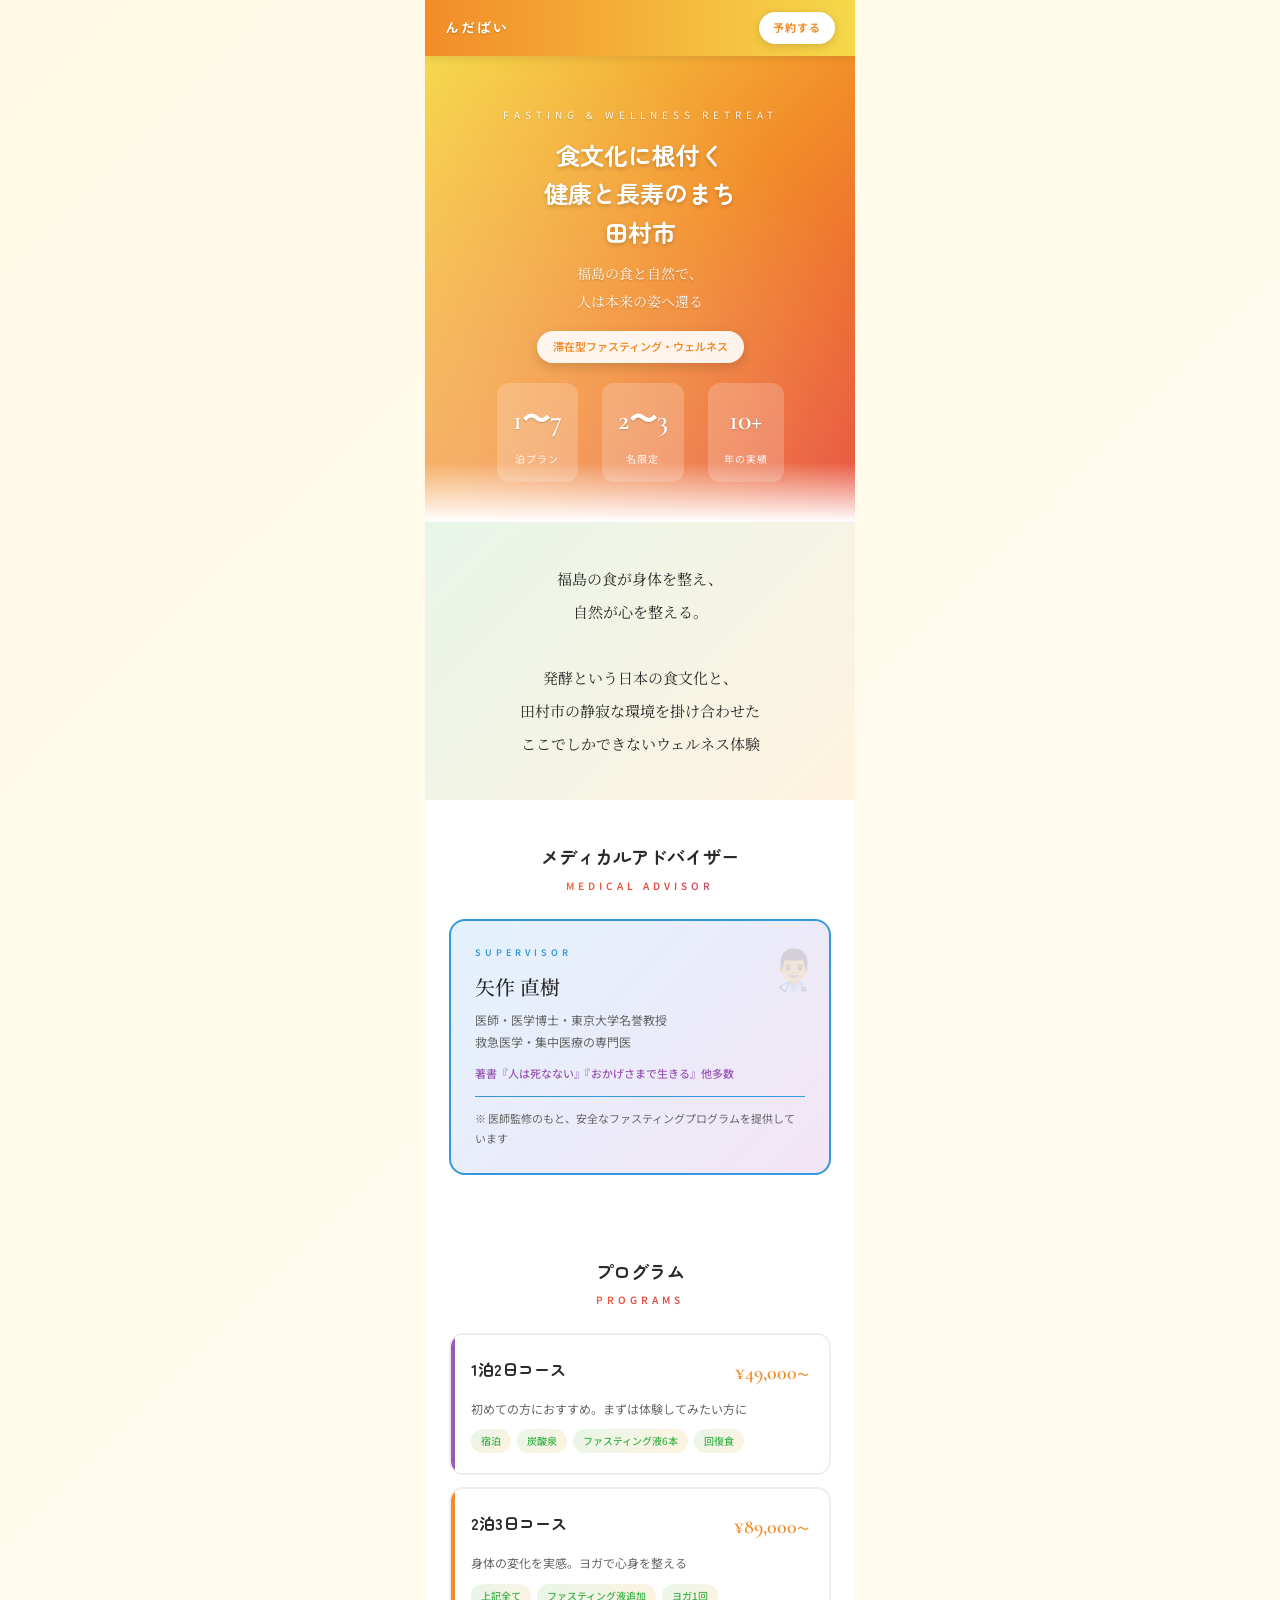
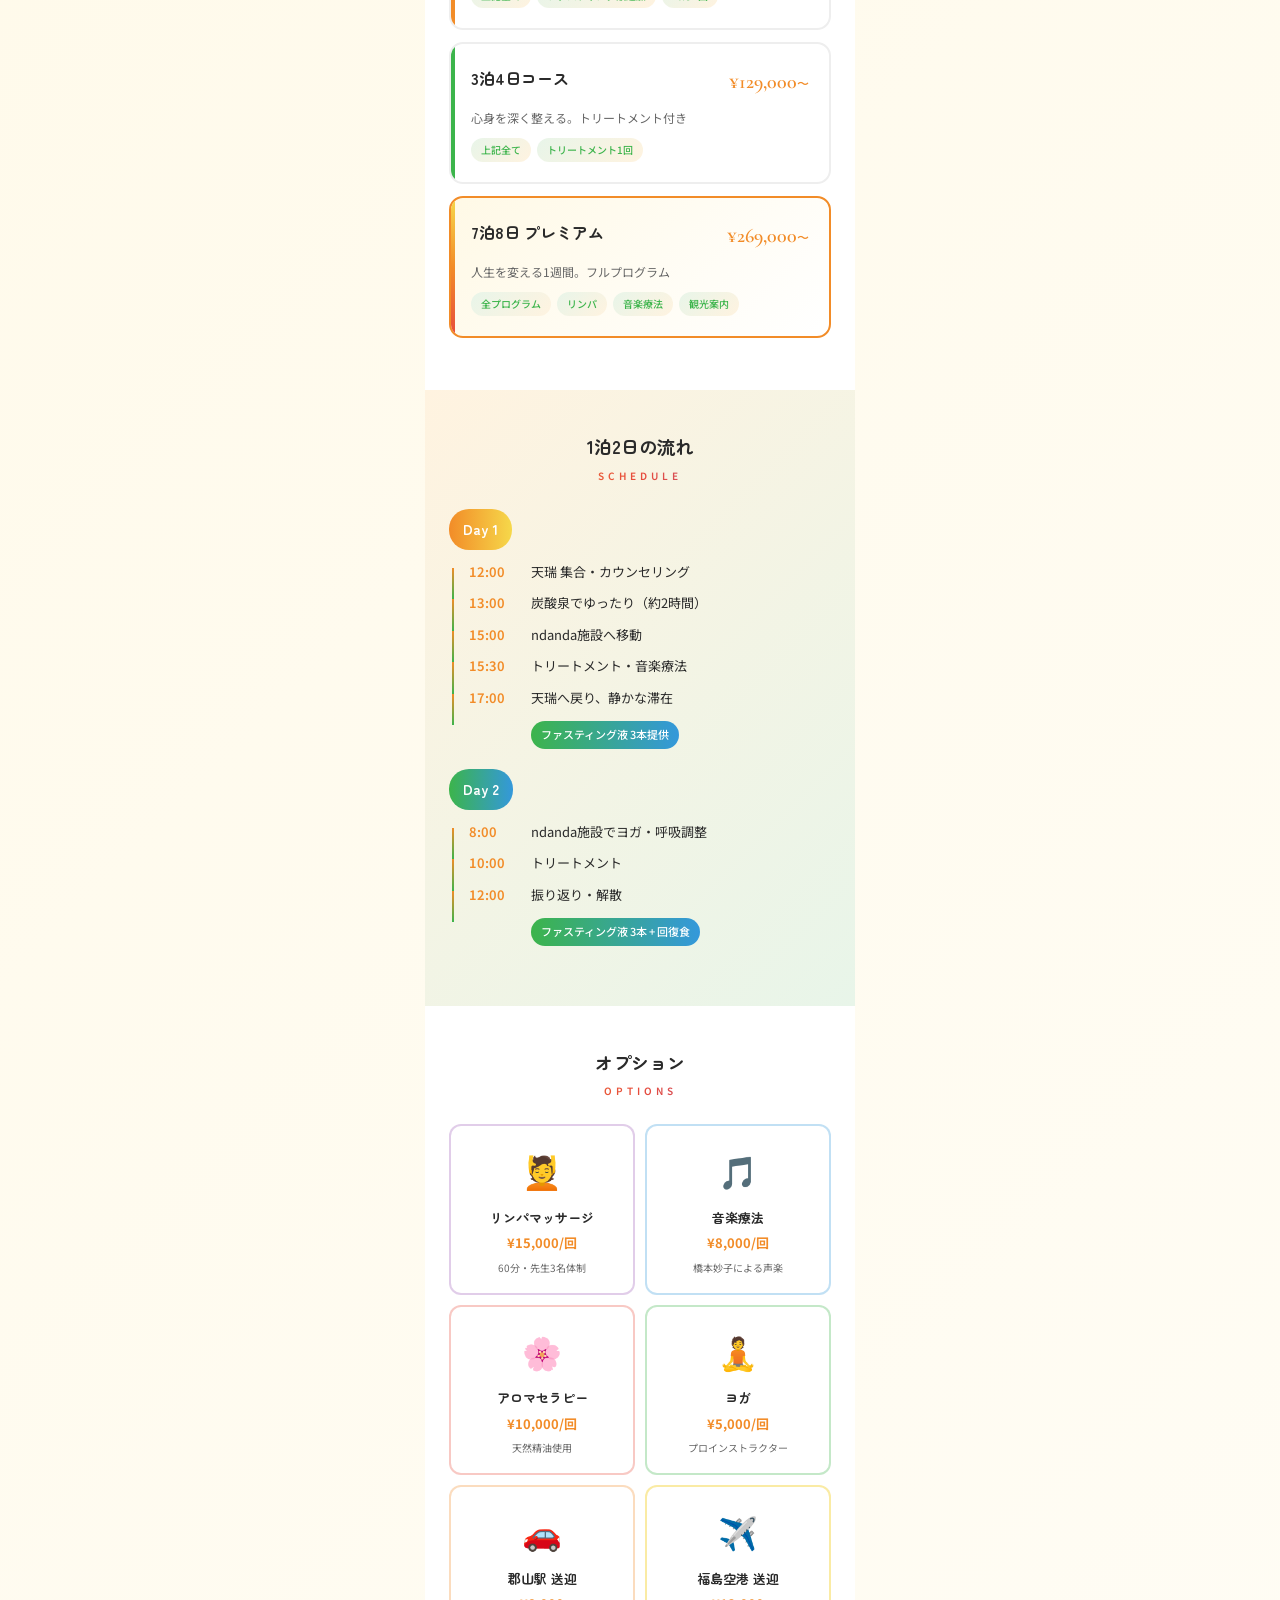
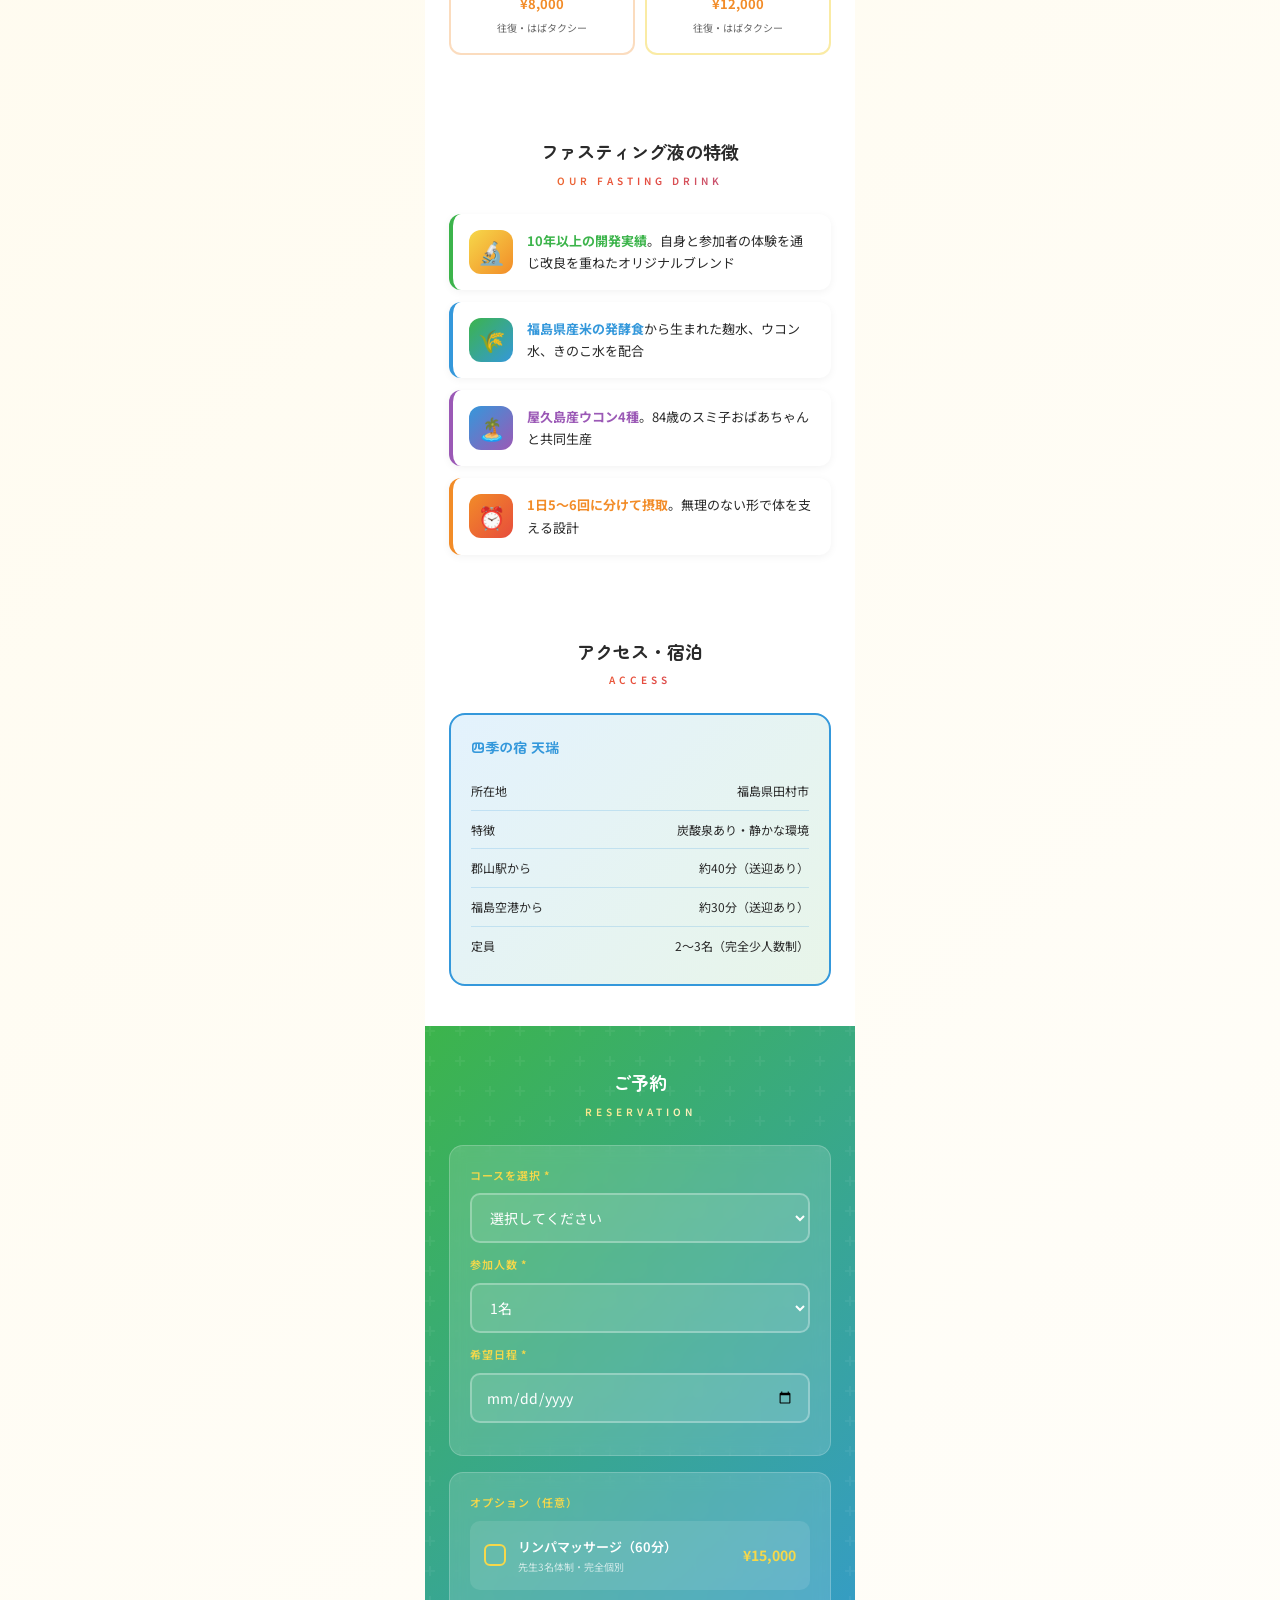
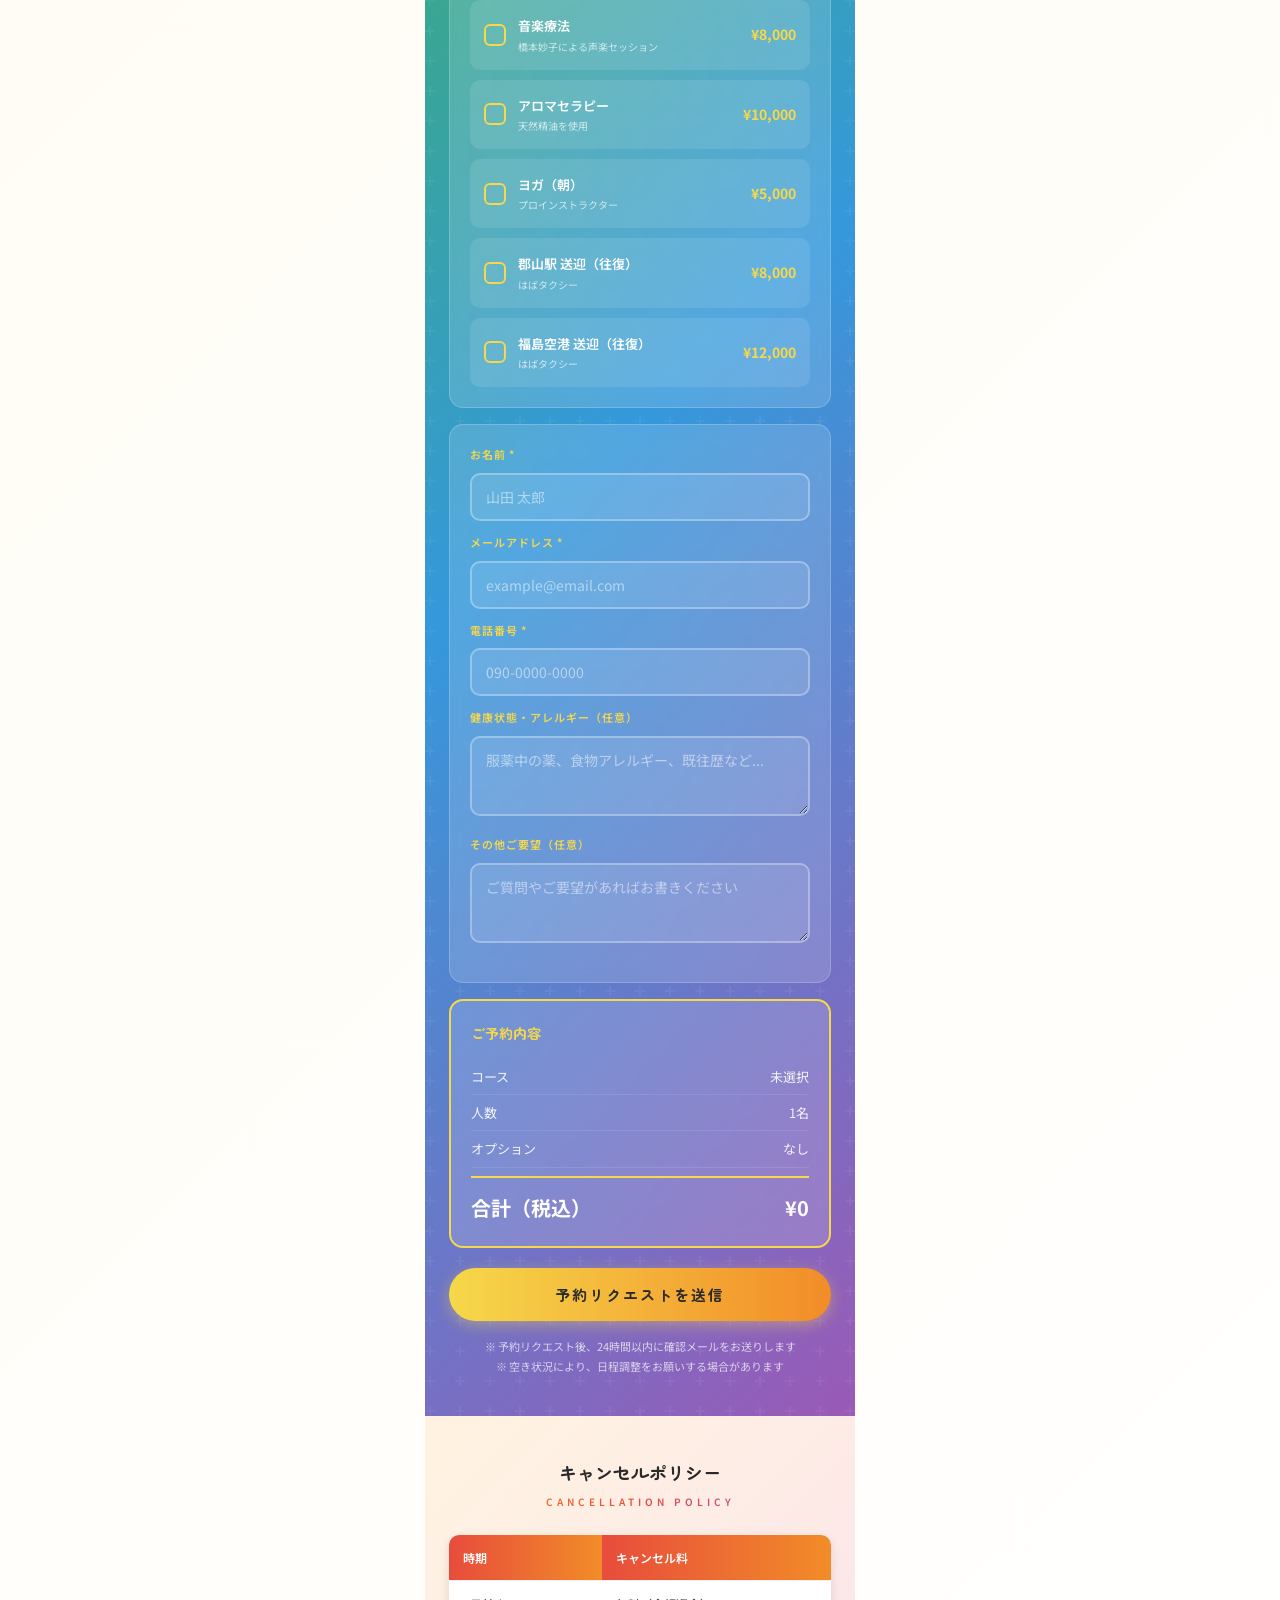
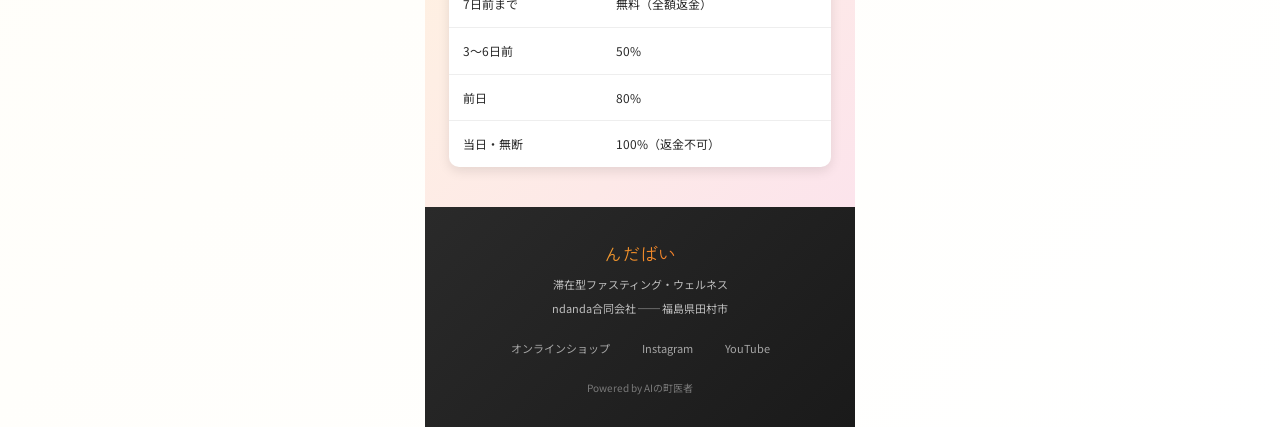
==== index.html @ 3a364d4e "Colorful redesign: Yellow, Orange, Red, Green, Blue, Purple theme" ====
<!DOCTYPE html>
<html lang="ja">
<head>
<meta charset="UTF-8">
<meta name="viewport" content="width=device-width, initial-scale=1.0">
<title>滞在型ファスティング・ウェルネス | んだばい × 四季の宿 天瑞</title>
<meta name="description" content="福島県田村市で体験する滞在型ファスティング。炭酸泉、発酵食、音楽療法で心身を整える1泊2日〜7泊8日のウェルネスリトリート。">
<link href="https://fonts.googleapis.com/css2?family=Noto+Sans+JP:wght@300;400;500;700&family=Noto+Serif+JP:wght@300;400;500&family=Zen+Maru+Gothic:wght@400;500;700&family=Cormorant+Garamond:wght@300;400;500&display=swap" rel="stylesheet">
<style>
*{box-sizing:border-box;margin:0;padding:0}
:root{
  --yellow:#F6D84A;
  --orange:#F28C28;
  --red:#E74C3C;
  --green:#3CB44B;
  --blue:#3498DB;
  --purple:#9B59B6;
  --text:#2a2a2a;
  --muted:#666;
  --light:#f8f9fa;
}
body{font-family:'Noto Sans JP',sans-serif;background:linear-gradient(135deg,#fff9e6,#fff);color:var(--text);line-height:1.8;font-size:14px}
.wrap{max-width:430px;margin:0 auto;background:#fff;min-height:100vh;overflow:hidden}

/* Header */
.header{position:sticky;top:0;z-index:100;background:linear-gradient(90deg,var(--orange),var(--yellow));backdrop-filter:blur(8px);padding:12px 20px;display:flex;justify-content:space-between;align-items:center;box-shadow:0 2px 10px rgba(0,0,0,0.1)}
.header-logo{font-family:'Zen Maru Gothic',sans-serif;font-size:14px;color:#fff;font-weight:700;letter-spacing:2px;text-shadow:0 1px 2px rgba(0,0,0,0.2)}
.header-cta{background:#fff;color:var(--orange);font-size:11px;font-weight:700;padding:6px 14px;border-radius:20px;text-decoration:none;letter-spacing:1px;box-shadow:0 2px 8px rgba(0,0,0,0.15)}

/* Hero */
.hero{position:relative;background:linear-gradient(135deg,var(--yellow) 0%,var(--orange) 50%,var(--red) 100%);padding:50px 24px 40px;text-align:center;overflow:hidden}
.hero::before{content:'';position:absolute;top:-50%;left:-50%;width:200%;height:200%;background:radial-gradient(circle at 30% 70%,rgba(255,255,255,0.3) 0%,transparent 50%)}
.hero::after{content:'';position:absolute;bottom:0;left:0;right:0;height:60px;background:linear-gradient(to top,#fff,transparent)}
.hero-tag{font-size:10px;letter-spacing:5px;color:rgba(255,255,255,0.9);position:relative;margin-bottom:12px;text-shadow:0 1px 2px rgba(0,0,0,0.2)}
.hero-title{font-family:'Zen Maru Gothic',sans-serif;font-size:24px;font-weight:700;color:#fff;line-height:1.6;position:relative;margin-bottom:8px;text-shadow:0 2px 4px rgba(0,0,0,0.2)}
.hero-sub{font-family:'Noto Serif JP',serif;font-size:14px;color:rgba(255,255,255,0.95);line-height:2;position:relative;text-shadow:0 1px 2px rgba(0,0,0,0.2)}
.hero-badge{display:inline-flex;align-items:center;gap:6px;margin-top:16px;font-size:11px;padding:6px 16px;border-radius:20px;background:rgba(255,255,255,0.9);border:none;color:var(--orange);position:relative;font-weight:600;box-shadow:0 4px 12px rgba(0,0,0,0.15)}
.hero-stats{display:flex;justify-content:center;gap:24px;margin-top:20px;position:relative}
.hero-stat{text-align:center;background:rgba(255,255,255,0.2);padding:12px 16px;border-radius:12px;backdrop-filter:blur(4px)}
.hero-stat-num{font-family:'Cormorant Garamond',serif;font-size:28px;font-weight:600;color:#fff;display:block;text-shadow:0 1px 2px rgba(0,0,0,0.2)}
.hero-stat-label{font-size:10px;color:rgba(255,255,255,0.9);letter-spacing:1px}

/* Section */
.section{padding:40px 24px}
.section-title{font-family:'Zen Maru Gothic',sans-serif;font-size:18px;font-weight:700;color:var(--text);text-align:center;margin-bottom:4px}
.section-sub{font-size:10px;background:linear-gradient(90deg,var(--orange),var(--red),var(--purple));-webkit-background-clip:text;-webkit-text-fill-color:transparent;background-clip:text;text-align:center;letter-spacing:4px;margin-bottom:24px;font-weight:600}

/* Concept */
.concept{background:linear-gradient(135deg,#e8f5e9,#fff3e0);text-align:center}
.concept-text{font-family:'Noto Serif JP',serif;font-size:15px;color:var(--text);line-height:2.2}

/* Doctor */
.doctor-card{background:linear-gradient(135deg,#e3f2fd,#f3e5f5);border-radius:16px;padding:24px;border:2px solid var(--blue);position:relative;overflow:hidden}
.doctor-card::before{content:'👨‍⚕️';position:absolute;top:10px;right:10px;font-size:40px;opacity:0.15}
.doctor-label{font-size:9px;letter-spacing:4px;color:var(--blue);margin-bottom:8px;font-weight:600}
.doctor-name{font-family:'Noto Serif JP',serif;font-size:20px;font-weight:500;color:var(--text);margin-bottom:4px}
.doctor-title{font-size:12px;color:var(--muted);line-height:1.8;margin-bottom:12px}
.doctor-books{font-size:11px;color:var(--purple);font-weight:500}
.doctor-note{font-size:11px;color:var(--muted);margin-top:12px;padding-top:12px;border-top:1px solid var(--blue)}

/* Courses */
.course-card{background:#fff;border-radius:14px;padding:20px;margin-bottom:12px;border:2px solid #eee;transition:all 0.3s;cursor:pointer;position:relative;overflow:hidden}
.course-card::before{content:'';position:absolute;top:0;left:0;width:4px;height:100%;background:var(--green)}
.course-card:nth-child(2)::before{background:var(--blue)}
.course-card:nth-child(3)::before{background:var(--purple)}
.course-card:nth-child(4)::before{background:var(--orange)}
.course-card:hover{border-color:var(--green);box-shadow:0 8px 24px rgba(60,180,75,0.2);transform:translateY(-2px)}
.course-card.featured{border-color:var(--orange);background:linear-gradient(135deg,#fff9e6,#fff)}
.course-card.featured::before{background:linear-gradient(180deg,var(--yellow),var(--orange),var(--red))}
.course-header{display:flex;justify-content:space-between;align-items:flex-start;margin-bottom:8px}
.course-name{font-family:'Zen Maru Gothic',sans-serif;font-size:16px;font-weight:700;color:var(--text)}
.course-price{font-family:'Cormorant Garamond',serif;font-size:20px;font-weight:600;color:var(--orange)}
.course-price small{font-size:12px;font-weight:400}
.course-detail{font-size:12px;color:var(--muted);line-height:1.7}
.course-includes{display:flex;flex-wrap:wrap;gap:6px;margin-top:10px}
.course-include{font-size:10px;padding:3px 10px;border-radius:12px;background:linear-gradient(135deg,#e8f5e9,#fff3e0);color:var(--green);font-weight:500}

/* Timeline */
.timeline{background:linear-gradient(135deg,#fff3e0,#e8f5e9)}
.tl-day{margin-bottom:20px}
.tl-day-label{font-family:'Zen Maru Gothic',sans-serif;font-size:14px;font-weight:700;color:#fff;margin-bottom:10px;padding:8px 14px;border-radius:20px;display:inline-flex;align-items:center;gap:8px;background:linear-gradient(90deg,var(--orange),var(--yellow))}
.tl-day:last-child .tl-day-label{background:linear-gradient(90deg,var(--green),var(--blue))}
.tl-item{display:flex;gap:12px;margin-bottom:8px;padding-left:20px;position:relative}
.tl-item::before{content:'';position:absolute;left:3px;top:8px;width:2px;height:calc(100% + 8px);background:linear-gradient(180deg,var(--orange),var(--green))}
.tl-item:last-child::before{display:none}
.tl-time{font-weight:600;color:var(--orange);min-width:50px;font-size:13px}
.tl-content{color:var(--text);font-size:13px}
.tl-highlight{display:inline-block;background:linear-gradient(90deg,var(--green),var(--blue));padding:4px 10px;border-radius:20px;font-size:11px;color:#fff;font-weight:500;margin-top:4px}

/* Options */
.option-grid{display:grid;grid-template-columns:1fr 1fr;gap:10px}
.option-card{background:#fff;border-radius:12px;padding:16px;text-align:center;border:2px solid #eee;transition:all 0.3s}
.option-card:nth-child(1){border-color:rgba(155,89,182,0.3)}
.option-card:nth-child(2){border-color:rgba(52,152,219,0.3)}
.option-card:nth-child(3){border-color:rgba(231,76,60,0.3)}
.option-card:nth-child(4){border-color:rgba(60,180,75,0.3)}
.option-card:nth-child(5){border-color:rgba(242,140,40,0.3)}
.option-card:nth-child(6){border-color:rgba(246,216,74,0.5)}
.option-card:hover{transform:translateY(-4px);box-shadow:0 8px 20px rgba(0,0,0,0.1)}
.option-icon{font-size:32px;margin-bottom:6px}
.option-name{font-family:'Zen Maru Gothic',sans-serif;font-size:13px;font-weight:600;color:var(--text);margin-bottom:2px}
.option-price{font-size:13px;color:var(--orange);font-weight:700}
.option-desc{font-size:10px;color:var(--muted);margin-top:4px}

/* Features */
.feature-list{display:flex;flex-direction:column;gap:12px}
.feature-item{display:flex;gap:14px;align-items:flex-start;background:#fff;border-radius:12px;padding:16px;border-left:4px solid var(--green);box-shadow:0 2px 8px rgba(0,0,0,0.05)}
.feature-item:nth-child(2){border-left-color:var(--blue)}
.feature-item:nth-child(3){border-left-color:var(--purple)}
.feature-item:nth-child(4){border-left-color:var(--orange)}
.feature-icon{width:44px;height:44px;background:linear-gradient(135deg,var(--yellow),var(--orange));border-radius:12px;display:flex;align-items:center;justify-content:center;font-size:22px;flex-shrink:0}
.feature-item:nth-child(2) .feature-icon{background:linear-gradient(135deg,var(--green),var(--blue))}
.feature-item:nth-child(3) .feature-icon{background:linear-gradient(135deg,var(--blue),var(--purple))}
.feature-item:nth-child(4) .feature-icon{background:linear-gradient(135deg,var(--orange),var(--red))}
.feature-text{font-size:13px;color:var(--text);line-height:1.7}
.feature-text strong{color:var(--green)}
.feature-item:nth-child(2) .feature-text strong{color:var(--blue)}
.feature-item:nth-child(3) .feature-text strong{color:var(--purple)}
.feature-item:nth-child(4) .feature-text strong{color:var(--orange)}

/* Access */
.access-card{background:linear-gradient(135deg,#e3f2fd,#e8f5e9);border-radius:16px;padding:20px;border:2px solid var(--blue)}
.access-title{font-family:'Zen Maru Gothic',sans-serif;font-size:14px;font-weight:700;color:var(--blue);margin-bottom:12px}
.access-row{display:flex;justify-content:space-between;font-size:12px;color:var(--text);padding:8px 0;border-bottom:1px solid rgba(52,152,219,0.2)}
.access-row:last-child{border-bottom:none}

/* Booking Form */
.booking{background:linear-gradient(135deg,var(--green) 0%,var(--blue) 50%,var(--purple) 100%);color:#fff;padding:40px 24px;position:relative}
.booking::before{content:'';position:absolute;top:0;left:0;right:0;bottom:0;background:url("data:image/svg+xml,%3Csvg width='60' height='60' viewBox='0 0 60 60' xmlns='http://www.w3.org/2000/svg'%3E%3Cg fill='none' fill-rule='evenodd'%3E%3Cg fill='%23ffffff' fill-opacity='0.05'%3E%3Cpath d='M36 34v-4h-2v4h-4v2h4v4h2v-4h4v-2h-4zm0-30V0h-2v4h-4v2h4v4h2V6h4V4h-4zM6 34v-4H4v4H0v2h4v4h2v-4h4v-2H6zM6 4V0H4v4H0v2h4v4h2V6h4V4H6z'/%3E%3C/g%3E%3C/g%3E%3C/svg%3E")}
.booking .section-title{color:#fff;position:relative}
.booking .section-sub{background:linear-gradient(90deg,var(--yellow),#fff);-webkit-background-clip:text;-webkit-text-fill-color:transparent;position:relative}
.booking-card{background:rgba(255,255,255,0.15);border-radius:14px;padding:20px;margin-bottom:16px;border:1px solid rgba(255,255,255,0.2);backdrop-filter:blur(8px);position:relative}
.booking-label{font-size:11px;font-weight:600;color:var(--yellow);letter-spacing:1px;margin-bottom:8px;display:block}
.booking-select,.booking-input{width:100%;padding:12px 14px;border:2px solid rgba(255,255,255,0.3);border-radius:10px;font-size:14px;font-family:'Noto Sans JP',sans-serif;background:rgba(255,255,255,0.1);color:#fff;margin-bottom:12px;outline:none}
.booking-select{appearance:auto}
.booking-select option{background:var(--purple);color:#fff}
.booking-input::placeholder{color:rgba(255,255,255,0.5)}
.booking-select:focus,.booking-input:focus{border-color:var(--yellow);background:rgba(255,255,255,0.15)}
textarea.booking-input{resize:vertical;min-height:80px}

/* Options in booking */
.booking-options{display:flex;flex-direction:column;gap:10px;position:relative}
.booking-opt{display:flex;align-items:center;gap:12px;padding:12px;background:rgba(255,255,255,0.1);border-radius:10px;cursor:pointer;transition:all 0.2s;border:2px solid transparent}
.booking-opt:hover{background:rgba(255,255,255,0.15);transform:translateX(4px)}
.booking-opt.selected{border-color:var(--yellow);background:rgba(246,216,74,0.2)}
.booking-opt input{display:none}
.booking-check{width:22px;height:22px;border:2px solid var(--yellow);border-radius:6px;display:flex;align-items:center;justify-content:center;flex-shrink:0;transition:all 0.2s}
.booking-opt.selected .booking-check{background:var(--yellow)}
.booking-opt.selected .booking-check::after{content:'✓';color:var(--green);font-size:14px;font-weight:700}
.booking-opt-info{flex:1}
.booking-opt-name{font-size:13px;font-weight:600;color:#fff}
.booking-opt-desc{font-size:10px;color:rgba(255,255,255,0.7)}
.booking-opt-price{font-size:14px;font-weight:700;color:var(--yellow)}

/* Summary */
.booking-summary{background:rgba(255,255,255,0.15);border-radius:14px;padding:20px;margin-bottom:20px;border:2px solid var(--yellow);backdrop-filter:blur(8px);position:relative}
.summary-title{font-family:'Zen Maru Gothic',sans-serif;font-size:14px;font-weight:700;color:var(--yellow);margin-bottom:12px}
.summary-row{display:flex;justify-content:space-between;font-size:13px;padding:6px 0;border-bottom:1px solid rgba(255,255,255,0.1);color:rgba(255,255,255,0.9)}
.summary-row:last-child{border-bottom:none}
.summary-total{display:flex;justify-content:space-between;font-size:20px;font-weight:700;color:#fff;padding:12px 0 0;border-top:2px solid var(--yellow);margin-top:8px}

.booking-cta{display:block;width:100%;background:linear-gradient(90deg,var(--yellow),var(--orange));color:var(--text);border:none;padding:16px;border-radius:30px;font-size:15px;font-weight:700;font-family:'Zen Maru Gothic',sans-serif;letter-spacing:2px;cursor:pointer;transition:all 0.3s;text-align:center;position:relative;box-shadow:0 4px 15px rgba(246,216,74,0.4)}
.booking-cta:hover{transform:translateY(-3px);box-shadow:0 8px 25px rgba(246,216,74,0.5)}
.booking-cta:disabled{opacity:0.5;cursor:not-allowed;transform:none}

.booking-note{text-align:center;font-size:11px;color:rgba(255,255,255,0.7);margin-top:16px;line-height:1.8;position:relative}

/* Policy */
.policy{background:linear-gradient(135deg,#fff3e0,#fce4ec)}
.policy-table{width:100%;border-collapse:collapse;font-size:12px;background:#fff;border-radius:10px;overflow:hidden;box-shadow:0 4px 12px rgba(0,0,0,0.1)}
.policy-table th,.policy-table td{padding:12px 14px;text-align:left;border-bottom:1px solid #eee}
.policy-table th{background:linear-gradient(90deg,var(--red),var(--orange));color:#fff;font-weight:600}
.policy-table tr:last-child td{border-bottom:none}
.policy-table tr:hover td{background:#fef9e7}

/* Footer */
.footer{background:linear-gradient(135deg,#2a2a2a,#1a1a1a);color:rgba(255,255,255,0.7);padding:30px 24px;text-align:center}
.footer-brand{font-family:'Zen Maru Gothic',sans-serif;font-size:18px;background:linear-gradient(90deg,var(--yellow),var(--orange),var(--red));-webkit-background-clip:text;-webkit-text-fill-color:transparent;margin-bottom:6px}
.footer-info{font-size:11px;margin-bottom:4px}
.footer-links{display:flex;justify-content:center;gap:16px;margin:16px 0}
.footer-links a{font-size:11px;color:rgba(255,255,255,0.6);text-decoration:none;transition:color 0.3s;padding:4px 8px;border-radius:4px}
.footer-links a:hover{color:var(--yellow);background:rgba(255,255,255,0.1)}
.footer-powered{font-size:10px;margin-top:16px;color:rgba(255,255,255,0.4)}

/* Form Messages */
.form-message{padding:12px 16px;border-radius:10px;font-size:13px;margin-bottom:16px;display:none}
.form-message.success{display:block;background:rgba(74,154,106,0.15);color:#4a9a6a;border:1px solid rgba(74,154,106,0.3)}
.form-message.error{display:block;background:rgba(220,53,69,0.15);color:#dc3545;border:1px solid rgba(220,53,69,0.3)}

/* Print */
@media print{
  .header,.booking-cta{display:none}
  .wrap{max-width:100%}
  .booking{background:#f5f5f5;color:#333}
  .booking .section-title,.booking-label,.summary-title{color:#333}
  .booking-card{background:#fff;border-color:#ddd}
  .booking-summary{background:#f0f0f0}
}
</style>
</head>
<body>

<div class="wrap">

<!-- Header -->
<header class="header">
  <div class="header-logo">んだばい</div>
  <a href="#booking" class="header-cta">予約する</a>
</header>

<!-- Hero -->
<section class="hero">
  <div class="hero-tag">FASTING & WELLNESS RETREAT</div>
  <h1 class="hero-title">食文化に根付く<br>健康と長寿のまち<br>田村市</h1>
  <p class="hero-sub">福島の食と自然で、<br>人は本来の姿へ還る</p>
  <div class="hero-badge">滞在型ファスティング・ウェルネス</div>
  <div class="hero-stats">
    <div class="hero-stat">
      <span class="hero-stat-num">1〜7</span>
      <span class="hero-stat-label">泊プラン</span>
    </div>
    <div class="hero-stat">
      <span class="hero-stat-num">2〜3</span>
      <span class="hero-stat-label">名限定</span>
    </div>
    <div class="hero-stat">
      <span class="hero-stat-num">10+</span>
      <span class="hero-stat-label">年の実績</span>
    </div>
  </div>
</section>

<!-- Concept -->
<section class="section concept">
  <p class="concept-text">
    福島の食が身体を整え、<br>
    自然が心を整える。<br><br>
    発酵という日本の食文化と、<br>
    田村市の静寂な環境を掛け合わせた<br>
    ここでしかできないウェルネス体験
  </p>
</section>

<!-- Medical Advisor -->
<section class="section">
  <h2 class="section-title">メディカルアドバイザー</h2>
  <div class="section-sub">MEDICAL ADVISOR</div>
  <div class="doctor-card">
    <div class="doctor-label">SUPERVISOR</div>
    <div class="doctor-name">矢作 直樹</div>
    <div class="doctor-title">
      医師・医学博士・東京大学名誉教授<br>
      救急医学・集中医療の専門医
    </div>
    <div class="doctor-books">著書『人は死なない』『おかげさまで生きる』他多数</div>
    <div class="doctor-note">※ 医師監修のもと、安全なファスティングプログラムを提供しています</div>
  </div>
</section>

<!-- Programs -->
<section class="section" id="programs">
  <h2 class="section-title">プログラム</h2>
  <div class="section-sub">PROGRAMS</div>

  <div class="course-card">
    <div class="course-header">
      <div class="course-name">1泊2日コース</div>
      <div class="course-price">¥49,000<small>〜</small></div>
    </div>
    <div class="course-detail">初めての方におすすめ。まずは体験してみたい方に</div>
    <div class="course-includes">
      <span class="course-include">宿泊</span>
      <span class="course-include">炭酸泉</span>
      <span class="course-include">ファスティング液6本</span>
      <span class="course-include">回復食</span>
    </div>
  </div>

  <div class="course-card">
    <div class="course-header">
      <div class="course-name">2泊3日コース</div>
      <div class="course-price">¥89,000<small>〜</small></div>
    </div>
    <div class="course-detail">身体の変化を実感。ヨガで心身を整える</div>
    <div class="course-includes">
      <span class="course-include">上記全て</span>
      <span class="course-include">ファスティング液追加</span>
      <span class="course-include">ヨガ1回</span>
    </div>
  </div>

  <div class="course-card">
    <div class="course-header">
      <div class="course-name">3泊4日コース</div>
      <div class="course-price">¥129,000<small>〜</small></div>
    </div>
    <div class="course-detail">心身を深く整える。トリートメント付き</div>
    <div class="course-includes">
      <span class="course-include">上記全て</span>
      <span class="course-include">トリートメント1回</span>
    </div>
  </div>

  <div class="course-card featured">
    <div class="course-header">
      <div class="course-name">7泊8日 プレミアム</div>
      <div class="course-price">¥269,000<small>〜</small></div>
    </div>
    <div class="course-detail">人生を変える1週間。フルプログラム</div>
    <div class="course-includes">
      <span class="course-include">全プログラム</span>
      <span class="course-include">リンパ</span>
      <span class="course-include">音楽療法</span>
      <span class="course-include">観光案内</span>
    </div>
  </div>
</section>

<!-- Timeline -->
<section class="section timeline">
  <h2 class="section-title">1泊2日の流れ</h2>
  <div class="section-sub">SCHEDULE</div>

  <div class="tl-day">
    <div class="tl-day-label">Day 1</div>
    <div class="tl-item"><div class="tl-time">12:00</div><div class="tl-content">天瑞 集合・カウンセリング</div></div>
    <div class="tl-item"><div class="tl-time">13:00</div><div class="tl-content">炭酸泉でゆったり（約2時間）</div></div>
    <div class="tl-item"><div class="tl-time">15:00</div><div class="tl-content">ndanda施設へ移動</div></div>
    <div class="tl-item"><div class="tl-time">15:30</div><div class="tl-content">トリートメント・音楽療法</div></div>
    <div class="tl-item"><div class="tl-time">17:00</div><div class="tl-content">天瑞へ戻り、静かな滞在</div></div>
    <div class="tl-item"><div class="tl-time"></div><div class="tl-content"><span class="tl-highlight">ファスティング液 3本提供</span></div></div>
  </div>

  <div class="tl-day">
    <div class="tl-day-label">Day 2</div>
    <div class="tl-item"><div class="tl-time">8:00</div><div class="tl-content">ndanda施設でヨガ・呼吸調整</div></div>
    <div class="tl-item"><div class="tl-time">10:00</div><div class="tl-content">トリートメント</div></div>
    <div class="tl-item"><div class="tl-time">12:00</div><div class="tl-content">振り返り・解散</div></div>
    <div class="tl-item"><div class="tl-time"></div><div class="tl-content"><span class="tl-highlight">ファスティング液 3本 + 回復食</span></div></div>
  </div>
</section>

<!-- Options -->
<section class="section">
  <h2 class="section-title">オプション</h2>
  <div class="section-sub">OPTIONS</div>

  <div class="option-grid">
    <div class="option-card">
      <div class="option-icon">💆</div>
      <div class="option-name">リンパマッサージ</div>
      <div class="option-price">¥15,000/回</div>
      <div class="option-desc">60分・先生3名体制</div>
    </div>
    <div class="option-card">
      <div class="option-icon">🎵</div>
      <div class="option-name">音楽療法</div>
      <div class="option-price">¥8,000/回</div>
      <div class="option-desc">橋本妙子による声楽</div>
    </div>
    <div class="option-card">
      <div class="option-icon">🌸</div>
      <div class="option-name">アロマセラピー</div>
      <div class="option-price">¥10,000/回</div>
      <div class="option-desc">天然精油使用</div>
    </div>
    <div class="option-card">
      <div class="option-icon">🧘</div>
      <div class="option-name">ヨガ</div>
      <div class="option-price">¥5,000/回</div>
      <div class="option-desc">プロインストラクター</div>
    </div>
    <div class="option-card">
      <div class="option-icon">🚗</div>
      <div class="option-name">郡山駅 送迎</div>
      <div class="option-price">¥8,000</div>
      <div class="option-desc">往復・はばタクシー</div>
    </div>
    <div class="option-card">
      <div class="option-icon">✈️</div>
      <div class="option-name">福島空港 送迎</div>
      <div class="option-price">¥12,000</div>
      <div class="option-desc">往復・はばタクシー</div>
    </div>
  </div>
</section>

<!-- Features -->
<section class="section" style="background:var(--cream)">
  <h2 class="section-title">ファスティング液の特徴</h2>
  <div class="section-sub">OUR FASTING DRINK</div>

  <div class="feature-list">
    <div class="feature-item">
      <div class="feature-icon">🔬</div>
      <div class="feature-text"><strong>10年以上の開発実績</strong>。自身と参加者の体験を通じ改良を重ねたオリジナルブレンド</div>
    </div>
    <div class="feature-item">
      <div class="feature-icon">🌾</div>
      <div class="feature-text"><strong>福島県産米の発酵食</strong>から生まれた麹水、ウコン水、きのこ水を配合</div>
    </div>
    <div class="feature-item">
      <div class="feature-icon">🏝️</div>
      <div class="feature-text"><strong>屋久島産ウコン4種</strong>。84歳のスミ子おばあちゃんと共同生産</div>
    </div>
    <div class="feature-item">
      <div class="feature-icon">⏰</div>
      <div class="feature-text"><strong>1日5〜6回に分けて摂取</strong>。無理のない形で体を支える設計</div>
    </div>
  </div>
</section>

<!-- Access -->
<section class="section">
  <h2 class="section-title">アクセス・宿泊</h2>
  <div class="section-sub">ACCESS</div>

  <div class="access-card">
    <div class="access-title">四季の宿 天瑞</div>
    <div class="access-row"><span>所在地</span><span>福島県田村市</span></div>
    <div class="access-row"><span>特徴</span><span>炭酸泉あり・静かな環境</span></div>
    <div class="access-row"><span>郡山駅から</span><span>約40分（送迎あり）</span></div>
    <div class="access-row"><span>福島空港から</span><span>約30分（送迎あり）</span></div>
    <div class="access-row"><span>定員</span><span>2〜3名（完全少人数制）</span></div>
  </div>
</section>

<!-- Booking Form -->
<section class="section booking" id="booking">
  <h2 class="section-title">ご予約</h2>
  <div class="section-sub">RESERVATION</div>

  <div id="formMessage" class="form-message"></div>

  <form id="bookingForm">
    <!-- Course Selection -->
    <div class="booking-card">
      <label class="booking-label">コースを選択 *</label>
      <select class="booking-select" id="course" required onchange="updateSummary()">
        <option value="">選択してください</option>
        <option value="1泊2日|49000">1泊2日コース ── ¥49,000</option>
        <option value="2泊3日|89000">2泊3日コース ── ¥89,000</option>
        <option value="3泊4日|129000">3泊4日コース ── ¥129,000</option>
        <option value="5泊6日|199000">5泊6日コース ── ¥199,000</option>
        <option value="7泊8日|269000">7泊8日プレミアム ── ¥269,000</option>
      </select>

      <label class="booking-label">参加人数 *</label>
      <select class="booking-select" id="guests" required onchange="updateSummary()">
        <option value="1">1名</option>
        <option value="2">2名</option>
        <option value="3">3名</option>
      </select>

      <label class="booking-label">希望日程 *</label>
      <input type="date" class="booking-input" id="date" required>
    </div>

    <!-- Options -->
    <div class="booking-card">
      <label class="booking-label">オプション（任意）</label>
      <div class="booking-options">
        <label class="booking-opt" onclick="toggleOption(this)">
          <input type="checkbox" name="options" value="リンパマッサージ|15000">
          <div class="booking-check"></div>
          <div class="booking-opt-info">
            <div class="booking-opt-name">リンパマッサージ（60分）</div>
            <div class="booking-opt-desc">先生3名体制・完全個別</div>
          </div>
          <div class="booking-opt-price">¥15,000</div>
        </label>
        <label class="booking-opt" onclick="toggleOption(this)">
          <input type="checkbox" name="options" value="音楽療法|8000">
          <div class="booking-check"></div>
          <div class="booking-opt-info">
            <div class="booking-opt-name">音楽療法</div>
            <div class="booking-opt-desc">橋本妙子による声楽セッション</div>
          </div>
          <div class="booking-opt-price">¥8,000</div>
        </label>
        <label class="booking-opt" onclick="toggleOption(this)">
          <input type="checkbox" name="options" value="アロマセラピー|10000">
          <div class="booking-check"></div>
          <div class="booking-opt-info">
            <div class="booking-opt-name">アロマセラピー</div>
            <div class="booking-opt-desc">天然精油を使用</div>
          </div>
          <div class="booking-opt-price">¥10,000</div>
        </label>
        <label class="booking-opt" onclick="toggleOption(this)">
          <input type="checkbox" name="options" value="ヨガ|5000">
          <div class="booking-check"></div>
          <div class="booking-opt-info">
            <div class="booking-opt-name">ヨガ（朝）</div>
            <div class="booking-opt-desc">プロインストラクター</div>
          </div>
          <div class="booking-opt-price">¥5,000</div>
        </label>
        <label class="booking-opt" onclick="toggleOption(this)">
          <input type="checkbox" name="options" value="郡山駅送迎|8000">
          <div class="booking-check"></div>
          <div class="booking-opt-info">
            <div class="booking-opt-name">郡山駅 送迎（往復）</div>
            <div class="booking-opt-desc">はばタクシー</div>
          </div>
          <div class="booking-opt-price">¥8,000</div>
        </label>
        <label class="booking-opt" onclick="toggleOption(this)">
          <input type="checkbox" name="options" value="福島空港送迎|12000">
          <div class="booking-check"></div>
          <div class="booking-opt-info">
            <div class="booking-opt-name">福島空港 送迎（往復）</div>
            <div class="booking-opt-desc">はばタクシー</div>
          </div>
          <div class="booking-opt-price">¥12,000</div>
        </label>
      </div>
    </div>

    <!-- Personal Info -->
    <div class="booking-card">
      <label class="booking-label">お名前 *</label>
      <input type="text" class="booking-input" id="name" placeholder="山田 太郎" required>

      <label class="booking-label">メールアドレス *</label>
      <input type="email" class="booking-input" id="email" placeholder="example@email.com" required>

      <label class="booking-label">電話番号 *</label>
      <input type="tel" class="booking-input" id="phone" placeholder="090-0000-0000" required>

      <label class="booking-label">健康状態・アレルギー（任意）</label>
      <textarea class="booking-input" id="health" placeholder="服薬中の薬、食物アレルギー、既往歴など..."></textarea>

      <label class="booking-label">その他ご要望（任意）</label>
      <textarea class="booking-input" id="message" placeholder="ご質問やご要望があればお書きください"></textarea>
    </div>

    <!-- Summary -->
    <div class="booking-summary">
      <div class="summary-title">ご予約内容</div>
      <div class="summary-row"><span>コース</span><span id="sumCourse">未選択</span></div>
      <div class="summary-row"><span>人数</span><span id="sumGuests">1名</span></div>
      <div class="summary-row"><span>オプション</span><span id="sumOptions">なし</span></div>
      <div class="summary-total"><span>合計（税込）</span><span id="sumTotal">¥0</span></div>
    </div>

    <button type="submit" class="booking-cta" id="submitBtn">予約リクエストを送信</button>

    <div class="booking-note">
      ※ 予約リクエスト後、24時間以内に確認メールをお送りします<br>
      ※ 空き状況により、日程調整をお願いする場合があります
    </div>
  </form>
</section>

<!-- Cancellation Policy -->
<section class="section policy">
  <h2 class="section-title">キャンセルポリシー</h2>
  <div class="section-sub">CANCELLATION POLICY</div>

  <table class="policy-table">
    <tr><th>時期</th><th>キャンセル料</th></tr>
    <tr><td>7日前まで</td><td>無料（全額返金）</td></tr>
    <tr><td>3〜6日前</td><td>50%</td></tr>
    <tr><td>前日</td><td>80%</td></tr>
    <tr><td>当日・無断</td><td>100%（返金不可）</td></tr>
  </table>
</section>

<!-- Footer -->
<footer class="footer">
  <div class="footer-brand">んだばい</div>
  <div class="footer-info">滞在型ファスティング・ウェルネス</div>
  <div class="footer-info">ndanda合同会社 ── 福島県田村市</div>
  <div class="footer-links">
    <a href="https://ndanda.base.shop/" target="_blank">オンラインショップ</a>
    <a href="https://www.instagram.com/taeko_hashimoto_japan/" target="_blank">Instagram</a>
    <a href="https://www.youtube.com/@ndanda369" target="_blank">YouTube</a>
  </div>
  <div class="footer-powered">Powered by AIの町医者</div>
</footer>

</div>

<script>
// Set minimum date to tomorrow
const tomorrow = new Date();
tomorrow.setDate(tomorrow.getDate() + 1);
document.getElementById('date').min = tomorrow.toISOString().split('T')[0];

// Toggle option selection
function toggleOption(el) {
  el.classList.toggle('selected');
  updateSummary();
}

// Update summary
function updateSummary() {
  const courseSelect = document.getElementById('course');
  const guestsSelect = document.getElementById('guests');
  const guests = parseInt(guestsSelect.value) || 1;

  let courseName = '未選択';
  let coursePrice = 0;

  if (courseSelect.value) {
    const parts = courseSelect.value.split('|');
    courseName = parts[0];
    coursePrice = parseInt(parts[1]) || 0;
  }

  // Calculate options
  let optTotal = 0;
  const optNames = [];
  document.querySelectorAll('.booking-opt.selected input').forEach(input => {
    const parts = input.value.split('|');
    optNames.push(parts[0]);
    optTotal += parseInt(parts[1]) || 0;
  });

  // Calculate total
  const total = (coursePrice * guests) + (optTotal * guests);

  // Update display
  document.getElementById('sumCourse').textContent = courseName;
  document.getElementById('sumGuests').textContent = guests + '名';
  document.getElementById('sumOptions').textContent = optNames.length > 0 ? optNames.join('、') : 'なし';
  document.getElementById('sumTotal').textContent = '¥' + total.toLocaleString();
}

// Form submission
document.getElementById('bookingForm').addEventListener('submit', async function(e) {
  e.preventDefault();

  const submitBtn = document.getElementById('submitBtn');
  const messageEl = document.getElementById('formMessage');

  // Disable button
  submitBtn.disabled = true;
  submitBtn.textContent = '送信中...';

  // Collect form data
  const courseSelect = document.getElementById('course');
  const courseParts = courseSelect.value ? courseSelect.value.split('|') : ['', '0'];

  const options = [];
  document.querySelectorAll('.booking-opt.selected input').forEach(input => {
    options.push(input.value.split('|')[0]);
  });

  const formData = {
    action: 'submitFastingBooking',
    course: courseParts[0],
    coursePrice: courseParts[1],
    guests: document.getElementById('guests').value,
    date: document.getElementById('date').value,
    options: options.join(', '),
    name: document.getElementById('name').value,
    email: document.getElementById('email').value,
    phone: document.getElementById('phone').value,
    health: document.getElementById('health').value,
    message: document.getElementById('message').value,
    total: document.getElementById('sumTotal').textContent
  };

  try {
    // Simulate API call (replace with actual GAS URL)
    await new Promise(resolve => setTimeout(resolve, 1500));

    // Show success message
    messageEl.className = 'form-message success';
    messageEl.innerHTML = '✅ 予約リクエストを受け付けました！<br>24時間以内に確認メールをお送りします。';
    messageEl.scrollIntoView({ behavior: 'smooth', block: 'center' });

    // Reset form
    this.reset();
    document.querySelectorAll('.booking-opt.selected').forEach(el => el.classList.remove('selected'));
    updateSummary();

  } catch (error) {
    messageEl.className = 'form-message error';
    messageEl.textContent = 'エラーが発生しました。お手数ですが、再度お試しください。';
  } finally {
    submitBtn.disabled = false;
    submitBtn.textContent = '予約リクエストを送信';
  }
});

// Initialize
updateSummary();
</script>

</body>
</html>
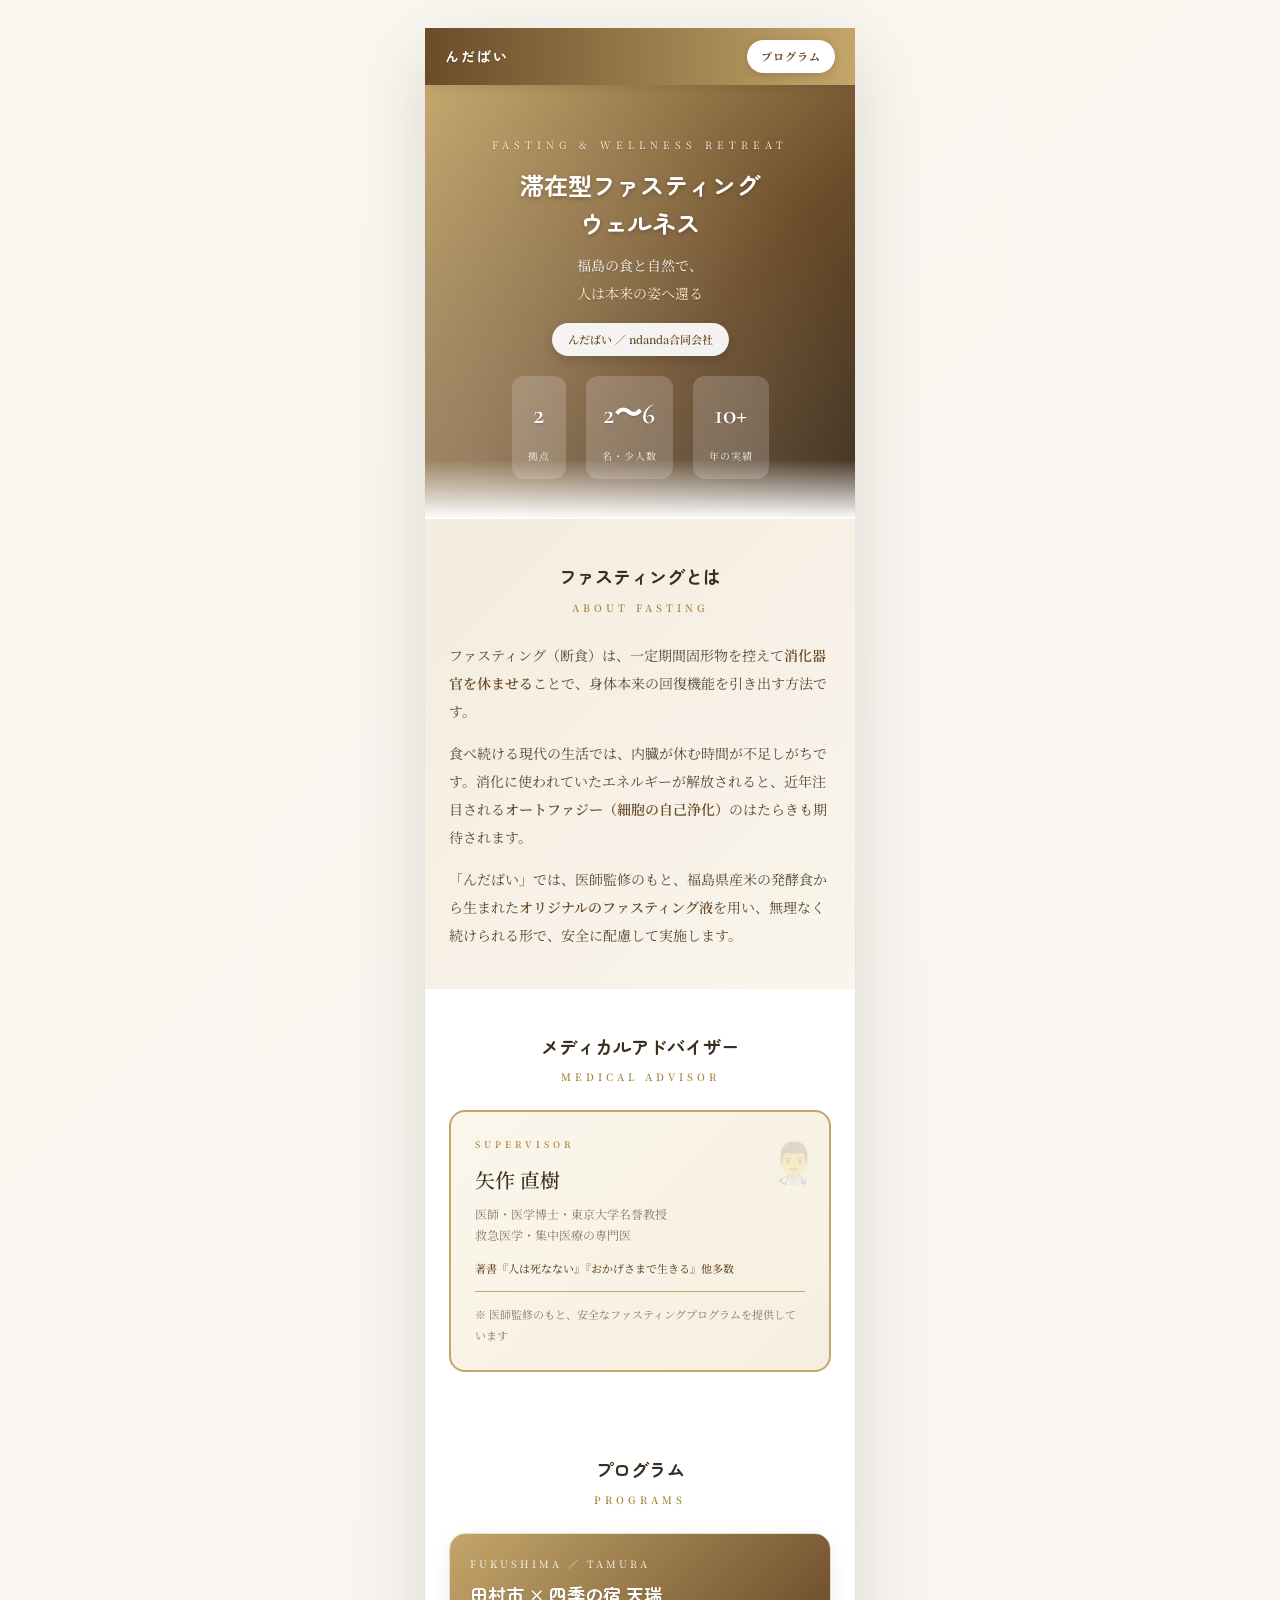
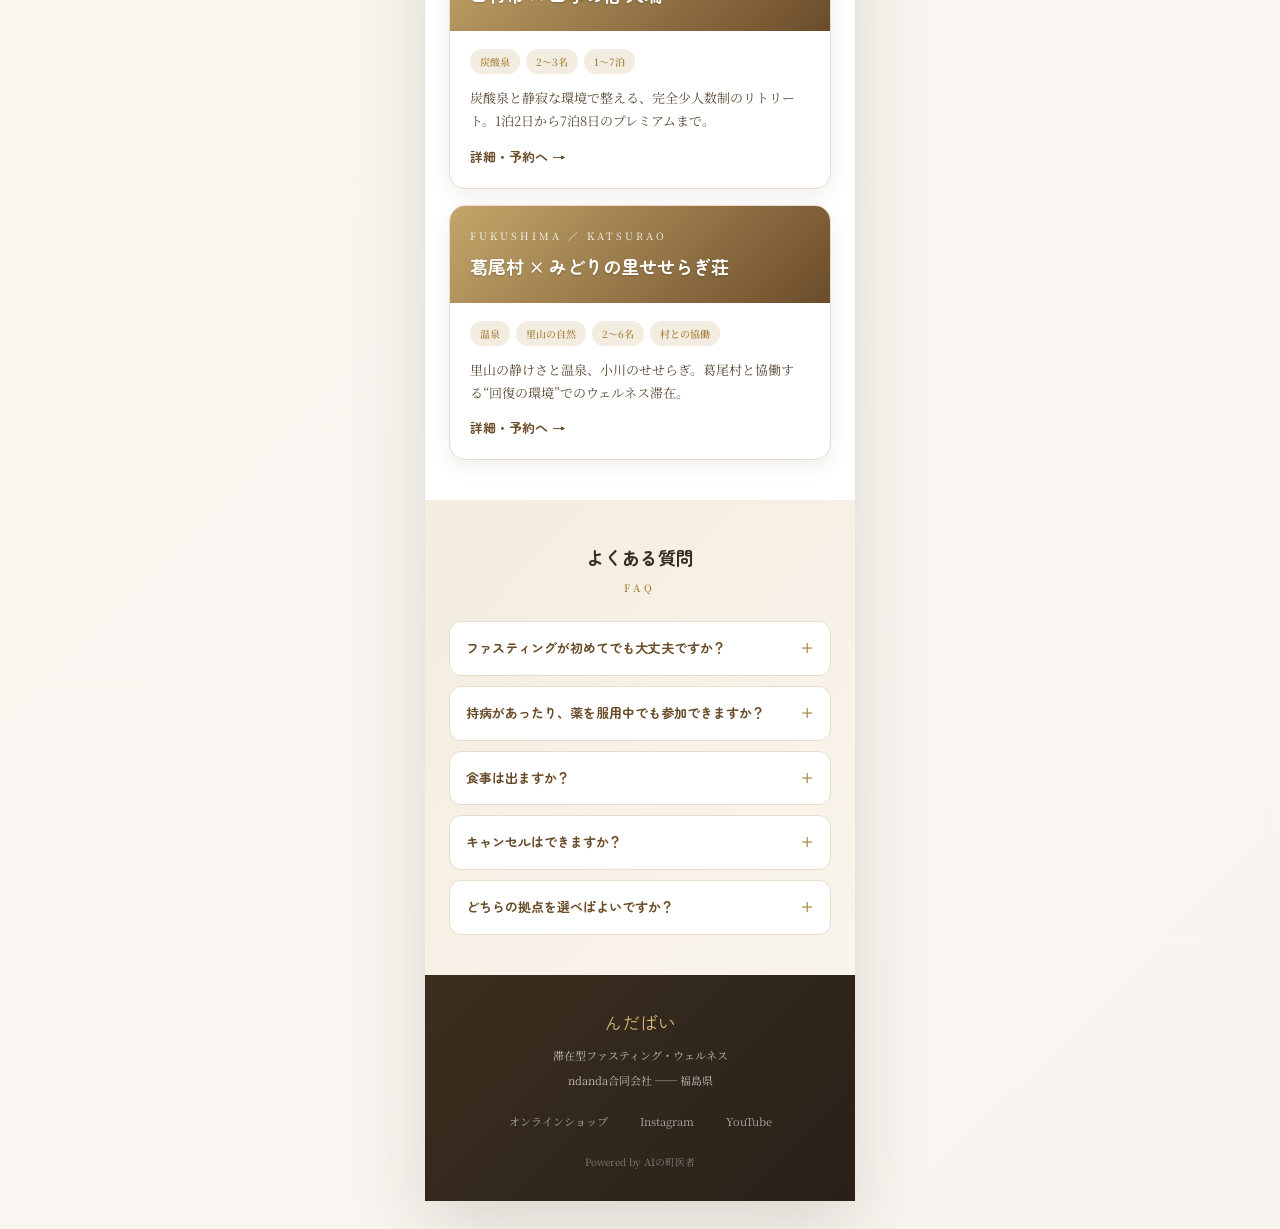
==== commit 8a6f3092: "feat: 多拠点対応＋GAS予約システムへ再構成 - トップ(index.html)をプログラム一覧に刷新（田村市/葛尾村の2拠点カード＋ファスティング解説＋FAQ） - 田村市プログラムを /ta" ====
--- a/index.html
+++ b/index.html
@@ -3,200 +3,34 @@
 <head>
 <meta charset="UTF-8">
 <meta name="viewport" content="width=device-width, initial-scale=1.0">
-<title>滞在型ファスティング・ウェルネス | んだばい × 四季の宿 天瑞</title>
-<meta name="description" content="福島県田村市で体験する滞在型ファスティング。炭酸泉、発酵食、音楽療法で心身を整える1泊2日〜7泊8日のウェルネスリトリート。">
-<link href="https://fonts.googleapis.com/css2?family=Noto+Sans+JP:wght@300;400;500;700&family=Noto+Serif+JP:wght@300;400;500&family=Zen+Maru+Gothic:wght@400;500;700&family=Cormorant+Garamond:wght@300;400;500&display=swap" rel="stylesheet">
-<style>
-*{box-sizing:border-box;margin:0;padding:0}
-:root{
-  --yellow:#F6D84A;
-  --orange:#F28C28;
-  --red:#E74C3C;
-  --green:#3CB44B;
-  --blue:#3498DB;
-  --purple:#9B59B6;
-  --text:#2a2a2a;
-  --muted:#666;
-  --light:#f8f9fa;
+<title>滞在型ファスティング・ウェルネス｜んだばい（ndanda合同会社）</title>
+<meta name="description" content="福島で体験する滞在型ファスティング・ウェルネス「んだばい」。田村市・四季の宿天瑞、葛尾村・みどりの里せせらぎ荘の2拠点。発酵食と自然で心身を整える、医師監修の少人数リトリート。">
+<meta name="theme-color" content="#6b4c2a">
+<link rel="canonical" href="https://hideo-t.github.io/ndabai-fasting/">
+<link rel="icon" href="data:image/svg+xml,%3Csvg%20xmlns='http://www.w3.org/2000/svg'%20viewBox='0%200%2032%2032'%3E%3Ccircle%20cx='16'%20cy='16'%20r='16'%20fill='%236b4c2a'/%3E%3Cpath%20d='M16%206c5.5%204.2%207.5%2010%200%2020-7.5-10-5.5-15.8%200-20z'%20fill='%23c4a66a'/%3E%3C/svg%3E">
+<meta property="og:type" content="website">
+<meta property="og:site_name" content="んだばい 滞在型ファスティング・ウェルネス">
+<meta property="og:locale" content="ja_JP">
+<meta property="og:title" content="滞在型ファスティング・ウェルネス｜んだばい">
+<meta property="og:description" content="福島の食と自然で、人は本来の姿へ還る。田村市・葛尾村の2拠点で行う、医師監修の滞在型ファスティング。">
+<meta property="og:url" content="https://hideo-t.github.io/ndabai-fasting/">
+<meta name="twitter:card" content="summary">
+
+<link rel="preconnect" href="https://fonts.googleapis.com">
+<link rel="preconnect" href="https://fonts.gstatic.com" crossorigin>
+<link href="https://fonts.googleapis.com/css2?family=Zen+Maru+Gothic:wght@400;500;700&family=Noto+Serif+JP:wght@300;400;500;600&family=Cormorant+Garamond:wght@400;500;600&display=swap" rel="stylesheet">
+<link rel="stylesheet" href="shared/style.css">
+
+<script type="application/ld+json">
+{
+  "@context": "https://schema.org",
+  "@type": "Organization",
+  "name": "んだばい（ndanda合同会社）",
+  "description": "福島県で滞在型ファスティング・ウェルネスを提供。田村市・葛尾村の2拠点。",
+  "url": "https://hideo-t.github.io/ndabai-fasting/",
+  "address": {"@type": "PostalAddress", "addressRegion": "福島県", "addressCountry": "JP"}
 }
-body{font-family:'Noto Sans JP',sans-serif;background:linear-gradient(135deg,#fff9e6,#fff);color:var(--text);line-height:1.8;font-size:14px}
-.wrap{max-width:430px;margin:0 auto;background:#fff;min-height:100vh;overflow:hidden}
-
-/* Header */
-.header{position:sticky;top:0;z-index:100;background:linear-gradient(90deg,var(--orange),var(--yellow));backdrop-filter:blur(8px);padding:12px 20px;display:flex;justify-content:space-between;align-items:center;box-shadow:0 2px 10px rgba(0,0,0,0.1)}
-.header-logo{font-family:'Zen Maru Gothic',sans-serif;font-size:14px;color:#fff;font-weight:700;letter-spacing:2px;text-shadow:0 1px 2px rgba(0,0,0,0.2)}
-.header-cta{background:#fff;color:var(--orange);font-size:11px;font-weight:700;padding:6px 14px;border-radius:20px;text-decoration:none;letter-spacing:1px;box-shadow:0 2px 8px rgba(0,0,0,0.15)}
-
-/* Hero */
-.hero{position:relative;background:linear-gradient(135deg,var(--yellow) 0%,var(--orange) 50%,var(--red) 100%);padding:50px 24px 40px;text-align:center;overflow:hidden}
-.hero::before{content:'';position:absolute;top:-50%;left:-50%;width:200%;height:200%;background:radial-gradient(circle at 30% 70%,rgba(255,255,255,0.3) 0%,transparent 50%)}
-.hero::after{content:'';position:absolute;bottom:0;left:0;right:0;height:60px;background:linear-gradient(to top,#fff,transparent)}
-.hero-tag{font-size:10px;letter-spacing:5px;color:rgba(255,255,255,0.9);position:relative;margin-bottom:12px;text-shadow:0 1px 2px rgba(0,0,0,0.2)}
-.hero-title{font-family:'Zen Maru Gothic',sans-serif;font-size:24px;font-weight:700;color:#fff;line-height:1.6;position:relative;margin-bottom:8px;text-shadow:0 2px 4px rgba(0,0,0,0.2)}
-.hero-sub{font-family:'Noto Serif JP',serif;font-size:14px;color:rgba(255,255,255,0.95);line-height:2;position:relative;text-shadow:0 1px 2px rgba(0,0,0,0.2)}
-.hero-badge{display:inline-flex;align-items:center;gap:6px;margin-top:16px;font-size:11px;padding:6px 16px;border-radius:20px;background:rgba(255,255,255,0.9);border:none;color:var(--orange);position:relative;font-weight:600;box-shadow:0 4px 12px rgba(0,0,0,0.15)}
-.hero-stats{display:flex;justify-content:center;gap:24px;margin-top:20px;position:relative}
-.hero-stat{text-align:center;background:rgba(255,255,255,0.2);padding:12px 16px;border-radius:12px;backdrop-filter:blur(4px)}
-.hero-stat-num{font-family:'Cormorant Garamond',serif;font-size:28px;font-weight:600;color:#fff;display:block;text-shadow:0 1px 2px rgba(0,0,0,0.2)}
-.hero-stat-label{font-size:10px;color:rgba(255,255,255,0.9);letter-spacing:1px}
-
-/* Section */
-.section{padding:40px 24px}
-.section-title{font-family:'Zen Maru Gothic',sans-serif;font-size:18px;font-weight:700;color:var(--text);text-align:center;margin-bottom:4px}
-.section-sub{font-size:10px;background:linear-gradient(90deg,var(--orange),var(--red),var(--purple));-webkit-background-clip:text;-webkit-text-fill-color:transparent;background-clip:text;text-align:center;letter-spacing:4px;margin-bottom:24px;font-weight:600}
-
-/* Concept */
-.concept{background:linear-gradient(135deg,#e8f5e9,#fff3e0);text-align:center}
-.concept-text{font-family:'Noto Serif JP',serif;font-size:15px;color:var(--text);line-height:2.2}
-
-/* Doctor */
-.doctor-card{background:linear-gradient(135deg,#e3f2fd,#f3e5f5);border-radius:16px;padding:24px;border:2px solid var(--blue);position:relative;overflow:hidden}
-.doctor-card::before{content:'👨‍⚕️';position:absolute;top:10px;right:10px;font-size:40px;opacity:0.15}
-.doctor-label{font-size:9px;letter-spacing:4px;color:var(--blue);margin-bottom:8px;font-weight:600}
-.doctor-name{font-family:'Noto Serif JP',serif;font-size:20px;font-weight:500;color:var(--text);margin-bottom:4px}
-.doctor-title{font-size:12px;color:var(--muted);line-height:1.8;margin-bottom:12px}
-.doctor-books{font-size:11px;color:var(--purple);font-weight:500}
-.doctor-note{font-size:11px;color:var(--muted);margin-top:12px;padding-top:12px;border-top:1px solid var(--blue)}
-
-/* Courses */
-.course-card{background:#fff;border-radius:14px;padding:20px;margin-bottom:12px;border:2px solid #eee;transition:all 0.3s;cursor:pointer;position:relative;overflow:hidden}
-.course-card::before{content:'';position:absolute;top:0;left:0;width:4px;height:100%;background:var(--green)}
-.course-card:nth-child(2)::before{background:var(--blue)}
-.course-card:nth-child(3)::before{background:var(--purple)}
-.course-card:nth-child(4)::before{background:var(--orange)}
-.course-card:hover{border-color:var(--green);box-shadow:0 8px 24px rgba(60,180,75,0.2);transform:translateY(-2px)}
-.course-card.featured{border-color:var(--orange);background:linear-gradient(135deg,#fff9e6,#fff)}
-.course-card.featured::before{background:linear-gradient(180deg,var(--yellow),var(--orange),var(--red))}
-.course-header{display:flex;justify-content:space-between;align-items:flex-start;margin-bottom:8px}
-.course-name{font-family:'Zen Maru Gothic',sans-serif;font-size:16px;font-weight:700;color:var(--text)}
-.course-price{font-family:'Cormorant Garamond',serif;font-size:20px;font-weight:600;color:var(--orange)}
-.course-price small{font-size:12px;font-weight:400}
-.course-detail{font-size:12px;color:var(--muted);line-height:1.7}
-.course-includes{display:flex;flex-wrap:wrap;gap:6px;margin-top:10px}
-.course-include{font-size:10px;padding:3px 10px;border-radius:12px;background:linear-gradient(135deg,#e8f5e9,#fff3e0);color:var(--green);font-weight:500}
-
-/* Timeline */
-.timeline{background:linear-gradient(135deg,#fff3e0,#e8f5e9)}
-.tl-day{margin-bottom:20px}
-.tl-day-label{font-family:'Zen Maru Gothic',sans-serif;font-size:14px;font-weight:700;color:#fff;margin-bottom:10px;padding:8px 14px;border-radius:20px;display:inline-flex;align-items:center;gap:8px;background:linear-gradient(90deg,var(--orange),var(--yellow))}
-.tl-day:last-child .tl-day-label{background:linear-gradient(90deg,var(--green),var(--blue))}
-.tl-item{display:flex;gap:12px;margin-bottom:8px;padding-left:20px;position:relative}
-.tl-item::before{content:'';position:absolute;left:3px;top:8px;width:2px;height:calc(100% + 8px);background:linear-gradient(180deg,var(--orange),var(--green))}
-.tl-item:last-child::before{display:none}
-.tl-time{font-weight:600;color:var(--orange);min-width:50px;font-size:13px}
-.tl-content{color:var(--text);font-size:13px}
-.tl-highlight{display:inline-block;background:linear-gradient(90deg,var(--green),var(--blue));padding:4px 10px;border-radius:20px;font-size:11px;color:#fff;font-weight:500;margin-top:4px}
-
-/* Options */
-.option-grid{display:grid;grid-template-columns:1fr 1fr;gap:10px}
-.option-card{background:#fff;border-radius:12px;padding:16px;text-align:center;border:2px solid #eee;transition:all 0.3s}
-.option-card:nth-child(1){border-color:rgba(155,89,182,0.3)}
-.option-card:nth-child(2){border-color:rgba(52,152,219,0.3)}
-.option-card:nth-child(3){border-color:rgba(231,76,60,0.3)}
-.option-card:nth-child(4){border-color:rgba(60,180,75,0.3)}
-.option-card:nth-child(5){border-color:rgba(242,140,40,0.3)}
-.option-card:nth-child(6){border-color:rgba(246,216,74,0.5)}
-.option-card:hover{transform:translateY(-4px);box-shadow:0 8px 20px rgba(0,0,0,0.1)}
-.option-icon{font-size:32px;margin-bottom:6px}
-.option-name{font-family:'Zen Maru Gothic',sans-serif;font-size:13px;font-weight:600;color:var(--text);margin-bottom:2px}
-.option-price{font-size:13px;color:var(--orange);font-weight:700}
-.option-desc{font-size:10px;color:var(--muted);margin-top:4px}
-
-/* Features */
-.feature-list{display:flex;flex-direction:column;gap:12px}
-.feature-item{display:flex;gap:14px;align-items:flex-start;background:#fff;border-radius:12px;padding:16px;border-left:4px solid var(--green);box-shadow:0 2px 8px rgba(0,0,0,0.05)}
-.feature-item:nth-child(2){border-left-color:var(--blue)}
-.feature-item:nth-child(3){border-left-color:var(--purple)}
-.feature-item:nth-child(4){border-left-color:var(--orange)}
-.feature-icon{width:44px;height:44px;background:linear-gradient(135deg,var(--yellow),var(--orange));border-radius:12px;display:flex;align-items:center;justify-content:center;font-size:22px;flex-shrink:0}
-.feature-item:nth-child(2) .feature-icon{background:linear-gradient(135deg,var(--green),var(--blue))}
-.feature-item:nth-child(3) .feature-icon{background:linear-gradient(135deg,var(--blue),var(--purple))}
-.feature-item:nth-child(4) .feature-icon{background:linear-gradient(135deg,var(--orange),var(--red))}
-.feature-text{font-size:13px;color:var(--text);line-height:1.7}
-.feature-text strong{color:var(--green)}
-.feature-item:nth-child(2) .feature-text strong{color:var(--blue)}
-.feature-item:nth-child(3) .feature-text strong{color:var(--purple)}
-.feature-item:nth-child(4) .feature-text strong{color:var(--orange)}
-
-/* Access */
-.access-card{background:linear-gradient(135deg,#e3f2fd,#e8f5e9);border-radius:16px;padding:20px;border:2px solid var(--blue)}
-.access-title{font-family:'Zen Maru Gothic',sans-serif;font-size:14px;font-weight:700;color:var(--blue);margin-bottom:12px}
-.access-row{display:flex;justify-content:space-between;font-size:12px;color:var(--text);padding:8px 0;border-bottom:1px solid rgba(52,152,219,0.2)}
-.access-row:last-child{border-bottom:none}
-
-/* Booking Form */
-.booking{background:linear-gradient(135deg,var(--green) 0%,var(--blue) 50%,var(--purple) 100%);color:#fff;padding:40px 24px;position:relative}
-.booking::before{content:'';position:absolute;top:0;left:0;right:0;bottom:0;background:url("data:image/svg+xml,%3Csvg width='60' height='60' viewBox='0 0 60 60' xmlns='http://www.w3.org/2000/svg'%3E%3Cg fill='none' fill-rule='evenodd'%3E%3Cg fill='%23ffffff' fill-opacity='0.05'%3E%3Cpath d='M36 34v-4h-2v4h-4v2h4v4h2v-4h4v-2h-4zm0-30V0h-2v4h-4v2h4v4h2V6h4V4h-4zM6 34v-4H4v4H0v2h4v4h2v-4h4v-2H6zM6 4V0H4v4H0v2h4v4h2V6h4V4H6z'/%3E%3C/g%3E%3C/g%3E%3C/svg%3E")}
-.booking .section-title{color:#fff;position:relative}
-.booking .section-sub{background:linear-gradient(90deg,var(--yellow),#fff);-webkit-background-clip:text;-webkit-text-fill-color:transparent;position:relative}
-.booking-card{background:rgba(255,255,255,0.15);border-radius:14px;padding:20px;margin-bottom:16px;border:1px solid rgba(255,255,255,0.2);backdrop-filter:blur(8px);position:relative}
-.booking-label{font-size:11px;font-weight:600;color:var(--yellow);letter-spacing:1px;margin-bottom:8px;display:block}
-.booking-select,.booking-input{width:100%;padding:12px 14px;border:2px solid rgba(255,255,255,0.3);border-radius:10px;font-size:14px;font-family:'Noto Sans JP',sans-serif;background:rgba(255,255,255,0.1);color:#fff;margin-bottom:12px;outline:none}
-.booking-select{appearance:auto}
-.booking-select option{background:var(--purple);color:#fff}
-.booking-input::placeholder{color:rgba(255,255,255,0.5)}
-.booking-select:focus,.booking-input:focus{border-color:var(--yellow);background:rgba(255,255,255,0.15)}
-textarea.booking-input{resize:vertical;min-height:80px}
-
-/* Options in booking */
-.booking-options{display:flex;flex-direction:column;gap:10px;position:relative}
-.booking-opt{display:flex;align-items:center;gap:12px;padding:12px;background:rgba(255,255,255,0.1);border-radius:10px;cursor:pointer;transition:all 0.2s;border:2px solid transparent}
-.booking-opt:hover{background:rgba(255,255,255,0.15);transform:translateX(4px)}
-.booking-opt.selected{border-color:var(--yellow);background:rgba(246,216,74,0.2)}
-.booking-opt input{display:none}
-.booking-check{width:22px;height:22px;border:2px solid var(--yellow);border-radius:6px;display:flex;align-items:center;justify-content:center;flex-shrink:0;transition:all 0.2s}
-.booking-opt.selected .booking-check{background:var(--yellow)}
-.booking-opt.selected .booking-check::after{content:'✓';color:var(--green);font-size:14px;font-weight:700}
-.booking-opt-info{flex:1}
-.booking-opt-name{font-size:13px;font-weight:600;color:#fff}
-.booking-opt-desc{font-size:10px;color:rgba(255,255,255,0.7)}
-.booking-opt-price{font-size:14px;font-weight:700;color:var(--yellow)}
-
-/* Summary */
-.booking-summary{background:rgba(255,255,255,0.15);border-radius:14px;padding:20px;margin-bottom:20px;border:2px solid var(--yellow);backdrop-filter:blur(8px);position:relative}
-.summary-title{font-family:'Zen Maru Gothic',sans-serif;font-size:14px;font-weight:700;color:var(--yellow);margin-bottom:12px}
-.summary-row{display:flex;justify-content:space-between;font-size:13px;padding:6px 0;border-bottom:1px solid rgba(255,255,255,0.1);color:rgba(255,255,255,0.9)}
-.summary-row:last-child{border-bottom:none}
-.summary-total{display:flex;justify-content:space-between;font-size:20px;font-weight:700;color:#fff;padding:12px 0 0;border-top:2px solid var(--yellow);margin-top:8px}
-
-.booking-cta{display:block;width:100%;background:linear-gradient(90deg,var(--yellow),var(--orange));color:var(--text);border:none;padding:16px;border-radius:30px;font-size:15px;font-weight:700;font-family:'Zen Maru Gothic',sans-serif;letter-spacing:2px;cursor:pointer;transition:all 0.3s;text-align:center;position:relative;box-shadow:0 4px 15px rgba(246,216,74,0.4)}
-.booking-cta:hover{transform:translateY(-3px);box-shadow:0 8px 25px rgba(246,216,74,0.5)}
-.booking-cta:disabled{opacity:0.5;cursor:not-allowed;transform:none}
-
-.booking-note{text-align:center;font-size:11px;color:rgba(255,255,255,0.7);margin-top:16px;line-height:1.8;position:relative}
-
-/* Policy */
-.policy{background:linear-gradient(135deg,#fff3e0,#fce4ec)}
-.policy-table{width:100%;border-collapse:collapse;font-size:12px;background:#fff;border-radius:10px;overflow:hidden;box-shadow:0 4px 12px rgba(0,0,0,0.1)}
-.policy-table th,.policy-table td{padding:12px 14px;text-align:left;border-bottom:1px solid #eee}
-.policy-table th{background:linear-gradient(90deg,var(--red),var(--orange));color:#fff;font-weight:600}
-.policy-table tr:last-child td{border-bottom:none}
-.policy-table tr:hover td{background:#fef9e7}
-
-/* Footer */
-.footer{background:linear-gradient(135deg,#2a2a2a,#1a1a1a);color:rgba(255,255,255,0.7);padding:30px 24px;text-align:center}
-.footer-brand{font-family:'Zen Maru Gothic',sans-serif;font-size:18px;background:linear-gradient(90deg,var(--yellow),var(--orange),var(--red));-webkit-background-clip:text;-webkit-text-fill-color:transparent;margin-bottom:6px}
-.footer-info{font-size:11px;margin-bottom:4px}
-.footer-links{display:flex;justify-content:center;gap:16px;margin:16px 0}
-.footer-links a{font-size:11px;color:rgba(255,255,255,0.6);text-decoration:none;transition:color 0.3s;padding:4px 8px;border-radius:4px}
-.footer-links a:hover{color:var(--yellow);background:rgba(255,255,255,0.1)}
-.footer-powered{font-size:10px;margin-top:16px;color:rgba(255,255,255,0.4)}
-
-/* Form Messages */
-.form-message{padding:12px 16px;border-radius:10px;font-size:13px;margin-bottom:16px;display:none}
-.form-message.success{display:block;background:rgba(74,154,106,0.15);color:#4a9a6a;border:1px solid rgba(74,154,106,0.3)}
-.form-message.error{display:block;background:rgba(220,53,69,0.15);color:#dc3545;border:1px solid rgba(220,53,69,0.3)}
-
-/* Print */
-@media print{
-  .header,.booking-cta{display:none}
-  .wrap{max-width:100%}
-  .booking{background:#f5f5f5;color:#333}
-  .booking .section-title,.booking-label,.summary-title{color:#333}
-  .booking-card{background:#fff;border-color:#ddd}
-  .booking-summary{background:#f0f0f0}
-}
-</style>
+</script>
 </head>
 <body>
 
@@ -205,40 +39,31 @@
 <!-- Header -->
 <header class="header">
   <div class="header-logo">んだばい</div>
-  <a href="#booking" class="header-cta">予約する</a>
+  <a href="#programs" class="header-cta">プログラム</a>
 </header>
 
 <!-- Hero -->
 <section class="hero">
-  <div class="hero-tag">FASTING & WELLNESS RETREAT</div>
-  <h1 class="hero-title">食文化に根付く<br>健康と長寿のまち<br>田村市</h1>
-  <p class="hero-sub">福島の食と自然で、<br>人は本来の姿へ還る</p>
-  <div class="hero-badge">滞在型ファスティング・ウェルネス</div>
+  <div class="hero-tag">FASTING &amp; WELLNESS RETREAT</div>
+  <h1 class="hero-title">滞在型ファスティング<br>ウェルネス</h1>
+  <p class="hero-sub">福島の食と自然で、<br><em>人は本来の姿へ還る</em></p>
+  <div class="hero-badge">んだばい ／ ndanda合同会社</div>
   <div class="hero-stats">
-    <div class="hero-stat">
-      <span class="hero-stat-num">1〜7</span>
-      <span class="hero-stat-label">泊プラン</span>
-    </div>
-    <div class="hero-stat">
-      <span class="hero-stat-num">2〜3</span>
-      <span class="hero-stat-label">名限定</span>
-    </div>
-    <div class="hero-stat">
-      <span class="hero-stat-num">10+</span>
-      <span class="hero-stat-label">年の実績</span>
-    </div>
+    <div class="hero-stat"><span class="hero-stat-num">2</span><span class="hero-stat-label">拠点</span></div>
+    <div class="hero-stat"><span class="hero-stat-num">2〜6</span><span class="hero-stat-label">名・少人数</span></div>
+    <div class="hero-stat"><span class="hero-stat-num">10+</span><span class="hero-stat-label">年の実績</span></div>
   </div>
 </section>
 
-<!-- Concept -->
+<!-- ファスティングとは -->
 <section class="section concept">
-  <p class="concept-text">
-    福島の食が身体を整え、<br>
-    自然が心を整える。<br><br>
-    発酵という日本の食文化と、<br>
-    田村市の静寂な環境を掛け合わせた<br>
-    ここでしかできないウェルネス体験
-  </p>
+  <h2 class="section-title">ファスティングとは</h2>
+  <div class="section-sub">ABOUT FASTING</div>
+  <div class="lead" style="text-align:left;">
+    <p>ファスティング（断食）は、一定期間固形物を控えて<strong>消化器官を休ませる</strong>ことで、身体本来の回復機能を引き出す方法です。</p>
+    <p>食べ続ける現代の生活では、内臓が休む時間が不足しがちです。消化に使われていたエネルギーが解放されると、近年注目される<strong>オートファジー（細胞の自己浄化）</strong>のはたらきも期待されます。</p>
+    <p>「んだばい」では、医師監修のもと、福島県産米の発酵食から生まれた<strong>オリジナルのファスティング液</strong>を用い、無理なく続けられる形で、安全に配慮して実施します。</p>
+  </div>
 </section>
 
 <!-- Medical Advisor -->
@@ -248,447 +73,95 @@
   <div class="doctor-card">
     <div class="doctor-label">SUPERVISOR</div>
     <div class="doctor-name">矢作 直樹</div>
-    <div class="doctor-title">
-      医師・医学博士・東京大学名誉教授<br>
-      救急医学・集中医療の専門医
-    </div>
+    <div class="doctor-title">医師・医学博士・東京大学名誉教授<br>救急医学・集中医療の専門医</div>
     <div class="doctor-books">著書『人は死なない』『おかげさまで生きる』他多数</div>
     <div class="doctor-note">※ 医師監修のもと、安全なファスティングプログラムを提供しています</div>
   </div>
 </section>
 
-<!-- Programs -->
+<!-- Programs list -->
 <section class="section" id="programs">
   <h2 class="section-title">プログラム</h2>
   <div class="section-sub">PROGRAMS</div>
 
-  <div class="course-card">
-    <div class="course-header">
-      <div class="course-name">1泊2日コース</div>
-      <div class="course-price">¥49,000<small>〜</small></div>
-    </div>
-    <div class="course-detail">初めての方におすすめ。まずは体験してみたい方に</div>
-    <div class="course-includes">
-      <span class="course-include">宿泊</span>
-      <span class="course-include">炭酸泉</span>
-      <span class="course-include">ファスティング液6本</span>
-      <span class="course-include">回復食</span>
-    </div>
-  </div>
+  <div class="programs-list">
+    <a class="program-card" href="tamura/">
+      <div class="program-card-head">
+        <div class="program-card-tag">FUKUSHIMA ／ TAMURA</div>
+        <div class="program-card-title">田村市 × 四季の宿 天瑞</div>
+      </div>
+      <div class="program-card-body">
+        <div class="program-card-features">
+          <span class="program-card-feature">炭酸泉</span>
+          <span class="program-card-feature">2〜3名</span>
+          <span class="program-card-feature">1〜7泊</span>
+        </div>
+        <div class="program-card-desc">炭酸泉と静寂な環境で整える、完全少人数制のリトリート。1泊2日から7泊8日のプレミアムまで。</div>
+        <span class="program-card-link">詳細・予約へ →</span>
+      </div>
+    </a>
 
-  <div class="course-card">
-    <div class="course-header">
-      <div class="course-name">2泊3日コース</div>
-      <div class="course-price">¥89,000<small>〜</small></div>
-    </div>
-    <div class="course-detail">身体の変化を実感。ヨガで心身を整える</div>
-    <div class="course-includes">
-      <span class="course-include">上記全て</span>
-      <span class="course-include">ファスティング液追加</span>
-      <span class="course-include">ヨガ1回</span>
-    </div>
-  </div>
-
-  <div class="course-card">
-    <div class="course-header">
-      <div class="course-name">3泊4日コース</div>
-      <div class="course-price">¥129,000<small>〜</small></div>
-    </div>
-    <div class="course-detail">心身を深く整える。トリートメント付き</div>
-    <div class="course-includes">
-      <span class="course-include">上記全て</span>
-      <span class="course-include">トリートメント1回</span>
-    </div>
-  </div>
-
-  <div class="course-card featured">
-    <div class="course-header">
-      <div class="course-name">7泊8日 プレミアム</div>
-      <div class="course-price">¥269,000<small>〜</small></div>
-    </div>
-    <div class="course-detail">人生を変える1週間。フルプログラム</div>
-    <div class="course-includes">
-      <span class="course-include">全プログラム</span>
-      <span class="course-include">リンパ</span>
-      <span class="course-include">音楽療法</span>
-      <span class="course-include">観光案内</span>
-    </div>
+    <a class="program-card" href="katsurao/">
+      <div class="program-card-head">
+        <div class="program-card-tag">FUKUSHIMA ／ KATSURAO</div>
+        <div class="program-card-title">葛尾村 × みどりの里せせらぎ荘</div>
+      </div>
+      <div class="program-card-body">
+        <div class="program-card-features">
+          <span class="program-card-feature">温泉</span>
+          <span class="program-card-feature">里山の自然</span>
+          <span class="program-card-feature">2〜6名</span>
+          <span class="program-card-feature">村との協働</span>
+        </div>
+        <div class="program-card-desc">里山の静けさと温泉、小川のせせらぎ。葛尾村と協働する“回復の環境”でのウェルネス滞在。</div>
+        <span class="program-card-link">詳細・予約へ →</span>
+      </div>
+    </a>
   </div>
 </section>
 
-<!-- Timeline -->
-<section class="section timeline">
-  <h2 class="section-title">1泊2日の流れ</h2>
-  <div class="section-sub">SCHEDULE</div>
-
-  <div class="tl-day">
-    <div class="tl-day-label">Day 1</div>
-    <div class="tl-item"><div class="tl-time">12:00</div><div class="tl-content">天瑞 集合・カウンセリング</div></div>
-    <div class="tl-item"><div class="tl-time">13:00</div><div class="tl-content">炭酸泉でゆったり（約2時間）</div></div>
-    <div class="tl-item"><div class="tl-time">15:00</div><div class="tl-content">ndanda施設へ移動</div></div>
-    <div class="tl-item"><div class="tl-time">15:30</div><div class="tl-content">トリートメント・音楽療法</div></div>
-    <div class="tl-item"><div class="tl-time">17:00</div><div class="tl-content">天瑞へ戻り、静かな滞在</div></div>
-    <div class="tl-item"><div class="tl-time"></div><div class="tl-content"><span class="tl-highlight">ファスティング液 3本提供</span></div></div>
+<!-- FAQ -->
+<section class="section concept">
+  <h2 class="section-title">よくある質問</h2>
+  <div class="section-sub">FAQ</div>
+  <div class="faq-list">
+    <details class="faq-item">
+      <summary class="faq-q">ファスティングが初めてでも大丈夫ですか？</summary>
+      <div class="faq-a">はい。まずは1泊2日の体験コースからお試しいただけます。医師監修・完全少人数制で、初めての方も安心してご参加いただけます。</div>
+    </details>
+    <details class="faq-item">
+      <summary class="faq-q">持病があったり、薬を服用中でも参加できますか？</summary>
+      <div class="faq-a">事前のカウンセリングで確認いたします。ご予約時に健康状態・服薬・アレルギーをご記入ください。内容によっては、安全のためご参加をお控えいただく場合があります。</div>
+    </details>
+    <details class="faq-item">
+      <summary class="faq-q">食事は出ますか？</summary>
+      <div class="faq-a">期間中はオリジナルのファスティング液を中心に、回復食として福島県産米を使った発酵食・お粥・スープをご用意します。</div>
+    </details>
+    <details class="faq-item">
+      <summary class="faq-q">キャンセルはできますか？</summary>
+      <div class="faq-a">7日前まで無料（全額返金）です。詳細は各プログラムページのキャンセルポリシーをご確認ください。</div>
+    </details>
+    <details class="faq-item">
+      <summary class="faq-q">どちらの拠点を選べばよいですか？</summary>
+      <div class="faq-a">炭酸泉と多彩なプラン（最長7泊）をご希望なら田村市、温泉と里山の静けさをご希望なら葛尾村がおすすめです。各プログラムページをご覧ください。</div>
+    </details>
   </div>
-
-  <div class="tl-day">
-    <div class="tl-day-label">Day 2</div>
-    <div class="tl-item"><div class="tl-time">8:00</div><div class="tl-content">ndanda施設でヨガ・呼吸調整</div></div>
-    <div class="tl-item"><div class="tl-time">10:00</div><div class="tl-content">トリートメント</div></div>
-    <div class="tl-item"><div class="tl-time">12:00</div><div class="tl-content">振り返り・解散</div></div>
-    <div class="tl-item"><div class="tl-time"></div><div class="tl-content"><span class="tl-highlight">ファスティング液 3本 + 回復食</span></div></div>
-  </div>
-</section>
-
-<!-- Options -->
-<section class="section">
-  <h2 class="section-title">オプション</h2>
-  <div class="section-sub">OPTIONS</div>
-
-  <div class="option-grid">
-    <div class="option-card">
-      <div class="option-icon">💆</div>
-      <div class="option-name">リンパマッサージ</div>
-      <div class="option-price">¥15,000/回</div>
-      <div class="option-desc">60分・先生3名体制</div>
-    </div>
-    <div class="option-card">
-      <div class="option-icon">🎵</div>
-      <div class="option-name">音楽療法</div>
-      <div class="option-price">¥8,000/回</div>
-      <div class="option-desc">橋本妙子による声楽</div>
-    </div>
-    <div class="option-card">
-      <div class="option-icon">🌸</div>
-      <div class="option-name">アロマセラピー</div>
-      <div class="option-price">¥10,000/回</div>
-      <div class="option-desc">天然精油使用</div>
-    </div>
-    <div class="option-card">
-      <div class="option-icon">🧘</div>
-      <div class="option-name">ヨガ</div>
-      <div class="option-price">¥5,000/回</div>
-      <div class="option-desc">プロインストラクター</div>
-    </div>
-    <div class="option-card">
-      <div class="option-icon">🚗</div>
-      <div class="option-name">郡山駅 送迎</div>
-      <div class="option-price">¥8,000</div>
-      <div class="option-desc">往復・はばタクシー</div>
-    </div>
-    <div class="option-card">
-      <div class="option-icon">✈️</div>
-      <div class="option-name">福島空港 送迎</div>
-      <div class="option-price">¥12,000</div>
-      <div class="option-desc">往復・はばタクシー</div>
-    </div>
-  </div>
-</section>
-
-<!-- Features -->
-<section class="section" style="background:var(--cream)">
-  <h2 class="section-title">ファスティング液の特徴</h2>
-  <div class="section-sub">OUR FASTING DRINK</div>
-
-  <div class="feature-list">
-    <div class="feature-item">
-      <div class="feature-icon">🔬</div>
-      <div class="feature-text"><strong>10年以上の開発実績</strong>。自身と参加者の体験を通じ改良を重ねたオリジナルブレンド</div>
-    </div>
-    <div class="feature-item">
-      <div class="feature-icon">🌾</div>
-      <div class="feature-text"><strong>福島県産米の発酵食</strong>から生まれた麹水、ウコン水、きのこ水を配合</div>
-    </div>
-    <div class="feature-item">
-      <div class="feature-icon">🏝️</div>
-      <div class="feature-text"><strong>屋久島産ウコン4種</strong>。84歳のスミ子おばあちゃんと共同生産</div>
-    </div>
-    <div class="feature-item">
-      <div class="feature-icon">⏰</div>
-      <div class="feature-text"><strong>1日5〜6回に分けて摂取</strong>。無理のない形で体を支える設計</div>
-    </div>
-  </div>
-</section>
-
-<!-- Access -->
-<section class="section">
-  <h2 class="section-title">アクセス・宿泊</h2>
-  <div class="section-sub">ACCESS</div>
-
-  <div class="access-card">
-    <div class="access-title">四季の宿 天瑞</div>
-    <div class="access-row"><span>所在地</span><span>福島県田村市</span></div>
-    <div class="access-row"><span>特徴</span><span>炭酸泉あり・静かな環境</span></div>
-    <div class="access-row"><span>郡山駅から</span><span>約40分（送迎あり）</span></div>
-    <div class="access-row"><span>福島空港から</span><span>約30分（送迎あり）</span></div>
-    <div class="access-row"><span>定員</span><span>2〜3名（完全少人数制）</span></div>
-  </div>
-</section>
-
-<!-- Booking Form -->
-<section class="section booking" id="booking">
-  <h2 class="section-title">ご予約</h2>
-  <div class="section-sub">RESERVATION</div>
-
-  <div id="formMessage" class="form-message"></div>
-
-  <form id="bookingForm">
-    <!-- Course Selection -->
-    <div class="booking-card">
-      <label class="booking-label">コースを選択 *</label>
-      <select class="booking-select" id="course" required onchange="updateSummary()">
-        <option value="">選択してください</option>
-        <option value="1泊2日|49000">1泊2日コース ── ¥49,000</option>
-        <option value="2泊3日|89000">2泊3日コース ── ¥89,000</option>
-        <option value="3泊4日|129000">3泊4日コース ── ¥129,000</option>
-        <option value="5泊6日|199000">5泊6日コース ── ¥199,000</option>
-        <option value="7泊8日|269000">7泊8日プレミアム ── ¥269,000</option>
-      </select>
-
-      <label class="booking-label">参加人数 *</label>
-      <select class="booking-select" id="guests" required onchange="updateSummary()">
-        <option value="1">1名</option>
-        <option value="2">2名</option>
-        <option value="3">3名</option>
-      </select>
-
-      <label class="booking-label">希望日程 *</label>
-      <input type="date" class="booking-input" id="date" required>
-    </div>
-
-    <!-- Options -->
-    <div class="booking-card">
-      <label class="booking-label">オプション（任意）</label>
-      <div class="booking-options">
-        <label class="booking-opt" onclick="toggleOption(this)">
-          <input type="checkbox" name="options" value="リンパマッサージ|15000">
-          <div class="booking-check"></div>
-          <div class="booking-opt-info">
-            <div class="booking-opt-name">リンパマッサージ（60分）</div>
-            <div class="booking-opt-desc">先生3名体制・完全個別</div>
-          </div>
-          <div class="booking-opt-price">¥15,000</div>
-        </label>
-        <label class="booking-opt" onclick="toggleOption(this)">
-          <input type="checkbox" name="options" value="音楽療法|8000">
-          <div class="booking-check"></div>
-          <div class="booking-opt-info">
-            <div class="booking-opt-name">音楽療法</div>
-            <div class="booking-opt-desc">橋本妙子による声楽セッション</div>
-          </div>
-          <div class="booking-opt-price">¥8,000</div>
-        </label>
-        <label class="booking-opt" onclick="toggleOption(this)">
-          <input type="checkbox" name="options" value="アロマセラピー|10000">
-          <div class="booking-check"></div>
-          <div class="booking-opt-info">
-            <div class="booking-opt-name">アロマセラピー</div>
-            <div class="booking-opt-desc">天然精油を使用</div>
-          </div>
-          <div class="booking-opt-price">¥10,000</div>
-        </label>
-        <label class="booking-opt" onclick="toggleOption(this)">
-          <input type="checkbox" name="options" value="ヨガ|5000">
-          <div class="booking-check"></div>
-          <div class="booking-opt-info">
-            <div class="booking-opt-name">ヨガ（朝）</div>
-            <div class="booking-opt-desc">プロインストラクター</div>
-          </div>
-          <div class="booking-opt-price">¥5,000</div>
-        </label>
-        <label class="booking-opt" onclick="toggleOption(this)">
-          <input type="checkbox" name="options" value="郡山駅送迎|8000">
-          <div class="booking-check"></div>
-          <div class="booking-opt-info">
-            <div class="booking-opt-name">郡山駅 送迎（往復）</div>
-            <div class="booking-opt-desc">はばタクシー</div>
-          </div>
-          <div class="booking-opt-price">¥8,000</div>
-        </label>
-        <label class="booking-opt" onclick="toggleOption(this)">
-          <input type="checkbox" name="options" value="福島空港送迎|12000">
-          <div class="booking-check"></div>
-          <div class="booking-opt-info">
-            <div class="booking-opt-name">福島空港 送迎（往復）</div>
-            <div class="booking-opt-desc">はばタクシー</div>
-          </div>
-          <div class="booking-opt-price">¥12,000</div>
-        </label>
-      </div>
-    </div>
-
-    <!-- Personal Info -->
-    <div class="booking-card">
-      <label class="booking-label">お名前 *</label>
-      <input type="text" class="booking-input" id="name" placeholder="山田 太郎" required>
-
-      <label class="booking-label">メールアドレス *</label>
-      <input type="email" class="booking-input" id="email" placeholder="example@email.com" required>
-
-      <label class="booking-label">電話番号 *</label>
-      <input type="tel" class="booking-input" id="phone" placeholder="090-0000-0000" required>
-
-      <label class="booking-label">健康状態・アレルギー（任意）</label>
-      <textarea class="booking-input" id="health" placeholder="服薬中の薬、食物アレルギー、既往歴など..."></textarea>
-
-      <label class="booking-label">その他ご要望（任意）</label>
-      <textarea class="booking-input" id="message" placeholder="ご質問やご要望があればお書きください"></textarea>
-    </div>
-
-    <!-- Summary -->
-    <div class="booking-summary">
-      <div class="summary-title">ご予約内容</div>
-      <div class="summary-row"><span>コース</span><span id="sumCourse">未選択</span></div>
-      <div class="summary-row"><span>人数</span><span id="sumGuests">1名</span></div>
-      <div class="summary-row"><span>オプション</span><span id="sumOptions">なし</span></div>
-      <div class="summary-total"><span>合計（税込）</span><span id="sumTotal">¥0</span></div>
-    </div>
-
-    <button type="submit" class="booking-cta" id="submitBtn">予約リクエストを送信</button>
-
-    <div class="booking-note">
-      ※ 予約リクエスト後、24時間以内に確認メールをお送りします<br>
-      ※ 空き状況により、日程調整をお願いする場合があります
-    </div>
-  </form>
-</section>
-
-<!-- Cancellation Policy -->
-<section class="section policy">
-  <h2 class="section-title">キャンセルポリシー</h2>
-  <div class="section-sub">CANCELLATION POLICY</div>
-
-  <table class="policy-table">
-    <tr><th>時期</th><th>キャンセル料</th></tr>
-    <tr><td>7日前まで</td><td>無料（全額返金）</td></tr>
-    <tr><td>3〜6日前</td><td>50%</td></tr>
-    <tr><td>前日</td><td>80%</td></tr>
-    <tr><td>当日・無断</td><td>100%（返金不可）</td></tr>
-  </table>
 </section>
 
 <!-- Footer -->
 <footer class="footer">
   <div class="footer-brand">んだばい</div>
   <div class="footer-info">滞在型ファスティング・ウェルネス</div>
-  <div class="footer-info">ndanda合同会社 ── 福島県田村市</div>
+  <div class="footer-info">ndanda合同会社 ── 福島県</div>
   <div class="footer-links">
-    <a href="https://ndanda.base.shop/" target="_blank">オンラインショップ</a>
-    <a href="https://www.instagram.com/taeko_hashimoto_japan/" target="_blank">Instagram</a>
-    <a href="https://www.youtube.com/@ndanda369" target="_blank">YouTube</a>
+    <a href="https://ndanda.base.shop/" target="_blank" rel="noopener noreferrer">オンラインショップ</a>
+    <a href="https://www.instagram.com/taeko_hashimoto_japan/" target="_blank" rel="noopener noreferrer">Instagram</a>
+    <a href="https://www.youtube.com/@ndanda369" target="_blank" rel="noopener noreferrer">YouTube</a>
   </div>
   <div class="footer-powered">Powered by AIの町医者</div>
 </footer>
 
 </div>
 
-<script>
-// Set minimum date to tomorrow
-const tomorrow = new Date();
-tomorrow.setDate(tomorrow.getDate() + 1);
-document.getElementById('date').min = tomorrow.toISOString().split('T')[0];
-
-// Toggle option selection
-function toggleOption(el) {
-  el.classList.toggle('selected');
-  updateSummary();
-}
-
-// Update summary
-function updateSummary() {
-  const courseSelect = document.getElementById('course');
-  const guestsSelect = document.getElementById('guests');
-  const guests = parseInt(guestsSelect.value) || 1;
-
-  let courseName = '未選択';
-  let coursePrice = 0;
-
-  if (courseSelect.value) {
-    const parts = courseSelect.value.split('|');
-    courseName = parts[0];
-    coursePrice = parseInt(parts[1]) || 0;
-  }
-
-  // Calculate options
-  let optTotal = 0;
-  const optNames = [];
-  document.querySelectorAll('.booking-opt.selected input').forEach(input => {
-    const parts = input.value.split('|');
-    optNames.push(parts[0]);
-    optTotal += parseInt(parts[1]) || 0;
-  });
-
-  // Calculate total
-  const total = (coursePrice * guests) + (optTotal * guests);
-
-  // Update display
-  document.getElementById('sumCourse').textContent = courseName;
-  document.getElementById('sumGuests').textContent = guests + '名';
-  document.getElementById('sumOptions').textContent = optNames.length > 0 ? optNames.join('、') : 'なし';
-  document.getElementById('sumTotal').textContent = '¥' + total.toLocaleString();
-}
-
-// Form submission
-document.getElementById('bookingForm').addEventListener('submit', async function(e) {
-  e.preventDefault();
-
-  const submitBtn = document.getElementById('submitBtn');
-  const messageEl = document.getElementById('formMessage');
-
-  // Disable button
-  submitBtn.disabled = true;
-  submitBtn.textContent = '送信中...';
-
-  // Collect form data
-  const courseSelect = document.getElementById('course');
-  const courseParts = courseSelect.value ? courseSelect.value.split('|') : ['', '0'];
-
-  const options = [];
-  document.querySelectorAll('.booking-opt.selected input').forEach(input => {
-    options.push(input.value.split('|')[0]);
-  });
-
-  const formData = {
-    action: 'submitFastingBooking',
-    course: courseParts[0],
-    coursePrice: courseParts[1],
-    guests: document.getElementById('guests').value,
-    date: document.getElementById('date').value,
-    options: options.join(', '),
-    name: document.getElementById('name').value,
-    email: document.getElementById('email').value,
-    phone: document.getElementById('phone').value,
-    health: document.getElementById('health').value,
-    message: document.getElementById('message').value,
-    total: document.getElementById('sumTotal').textContent
-  };
-
-  try {
-    // Simulate API call (replace with actual GAS URL)
-    await new Promise(resolve => setTimeout(resolve, 1500));
-
-    // Show success message
-    messageEl.className = 'form-message success';
-    messageEl.innerHTML = '✅ 予約リクエストを受け付けました！<br>24時間以内に確認メールをお送りします。';
-    messageEl.scrollIntoView({ behavior: 'smooth', block: 'center' });
-
-    // Reset form
-    this.reset();
-    document.querySelectorAll('.booking-opt.selected').forEach(el => el.classList.remove('selected'));
-    updateSummary();
-
-  } catch (error) {
-    messageEl.className = 'form-message error';
-    messageEl.textContent = 'エラーが発生しました。お手数ですが、再度お試しください。';
-  } finally {
-    submitBtn.disabled = false;
-    submitBtn.textContent = '予約リクエストを送信';
-  }
-});
-
-// Initialize
-updateSummary();
-</script>
-
 </body>
 </html>
--- a/shared/style.css
+++ b/shared/style.css
@@ -0,0 +1,272 @@
+/* =============================================================
+   んだばい 滞在型ファスティング・ウェルネス — 共通スタイル
+   和テイスト（茶系・ゴールド）／ スマホファースト 430px
+   ============================================================= */
+
+* { box-sizing: border-box; margin: 0; padding: 0; }
+
+:root {
+  --primary: #6b4c2a;        /* ダークブラウン */
+  --primary-dark: #523619;
+  --secondary: #c4a66a;      /* ゴールド */
+  --secondary-dark: #a8853f;
+  --accent: #3a2e1f;         /* ディープブラウン */
+  --bg: #f8f5f0;             /* クリーム */
+  --card: #ffffff;
+  --text: #5a4a35;           /* ソフトブラウン */
+  --ink: #3a2e1f;
+  --muted: #8a7a63;
+  --line: #e6ddcd;
+  --cream-tint: #f3ece0;
+  --success: #4a9a6a;        /* グリーン */
+  --alert: #c75c2a;          /* オレンジ */
+  --shadow: rgba(74, 53, 21, 0.08);
+}
+
+body {
+  font-family: 'Noto Serif JP', serif;
+  background: linear-gradient(135deg, #faf7f1, var(--bg));
+  color: var(--text);
+  line-height: 1.9;
+  font-size: 14px;
+  -webkit-font-smoothing: antialiased;
+}
+
+.wrap {
+  max-width: 430px;
+  margin: 0 auto;
+  background: var(--card);
+  min-height: 100vh;
+  overflow: hidden;
+}
+
+@media (min-width: 520px) {
+  body { padding: 28px 0; }
+  .wrap { box-shadow: 0 24px 70px rgba(58, 46, 31, 0.16); min-height: auto; }
+}
+
+/* ===== Header ===== */
+.header {
+  position: sticky; top: 0; z-index: 100;
+  background: linear-gradient(90deg, var(--primary), var(--secondary));
+  backdrop-filter: blur(8px);
+  padding: 12px 20px;
+  display: flex; justify-content: space-between; align-items: center;
+  box-shadow: 0 2px 10px rgba(0, 0, 0, 0.1);
+}
+.header-logo { font-family: 'Zen Maru Gothic', sans-serif; font-size: 14px; color: #fff; font-weight: 700; letter-spacing: 2px; text-shadow: 0 1px 2px rgba(0,0,0,0.2); }
+.header-cta { background: #fff; color: var(--primary); font-size: 11px; font-weight: 700; padding: 6px 14px; border-radius: 20px; text-decoration: none; letter-spacing: 1px; box-shadow: 0 2px 8px rgba(0,0,0,0.15); }
+
+/* ===== Breadcrumb ===== */
+.breadcrumb {
+  display: flex; flex-wrap: wrap; gap: 6px; align-items: center;
+  padding: 12px 24px; font-size: 11px; color: var(--muted);
+  background: var(--cream-tint); border-bottom: 1px solid var(--line);
+  font-family: 'Zen Maru Gothic', sans-serif;
+}
+.breadcrumb a { color: var(--secondary-dark); text-decoration: none; }
+.breadcrumb a:hover { color: var(--primary); text-decoration: underline; }
+.breadcrumb .sep { color: var(--line); }
+
+/* ===== Hero ===== */
+.hero {
+  position: relative;
+  background: linear-gradient(135deg, var(--secondary) 0%, var(--primary) 60%, var(--accent) 100%);
+  padding: 50px 24px 40px; text-align: center; overflow: hidden;
+}
+.hero::before { content: ''; position: absolute; top: -50%; left: -50%; width: 200%; height: 200%; background: radial-gradient(circle at 30% 70%, rgba(255,255,255,0.22) 0%, transparent 50%); }
+.hero::after { content: ''; position: absolute; bottom: 0; left: 0; right: 0; height: 60px; background: linear-gradient(to top, var(--card), transparent); }
+.hero-tag { font-size: 10px; letter-spacing: 5px; color: rgba(255,255,255,0.9); position: relative; margin-bottom: 12px; text-shadow: 0 1px 2px rgba(0,0,0,0.2); }
+.hero-title { font-family: 'Zen Maru Gothic', sans-serif; font-size: 24px; font-weight: 700; color: #fff; line-height: 1.6; position: relative; margin-bottom: 8px; text-shadow: 0 2px 4px rgba(0,0,0,0.25); }
+.hero-sub { font-family: 'Noto Serif JP', serif; font-size: 14px; color: rgba(255,255,255,0.95); line-height: 2; position: relative; text-shadow: 0 1px 2px rgba(0,0,0,0.2); }
+.hero-sub em { font-style: normal; color: #fdeccb; }
+.hero-badge { display: inline-flex; align-items: center; gap: 6px; margin-top: 16px; font-size: 11px; padding: 6px 16px; border-radius: 20px; background: rgba(255,255,255,0.92); border: none; color: var(--primary); position: relative; font-weight: 600; box-shadow: 0 4px 12px rgba(0,0,0,0.15); }
+.hero-stats { display: flex; justify-content: center; gap: 20px; margin-top: 20px; position: relative; flex-wrap: wrap; }
+.hero-stat { text-align: center; background: rgba(255,255,255,0.18); padding: 12px 16px; border-radius: 12px; backdrop-filter: blur(4px); }
+.hero-stat-num { font-family: 'Cormorant Garamond', serif; font-size: 28px; font-weight: 600; color: #fff; display: block; text-shadow: 0 1px 2px rgba(0,0,0,0.2); }
+.hero-stat-label { font-size: 10px; color: rgba(255,255,255,0.9); letter-spacing: 1px; }
+
+/* ===== Section ===== */
+.section { padding: 40px 24px; }
+.section-title { font-family: 'Zen Maru Gothic', sans-serif; font-size: 18px; font-weight: 700; color: var(--ink); text-align: center; margin-bottom: 4px; }
+.section-sub { font-size: 10px; color: var(--secondary-dark); text-align: center; letter-spacing: 4px; margin-bottom: 24px; font-weight: 600; }
+
+/* ===== Concept ===== */
+.concept { background: linear-gradient(135deg, var(--cream-tint), #faf5ec); text-align: center; }
+.concept-text { font-family: 'Noto Serif JP', serif; font-size: 15px; color: var(--ink); line-height: 2.2; }
+
+/* ===== Lead text block (common content) ===== */
+.lead { font-family: 'Noto Serif JP', serif; font-size: 14px; color: var(--text); line-height: 2; }
+.lead p { margin-bottom: 14px; }
+.lead p:last-child { margin-bottom: 0; }
+.lead strong { color: var(--primary); font-weight: 600; }
+
+/* ===== Doctor / Advisor ===== */
+.doctor-card { background: linear-gradient(135deg, #fbf6ec, #f6efe1); border-radius: 16px; padding: 24px; border: 2px solid var(--secondary); position: relative; overflow: hidden; }
+.doctor-card::before { content: '👨‍⚕️'; position: absolute; top: 10px; right: 10px; font-size: 40px; opacity: 0.15; }
+.doctor-label { font-size: 9px; letter-spacing: 4px; color: var(--secondary-dark); margin-bottom: 8px; font-weight: 600; }
+.doctor-name { font-family: 'Noto Serif JP', serif; font-size: 20px; font-weight: 500; color: var(--ink); margin-bottom: 4px; }
+.doctor-title { font-size: 12px; color: var(--muted); line-height: 1.8; margin-bottom: 12px; }
+.doctor-books { font-size: 11px; color: var(--primary); font-weight: 500; }
+.doctor-note { font-size: 11px; color: var(--muted); margin-top: 12px; padding-top: 12px; border-top: 1px solid var(--secondary); }
+
+/* ===== Programs list (top page cards) ===== */
+.programs-list { display: flex; flex-direction: column; gap: 16px; }
+.program-card {
+  display: block; text-decoration: none; color: inherit;
+  background: var(--card); border: 1px solid var(--line); border-radius: 16px; overflow: hidden;
+  box-shadow: 0 6px 20px var(--shadow); transition: transform 0.25s, box-shadow 0.25s;
+}
+.program-card:hover { transform: translateY(-3px); box-shadow: 0 12px 30px rgba(58,46,31,0.16); }
+.program-card-head { background: linear-gradient(135deg, var(--secondary) 0%, var(--primary) 100%); color: #fff; padding: 20px; }
+.program-card-tag { font-size: 10px; letter-spacing: 3px; opacity: 0.9; }
+.program-card-title { font-family: 'Zen Maru Gothic', sans-serif; font-size: 18px; font-weight: 700; margin-top: 4px; text-shadow: 0 1px 2px rgba(0,0,0,0.2); }
+.program-card-body { padding: 18px 20px; }
+.program-card-features { display: flex; flex-wrap: wrap; gap: 6px; margin-bottom: 12px; }
+.program-card-feature { font-size: 10px; padding: 3px 10px; border-radius: 12px; background: var(--cream-tint); color: var(--secondary-dark); font-weight: 600; }
+.program-card-desc { font-size: 13px; color: var(--text); line-height: 1.8; }
+.program-card-link { display: inline-flex; align-items: center; gap: 6px; margin-top: 12px; font-family: 'Zen Maru Gothic', sans-serif; font-size: 13px; font-weight: 700; color: var(--primary); }
+.program-card.soon { opacity: 0.65; pointer-events: none; }
+.program-card.soon .program-card-head { background: linear-gradient(135deg, #cfc4b0, #b3a589); }
+
+/* ===== Courses ===== */
+.course-card { background: var(--card); border-radius: 14px; padding: 20px; margin-bottom: 12px; border: 2px solid var(--line); transition: all 0.3s; position: relative; overflow: hidden; }
+.course-card::before { content: ''; position: absolute; top: 0; left: 0; width: 4px; height: 100%; background: var(--secondary); }
+.course-card:hover { border-color: var(--secondary); box-shadow: 0 8px 24px rgba(168,133,63,0.18); transform: translateY(-2px); }
+.course-card.featured { border-color: var(--primary); background: linear-gradient(135deg, #fbf4e6, var(--card)); }
+.course-card.featured::before { background: linear-gradient(180deg, var(--secondary), var(--primary)); }
+.course-ribbon { position: absolute; top: 14px; right: 0; background: var(--primary); color: #fff; font-size: 10px; font-weight: 700; letter-spacing: 1px; padding: 3px 12px; border-radius: 14px 0 0 14px; font-family: 'Zen Maru Gothic', sans-serif; }
+.course-header { display: flex; justify-content: space-between; align-items: flex-start; margin-bottom: 8px; gap: 10px; }
+.course-name { font-family: 'Zen Maru Gothic', sans-serif; font-size: 16px; font-weight: 700; color: var(--ink); }
+.course-price { font-family: 'Cormorant Garamond', serif; font-size: 22px; font-weight: 600; color: var(--secondary-dark); white-space: nowrap; }
+.course-price small { font-size: 12px; font-weight: 400; }
+.course-detail { font-size: 12px; color: var(--muted); line-height: 1.7; }
+.course-includes { display: flex; flex-wrap: wrap; gap: 6px; margin-top: 10px; }
+.course-include { font-size: 10px; padding: 3px 10px; border-radius: 12px; background: var(--cream-tint); color: var(--secondary-dark); font-weight: 500; }
+
+/* ===== Timeline ===== */
+.timeline { background: linear-gradient(135deg, var(--cream-tint), #faf5ec); }
+.tl-day { margin-bottom: 20px; }
+.tl-day-label { font-family: 'Zen Maru Gothic', sans-serif; font-size: 14px; font-weight: 700; color: #fff; margin-bottom: 10px; padding: 8px 14px; border-radius: 20px; display: inline-flex; align-items: center; gap: 8px; background: linear-gradient(90deg, var(--primary), var(--secondary)); }
+.tl-day:last-child .tl-day-label { background: linear-gradient(90deg, var(--secondary-dark), var(--secondary)); }
+.tl-item { display: flex; gap: 12px; margin-bottom: 8px; padding-left: 20px; position: relative; }
+.tl-item::before { content: ''; position: absolute; left: 3px; top: 8px; width: 2px; height: calc(100% + 8px); background: linear-gradient(180deg, var(--primary), var(--secondary)); }
+.tl-item:last-child::before { display: none; }
+.tl-time { font-weight: 600; color: var(--secondary-dark); min-width: 50px; font-size: 13px; }
+.tl-content { color: var(--ink); font-size: 13px; }
+.tl-highlight { display: inline-block; background: linear-gradient(90deg, var(--primary), var(--secondary)); padding: 4px 10px; border-radius: 20px; font-size: 11px; color: #fff; font-weight: 500; margin-top: 4px; }
+
+/* ===== Options ===== */
+.option-grid { display: grid; grid-template-columns: 1fr 1fr; gap: 10px; }
+.option-card { background: var(--card); border-radius: 12px; padding: 16px; text-align: center; border: 2px solid var(--line); transition: all 0.3s; }
+.option-card:hover { transform: translateY(-4px); box-shadow: 0 8px 20px rgba(58,46,31,0.1); border-color: var(--secondary); }
+.option-icon { font-size: 32px; margin-bottom: 6px; }
+.option-name { font-family: 'Zen Maru Gothic', sans-serif; font-size: 13px; font-weight: 600; color: var(--ink); margin-bottom: 2px; }
+.option-price { font-size: 13px; color: var(--secondary-dark); font-weight: 700; }
+.option-desc { font-size: 10px; color: var(--muted); margin-top: 4px; }
+
+/* ===== Features ===== */
+.feature-list { display: flex; flex-direction: column; gap: 12px; }
+.feature-item { display: flex; gap: 14px; align-items: flex-start; background: var(--card); border-radius: 12px; padding: 16px; border-left: 4px solid var(--secondary); box-shadow: 0 2px 8px var(--shadow); }
+.feature-icon { width: 44px; height: 44px; background: linear-gradient(135deg, var(--secondary), var(--primary)); border-radius: 12px; display: flex; align-items: center; justify-content: center; font-size: 22px; flex-shrink: 0; }
+.feature-text { font-size: 13px; color: var(--ink); line-height: 1.7; }
+.feature-text strong { color: var(--primary); }
+
+/* ===== Access ===== */
+.access-card { background: linear-gradient(135deg, #fbf6ec, var(--cream-tint)); border-radius: 16px; padding: 20px; border: 2px solid var(--secondary); }
+.access-title { font-family: 'Zen Maru Gothic', sans-serif; font-size: 14px; font-weight: 700; color: var(--primary); margin-bottom: 12px; }
+.access-row { display: flex; justify-content: space-between; font-size: 12px; color: var(--ink); padding: 8px 0; border-bottom: 1px solid rgba(196,166,106,0.3); gap: 12px; }
+.access-row:last-child { border-bottom: none; }
+
+/* ===== FAQ ===== */
+.faq-list { display: flex; flex-direction: column; gap: 10px; }
+.faq-item { background: var(--card); border: 1px solid var(--line); border-radius: 12px; overflow: hidden; }
+.faq-q { font-family: 'Zen Maru Gothic', sans-serif; font-size: 13px; font-weight: 700; color: var(--primary); padding: 14px 16px; cursor: pointer; display: flex; justify-content: space-between; gap: 10px; list-style: none; }
+.faq-q::-webkit-details-marker { display: none; }
+.faq-q::after { content: '＋'; color: var(--secondary-dark); font-weight: 700; transition: transform 0.2s; }
+.faq-item[open] .faq-q::after { content: '−'; }
+.faq-a { padding: 0 16px 16px; font-size: 13px; color: var(--text); line-height: 1.9; }
+
+/* ===== Booking Form ===== */
+.booking { background: linear-gradient(135deg, var(--primary) 0%, var(--accent) 100%); color: #fff; padding: 40px 24px; position: relative; }
+.booking::before { content: ''; position: absolute; inset: 0; background: url("data:image/svg+xml,%3Csvg width='60' height='60' viewBox='0 0 60 60' xmlns='http://www.w3.org/2000/svg'%3E%3Cg fill='none' fill-rule='evenodd'%3E%3Cg fill='%23ffffff' fill-opacity='0.05'%3E%3Cpath d='M36 34v-4h-2v4h-4v2h4v4h2v-4h4v-2h-4zm0-30V0h-2v4h-4v2h4v4h2V6h4V4h-4zM6 34v-4H4v4H0v2h4v4h2v-4h4v-2H6zM6 4V0H4v4H0v2h4v4h2V6h4V4H6z'/%3E%3C/g%3E%3C/g%3E%3C/svg%3E"); }
+.booking .section-title { color: #fff; position: relative; }
+.booking .section-sub { color: var(--secondary); position: relative; }
+.booking-card { background: rgba(255,255,255,0.12); border-radius: 14px; padding: 20px; margin-bottom: 16px; border: 1px solid rgba(255,255,255,0.2); backdrop-filter: blur(8px); position: relative; }
+.booking-label { display: block; font-family: 'Zen Maru Gothic', sans-serif; font-size: 11px; font-weight: 600; color: var(--secondary); letter-spacing: 1px; margin-bottom: 8px; }
+.booking-select, .booking-input { width: 100%; padding: 12px 14px; border: 2px solid rgba(255,255,255,0.3); border-radius: 10px; font-size: 14px; font-family: 'Zen Maru Gothic', sans-serif; background: rgba(255,255,255,0.12); color: #fff; margin-bottom: 12px; outline: none; transition: border-color 0.2s, background 0.2s; }
+.booking-select { appearance: auto; }
+.booking-select option { background: var(--accent); color: #fff; }
+.booking-input::placeholder { color: rgba(255,255,255,0.5); }
+.booking-select:focus, .booking-input:focus { border-color: var(--secondary); background: rgba(255,255,255,0.18); }
+textarea.booking-input { resize: vertical; min-height: 80px; }
+
+.booking-options { display: flex; flex-direction: column; gap: 10px; position: relative; }
+.booking-opt { display: flex; align-items: center; gap: 12px; padding: 12px; background: rgba(255,255,255,0.1); border-radius: 10px; cursor: pointer; transition: all 0.2s; border: 2px solid transparent; }
+.booking-opt:hover { background: rgba(255,255,255,0.16); transform: translateX(4px); }
+.booking-opt:has(input:checked) { border-color: var(--secondary); background: rgba(196,166,106,0.22); }
+.booking-opt:has(input:focus-visible) { outline: 2px solid #fff; outline-offset: 2px; }
+.booking-opt input { position: absolute; width: 1px; height: 1px; opacity: 0; margin: 0; }
+.booking-check { width: 22px; height: 22px; border: 2px solid var(--secondary); border-radius: 6px; display: flex; align-items: center; justify-content: center; flex-shrink: 0; transition: all 0.2s; }
+.booking-opt:has(input:checked) .booking-check { background: var(--secondary); }
+.booking-opt:has(input:checked) .booking-check::after { content: '✓'; color: var(--accent); font-size: 14px; font-weight: 700; }
+.booking-opt-info { flex: 1; }
+.booking-opt-name { font-size: 13px; font-weight: 600; color: #fff; }
+.booking-opt-desc { font-size: 10px; color: rgba(255,255,255,0.7); }
+.booking-opt-price { font-size: 14px; font-weight: 700; color: var(--secondary); }
+
+.booking-summary { background: rgba(255,255,255,0.14); border-radius: 14px; padding: 20px; margin-bottom: 20px; border: 2px solid var(--secondary); backdrop-filter: blur(8px); position: relative; }
+.summary-title { font-family: 'Zen Maru Gothic', sans-serif; font-size: 14px; font-weight: 700; color: var(--secondary); margin-bottom: 12px; }
+.summary-row { display: flex; justify-content: space-between; font-size: 13px; padding: 6px 0; border-bottom: 1px solid rgba(255,255,255,0.12); color: rgba(255,255,255,0.92); }
+.summary-row:last-child { border-bottom: none; }
+.summary-total { display: flex; justify-content: space-between; font-size: 20px; font-weight: 700; color: #fff; padding: 12px 0 0; border-top: 2px solid var(--secondary); margin-top: 8px; }
+
+.booking-cta { display: block; width: 100%; background: linear-gradient(90deg, var(--secondary), #e7c98a); color: var(--accent); border: none; padding: 16px; border-radius: 30px; font-size: 15px; font-weight: 700; font-family: 'Zen Maru Gothic', sans-serif; letter-spacing: 2px; cursor: pointer; transition: all 0.3s; text-align: center; position: relative; box-shadow: 0 4px 15px rgba(196,166,106,0.4); }
+.booking-cta:hover { transform: translateY(-3px); box-shadow: 0 8px 25px rgba(196,166,106,0.5); }
+.booking-cta:disabled { opacity: 0.5; cursor: not-allowed; transform: none; }
+.booking-note { text-align: center; font-size: 11px; color: rgba(255,255,255,0.7); margin-top: 16px; line-height: 1.8; position: relative; }
+
+/* Retry button (shown on submit failure) */
+.retry-btn { display: none; width: 100%; margin-top: 12px; background: transparent; color: var(--secondary); border: 2px solid var(--secondary); padding: 12px; border-radius: 30px; font-size: 13px; font-weight: 700; font-family: 'Zen Maru Gothic', sans-serif; cursor: pointer; position: relative; }
+.retry-btn.show { display: block; }
+.retry-btn:hover { background: rgba(196,166,106,0.2); }
+
+/* ===== Policy ===== */
+.policy { background: linear-gradient(135deg, var(--cream-tint), #f6ece2); }
+.policy-table { width: 100%; border-collapse: collapse; font-size: 12px; background: var(--card); border-radius: 10px; overflow: hidden; box-shadow: 0 4px 12px var(--shadow); }
+.policy-table th, .policy-table td { padding: 12px 14px; text-align: left; border-bottom: 1px solid var(--line); }
+.policy-table th { background: linear-gradient(90deg, var(--primary), var(--secondary-dark)); color: #fff; font-weight: 600; }
+.policy-table tr:last-child td { border-bottom: none; }
+.policy-table tr:hover td { background: var(--cream-tint); }
+
+/* ===== Other programs link ===== */
+.other-programs { text-align: center; padding: 8px 24px 0; }
+.other-programs a { display: inline-flex; align-items: center; gap: 8px; font-family: 'Zen Maru Gothic', sans-serif; font-size: 13px; font-weight: 700; color: var(--primary); text-decoration: none; border: 2px solid var(--secondary); padding: 10px 22px; border-radius: 30px; transition: all 0.25s; }
+.other-programs a:hover { background: var(--secondary); color: #fff; }
+
+/* ===== Footer ===== */
+.footer { background: linear-gradient(135deg, var(--accent), #2a2018); color: rgba(255,255,255,0.7); padding: 30px 24px; text-align: center; }
+.footer-brand { font-family: 'Zen Maru Gothic', sans-serif; font-size: 18px; background: linear-gradient(90deg, var(--secondary), #e7c98a); -webkit-background-clip: text; background-clip: text; -webkit-text-fill-color: transparent; margin-bottom: 6px; }
+.footer-info { font-size: 11px; margin-bottom: 4px; }
+.footer-links { display: flex; justify-content: center; gap: 16px; margin: 16px 0; flex-wrap: wrap; }
+.footer-links a { font-size: 11px; color: rgba(255,255,255,0.6); text-decoration: none; transition: color 0.3s; padding: 4px 8px; border-radius: 4px; }
+.footer-links a:hover { color: var(--secondary); background: rgba(255,255,255,0.1); }
+.footer-powered { font-size: 10px; margin-top: 16px; color: rgba(255,255,255,0.4); }
+
+/* ===== Form Messages ===== */
+.form-message { padding: 12px 16px; border-radius: 10px; font-size: 13px; margin-bottom: 16px; display: none; position: relative; }
+.form-message.success { display: block; background: rgba(74,154,106,0.18); color: #d7f0e0; border: 1px solid rgba(74,154,106,0.5); }
+.form-message.error { display: block; background: rgba(199,92,42,0.2); color: #ffd9c6; border: 1px solid rgba(199,92,42,0.5); }
+
+/* ===== Print ===== */
+@media print {
+  body { background: #fff; }
+  .header, .booking-cta, .retry-btn, .header-cta, .breadcrumb, .other-programs { display: none; }
+  .wrap { max-width: 100%; box-shadow: none; }
+  .booking { background: #f5f1ea; color: var(--ink); }
+  .booking .section-title, .booking-label, .summary-title, .booking-opt-name, .summary-row, .summary-total { color: var(--ink); }
+  .booking .section-sub { color: var(--secondary-dark); }
+  .booking-card, .booking-summary { background: #fff; border-color: var(--line); }
+  .course-card, .feature-item, .option-card, .doctor-card, .access-card, .program-card, .faq-item, .policy-table, .booking-card, .booking-summary { break-inside: avoid; }
+  .section-title, .hero-title { break-after: avoid; }
+}
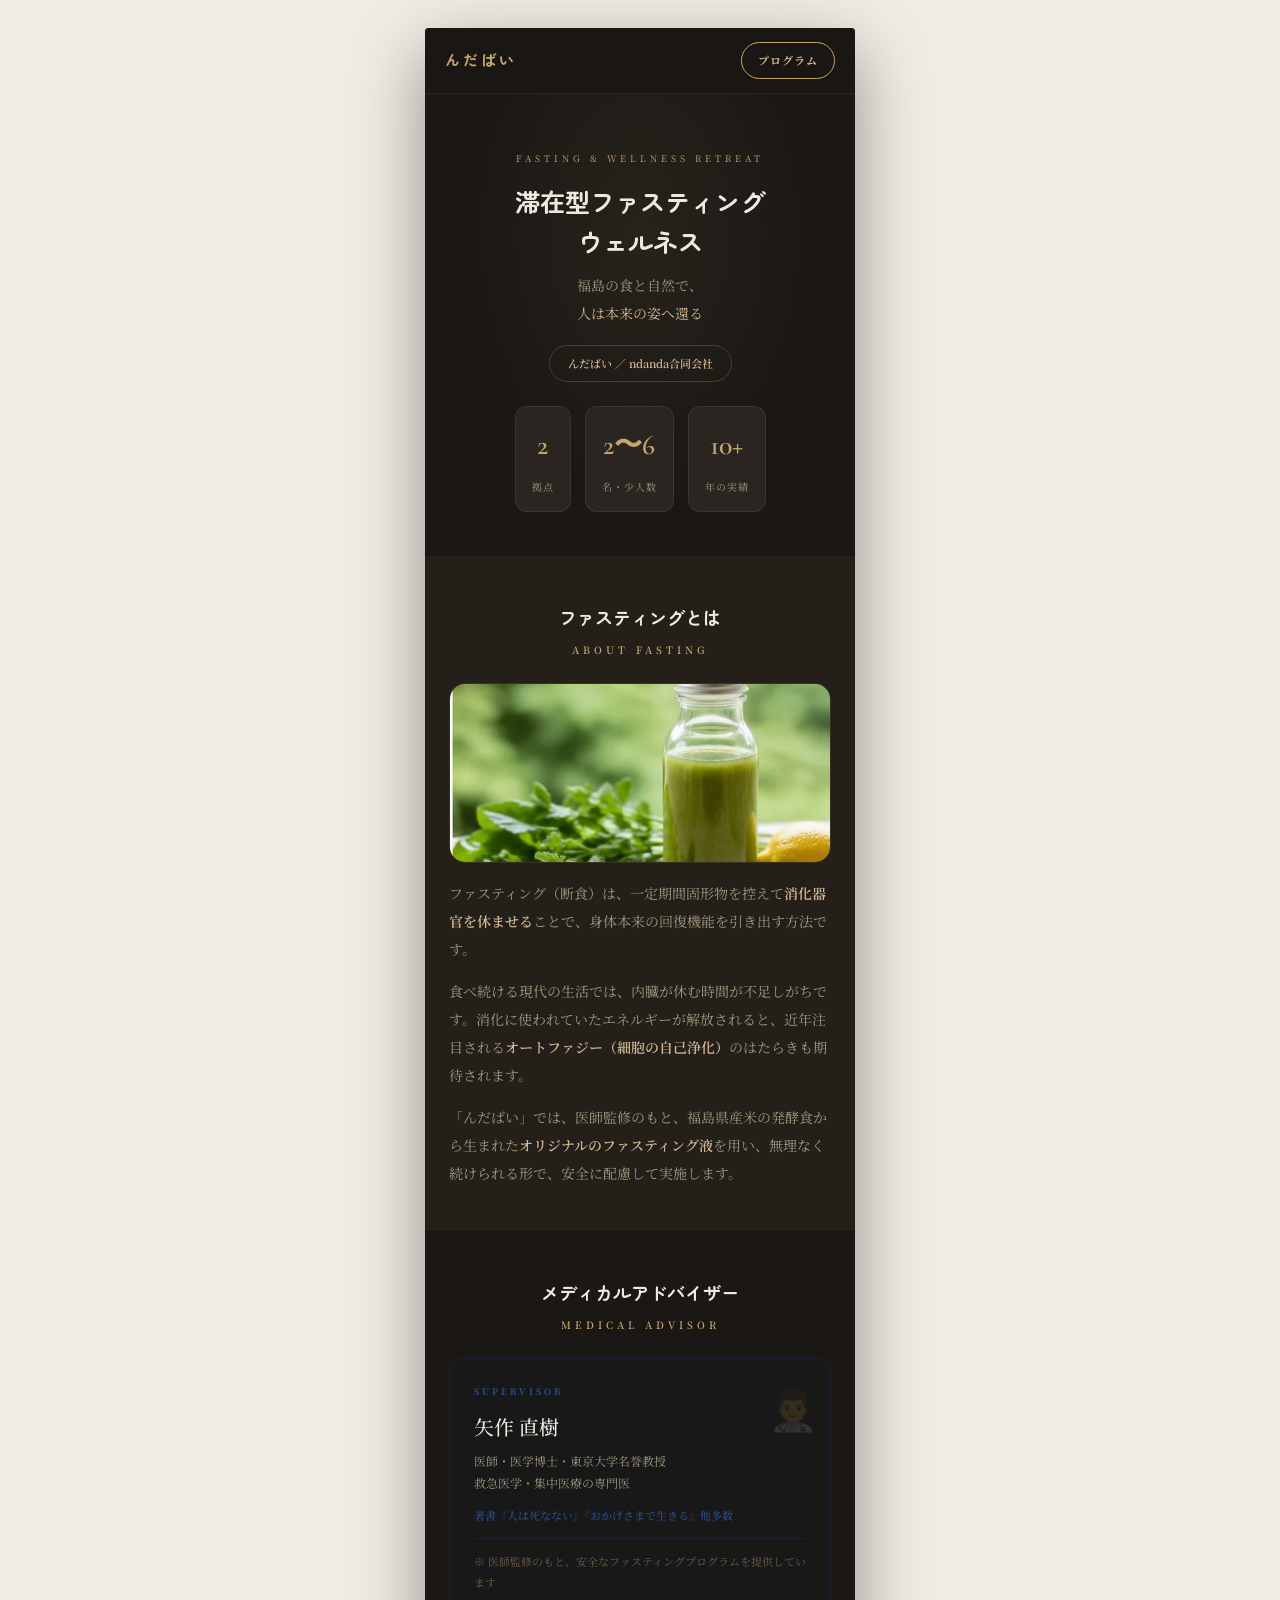
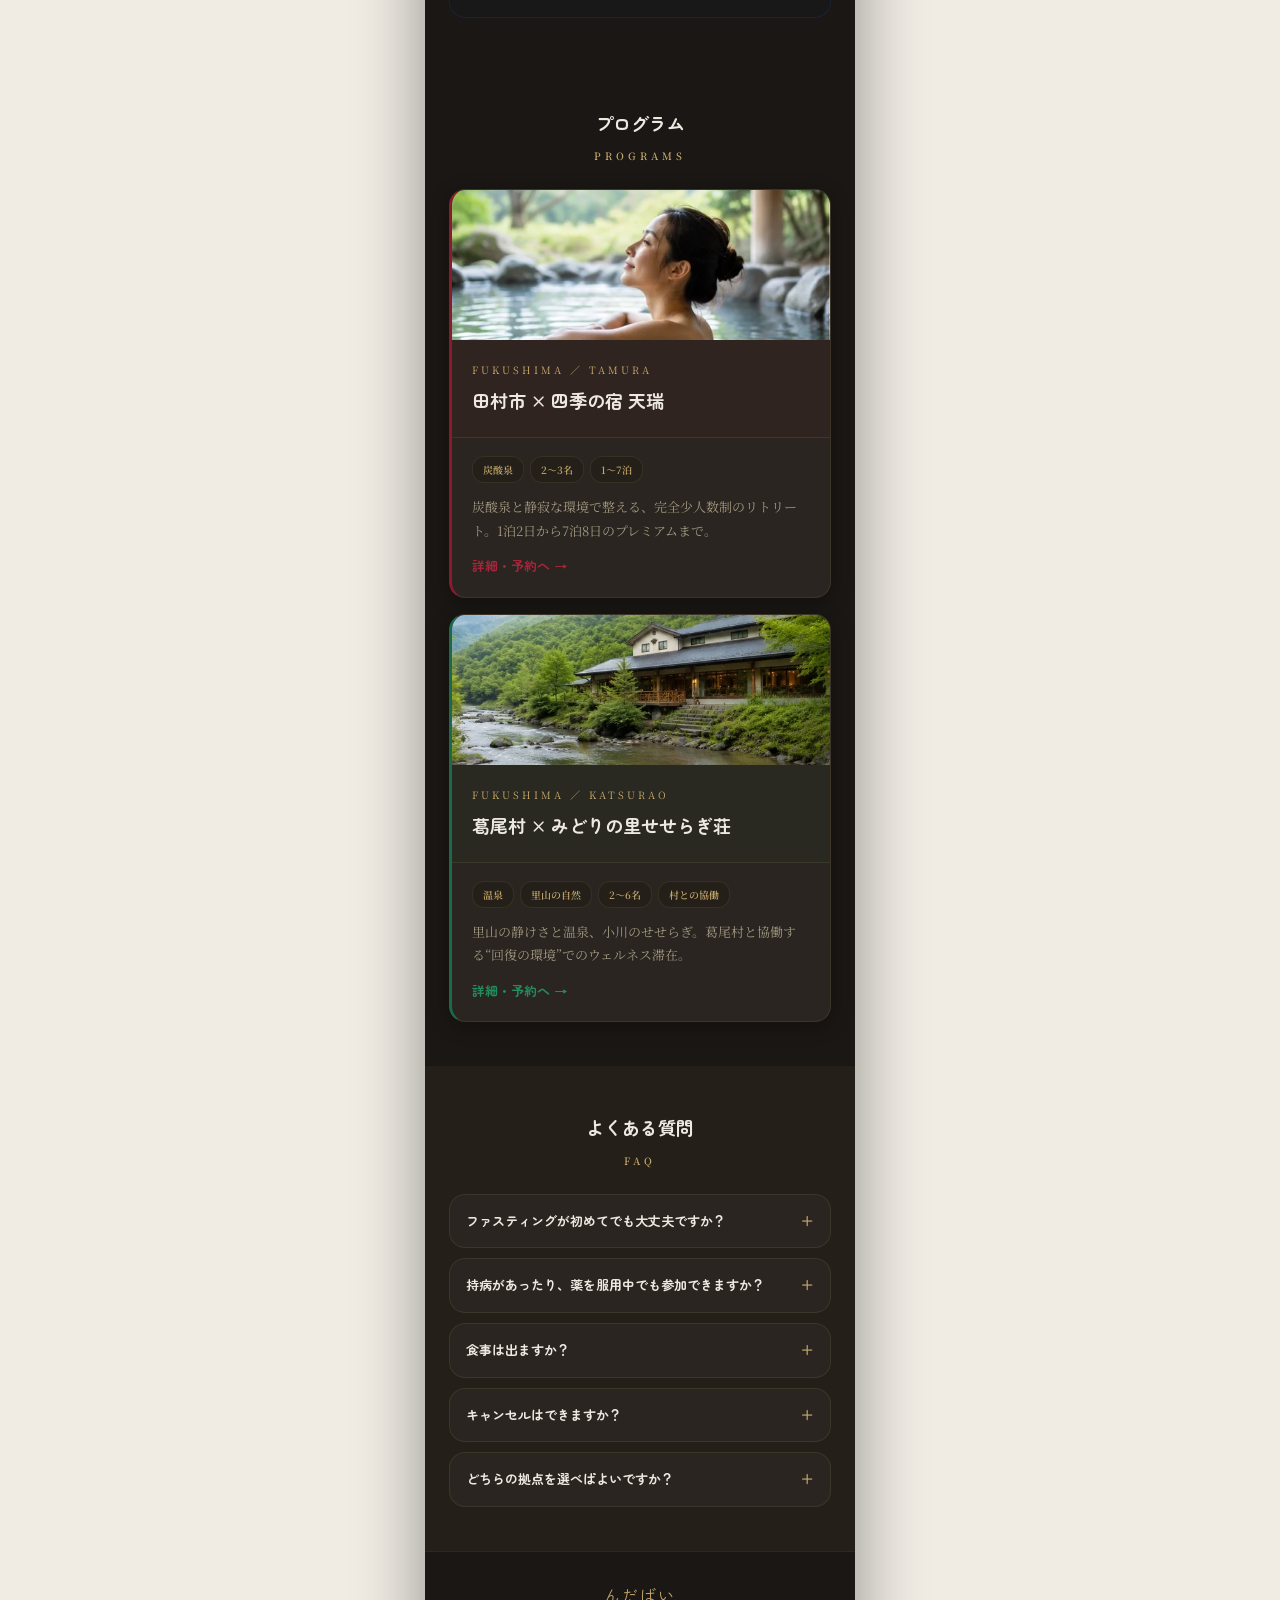
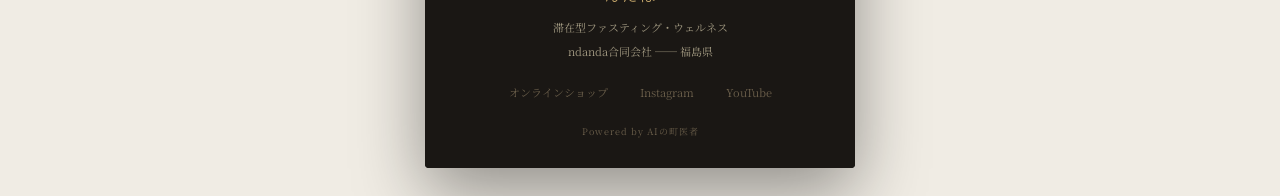
==== commit 36a4ada2: "feat: ダーク＆差し色テーマ化＋施設写真の切り出し配置 - shared/style.css をダーク基調(#1a1714)＋ゴールド＋差し色テーマに刷新（theme-tamura=バーガンディ/" ====
--- a/index.html
+++ b/index.html
@@ -5,7 +5,7 @@
 <meta name="viewport" content="width=device-width, initial-scale=1.0">
 <title>滞在型ファスティング・ウェルネス｜んだばい（ndanda合同会社）</title>
 <meta name="description" content="福島で体験する滞在型ファスティング・ウェルネス「んだばい」。田村市・四季の宿天瑞、葛尾村・みどりの里せせらぎ荘の2拠点。発酵食と自然で心身を整える、医師監修の少人数リトリート。">
-<meta name="theme-color" content="#6b4c2a">
+<meta name="theme-color" content="#1a1714">
 <link rel="canonical" href="https://hideo-t.github.io/ndabai-fasting/">
 <link rel="icon" href="data:image/svg+xml,%3Csvg%20xmlns='http://www.w3.org/2000/svg'%20viewBox='0%200%2032%2032'%3E%3Ccircle%20cx='16'%20cy='16'%20r='16'%20fill='%236b4c2a'/%3E%3Cpath%20d='M16%206c5.5%204.2%207.5%2010%200%2020-7.5-10-5.5-15.8%200-20z'%20fill='%23c4a66a'/%3E%3C/svg%3E">
 <meta property="og:type" content="website">
@@ -59,6 +59,7 @@
 <section class="section concept">
   <h2 class="section-title">ファスティングとは</h2>
   <div class="section-sub">ABOUT FASTING</div>
+  <img src="assets/images/02_fasting_drink.webp" alt="オリジナルファスティング液 - 福島県産米の発酵食から生まれたブレンド" class="section-image feature-image" loading="lazy" width="430" height="180">
   <div class="lead" style="text-align:left;">
     <p>ファスティング（断食）は、一定期間固形物を控えて<strong>消化器官を休ませる</strong>ことで、身体本来の回復機能を引き出す方法です。</p>
     <p>食べ続ける現代の生活では、内臓が休む時間が不足しがちです。消化に使われていたエネルギーが解放されると、近年注目される<strong>オートファジー（細胞の自己浄化）</strong>のはたらきも期待されます。</p>
@@ -85,7 +86,8 @@
   <div class="section-sub">PROGRAMS</div>
 
   <div class="programs-list">
-    <a class="program-card" href="tamura/">
+    <a class="program-card tamura" href="tamura/">
+      <img src="assets/images/01_onsen.webp" alt="四季の宿天瑞の炭酸泉でリラックスする女性" class="program-photo" loading="lazy" width="430" height="150">
       <div class="program-card-head">
         <div class="program-card-tag">FUKUSHIMA ／ TAMURA</div>
         <div class="program-card-title">田村市 × 四季の宿 天瑞</div>
@@ -101,7 +103,8 @@
       </div>
     </a>
 
-    <a class="program-card" href="katsurao/">
+    <a class="program-card katsurao" href="katsurao/">
+      <img src="assets/images/06_facility.webp" alt="川沿いの里山に佇むみどりの里せせらぎ荘" class="program-photo" loading="lazy" width="430" height="150">
       <div class="program-card-head">
         <div class="program-card-tag">FUKUSHIMA ／ KATSURAO</div>
         <div class="program-card-title">葛尾村 × みどりの里せせらぎ荘</div>
--- a/shared/style.css
+++ b/shared/style.css
@@ -1,32 +1,88 @@
 /* =============================================================
    んだばい 滞在型ファスティング・ウェルネス — 共通スタイル
-   和テイスト（茶系・ゴールド）／ スマホファースト 430px
+   ダーク基調 ＋ ゴールド ＋ 差し色（バーガンディ/エメラルド/ロイヤルブルー）
+   スマホファースト 430px
    ============================================================= */
 
 * { box-sizing: border-box; margin: 0; padding: 0; }
 
 :root {
-  --primary: #6b4c2a;        /* ダークブラウン */
-  --primary-dark: #523619;
-  --secondary: #c4a66a;      /* ゴールド */
-  --secondary-dark: #a8853f;
-  --accent: #3a2e1f;         /* ディープブラウン */
-  --bg: #f8f5f0;             /* クリーム */
-  --card: #ffffff;
-  --text: #5a4a35;           /* ソフトブラウン */
-  --ink: #3a2e1f;
-  --muted: #8a7a63;
-  --line: #e6ddcd;
-  --cream-tint: #f3ece0;
-  --success: #4a9a6a;        /* グリーン */
-  --alert: #c75c2a;          /* オレンジ */
-  --shadow: rgba(74, 53, 21, 0.08);
+  /* ===== ベース（ダーク＆ウォーム） ===== */
+  --bg-primary: #1a1714;
+  --bg-secondary: #242019;
+  --bg-card: #2a2520;
+  --bg-cream: #f8f5f0;
+  --bg-warm: #f0ece4;
+
+  /* ===== テキスト ===== */
+  --text-primary: #ede8e0;
+  --text-secondary: #a09880;
+  --text-muted: #6a5e4a;
+  --text-dark: #1a1714;
+
+  /* ===== ゴールド（共通アクセント） ===== */
+  --gold: #c4a66a;
+  --gold-light: #d4b896;
+  --gold-dark: #a88448;
+  --gold-glow: rgba(196,166,106,0.08);
+
+  /* ===== バーガンディ（食・身体・発酵 / 田村市） ===== */
+  --burgundy: #8B1A2B;
+  --burgundy-light: #A62639;
+  --burgundy-dark: #6B1420;
+  --burgundy-glow: rgba(139,26,43,0.12);
+  --burgundy-soft: rgba(139,26,43,0.06);
+
+  /* ===== ロイヤルブルー（芸能・知性・国際 / 矢作氏） ===== */
+  --royal-blue: #1E3A6E;
+  --royal-blue-light: #2A4F8F;
+  --royal-blue-dark: #152B52;
+  --royal-blue-glow: rgba(30,58,110,0.12);
+  --royal-blue-soft: rgba(30,58,110,0.06);
+
+  /* ===== エメラルドグリーン（自然・再生 / 葛尾村） ===== */
+  --emerald: #1B6B4A;
+  --emerald-light: #238C5E;
+  --emerald-dark: #145238;
+  --emerald-glow: rgba(27,107,74,0.12);
+  --emerald-soft: rgba(27,107,74,0.06);
+
+  /* ===== ユーティリティ ===== */
+  --border-subtle: rgba(196,166,106,0.12);
+  --border-gold: rgba(196,166,106,0.25);
+  --shadow-card: 0 4px 20px rgba(0,0,0,0.3);
+  --radius-card: 16px;
+  --radius-button: 28px;
+  --radius-tag: 12px;
+
+  /* ===== ページ別アクセント（既定＝ゴールド／トップ用） ===== */
+  --accent: var(--gold);
+  --accent-light: var(--gold-light);
+  --accent-dark: var(--gold-dark);
+  --accent-glow: var(--gold-glow);
+  --accent-soft: rgba(196,166,106,0.06);
+}
+
+/* ページテーマでアクセント切替 */
+body.theme-tamura {
+  --accent: var(--burgundy);
+  --accent-light: var(--burgundy-light);
+  --accent-dark: var(--burgundy-dark);
+  --accent-glow: var(--burgundy-glow);
+  --accent-soft: var(--burgundy-soft);
+}
+body.theme-katsurao {
+  --accent: var(--emerald);
+  --accent-light: var(--emerald-light);
+  --accent-dark: var(--emerald-dark);
+  --accent-glow: var(--emerald-glow);
+  --accent-soft: var(--emerald-soft);
 }
 
 body {
   font-family: 'Noto Serif JP', serif;
-  background: linear-gradient(135deg, #faf7f1, var(--bg));
-  color: var(--text);
+  background: var(--bg-warm);
+  color: var(--text-primary);
   line-height: 1.9;
   font-size: 14px;
   -webkit-font-smoothing: antialiased;
@@ -35,238 +91,252 @@
 .wrap {
   max-width: 430px;
   margin: 0 auto;
-  background: var(--card);
+  background: var(--bg-primary);
   min-height: 100vh;
   overflow: hidden;
 }
 
 @media (min-width: 520px) {
   body { padding: 28px 0; }
-  .wrap { box-shadow: 0 24px 70px rgba(58, 46, 31, 0.16); min-height: auto; }
+  .wrap { box-shadow: 0 24px 70px rgba(0,0,0,0.4); min-height: auto; border-radius: 4px; }
 }
 
 /* ===== Header ===== */
 .header {
   position: sticky; top: 0; z-index: 100;
-  background: linear-gradient(90deg, var(--primary), var(--secondary));
+  background: rgba(26,23,20,0.92);
   backdrop-filter: blur(8px);
-  padding: 12px 20px;
+  padding: 14px 20px;
   display: flex; justify-content: space-between; align-items: center;
-  box-shadow: 0 2px 10px rgba(0, 0, 0, 0.1);
-}
-.header-logo { font-family: 'Zen Maru Gothic', sans-serif; font-size: 14px; color: #fff; font-weight: 700; letter-spacing: 2px; text-shadow: 0 1px 2px rgba(0,0,0,0.2); }
-.header-cta { background: #fff; color: var(--primary); font-size: 11px; font-weight: 700; padding: 6px 14px; border-radius: 20px; text-decoration: none; letter-spacing: 1px; box-shadow: 0 2px 8px rgba(0,0,0,0.15); }
+  border-bottom: 1px solid var(--border-subtle);
+}
+.header-logo { font-family: 'Zen Maru Gothic', sans-serif; font-size: 15px; color: var(--gold); font-weight: 700; letter-spacing: 3px; }
+.header-cta { background: transparent; color: var(--accent-light); font-size: 11px; font-weight: 700; padding: 7px 16px; border-radius: var(--radius-button); text-decoration: none; letter-spacing: 1px; border: 1px solid var(--accent); transition: background 0.2s, color 0.2s; }
+.header-cta:hover { background: var(--accent); color: var(--text-primary); }
 
 /* ===== Breadcrumb ===== */
 .breadcrumb {
   display: flex; flex-wrap: wrap; gap: 6px; align-items: center;
-  padding: 12px 24px; font-size: 11px; color: var(--muted);
-  background: var(--cream-tint); border-bottom: 1px solid var(--line);
+  padding: 12px 24px; font-size: 11px; color: var(--text-muted);
+  background: var(--bg-secondary); border-bottom: 1px solid var(--border-subtle);
   font-family: 'Zen Maru Gothic', sans-serif;
 }
-.breadcrumb a { color: var(--secondary-dark); text-decoration: none; }
-.breadcrumb a:hover { color: var(--primary); text-decoration: underline; }
-.breadcrumb .sep { color: var(--line); }
+.breadcrumb a { color: var(--gold); text-decoration: none; }
+.breadcrumb a:hover { color: var(--gold-light); text-decoration: underline; }
+.breadcrumb .sep { color: var(--text-muted); }
 
 /* ===== Hero ===== */
-.hero {
-  position: relative;
-  background: linear-gradient(135deg, var(--secondary) 0%, var(--primary) 60%, var(--accent) 100%);
-  padding: 50px 24px 40px; text-align: center; overflow: hidden;
-}
-.hero::before { content: ''; position: absolute; top: -50%; left: -50%; width: 200%; height: 200%; background: radial-gradient(circle at 30% 70%, rgba(255,255,255,0.22) 0%, transparent 50%); }
-.hero::after { content: ''; position: absolute; bottom: 0; left: 0; right: 0; height: 60px; background: linear-gradient(to top, var(--card), transparent); }
-.hero-tag { font-size: 10px; letter-spacing: 5px; color: rgba(255,255,255,0.9); position: relative; margin-bottom: 12px; text-shadow: 0 1px 2px rgba(0,0,0,0.2); }
-.hero-title { font-family: 'Zen Maru Gothic', sans-serif; font-size: 24px; font-weight: 700; color: #fff; line-height: 1.6; position: relative; margin-bottom: 8px; text-shadow: 0 2px 4px rgba(0,0,0,0.25); }
-.hero-sub { font-family: 'Noto Serif JP', serif; font-size: 14px; color: rgba(255,255,255,0.95); line-height: 2; position: relative; text-shadow: 0 1px 2px rgba(0,0,0,0.2); }
-.hero-sub em { font-style: normal; color: #fdeccb; }
-.hero-badge { display: inline-flex; align-items: center; gap: 6px; margin-top: 16px; font-size: 11px; padding: 6px 16px; border-radius: 20px; background: rgba(255,255,255,0.92); border: none; color: var(--primary); position: relative; font-weight: 600; box-shadow: 0 4px 12px rgba(0,0,0,0.15); }
-.hero-stats { display: flex; justify-content: center; gap: 20px; margin-top: 20px; position: relative; flex-wrap: wrap; }
-.hero-stat { text-align: center; background: rgba(255,255,255,0.18); padding: 12px 16px; border-radius: 12px; backdrop-filter: blur(4px); }
-.hero-stat-num { font-family: 'Cormorant Garamond', serif; font-size: 28px; font-weight: 600; color: #fff; display: block; text-shadow: 0 1px 2px rgba(0,0,0,0.2); }
-.hero-stat-label { font-size: 10px; color: rgba(255,255,255,0.9); letter-spacing: 1px; }
+.hero { position: relative; background: var(--bg-primary); padding: 56px 24px 44px; text-align: center; overflow: hidden; }
+.hero::before { content: ''; position: absolute; inset: 0; background: radial-gradient(ellipse at 50% 30%, var(--accent-glow) 0%, transparent 60%); }
+.hero::after { content: ''; position: absolute; bottom: 0; left: 0; right: 0; height: 40px; background: linear-gradient(to top, var(--bg-primary), transparent); }
+.hero-tag { font-size: 9px; letter-spacing: 4px; color: var(--gold); position: relative; margin-bottom: 14px; }
+.hero-title { font-family: 'Zen Maru Gothic', sans-serif; font-size: 25px; font-weight: 700; color: var(--text-primary); line-height: 1.6; position: relative; margin-bottom: 10px; }
+.hero-sub { font-family: 'Noto Serif JP', serif; font-size: 14px; color: var(--text-secondary); line-height: 2; position: relative; }
+.hero-sub em { font-style: normal; color: var(--gold-light); }
+.hero-badge { display: inline-flex; align-items: center; gap: 6px; margin-top: 18px; font-size: 11px; padding: 7px 18px; border-radius: var(--radius-button); background: transparent; border: 1px solid var(--border-gold); color: var(--gold-light); position: relative; font-weight: 600; }
+.hero-stats { display: flex; justify-content: center; gap: 14px; margin-top: 24px; position: relative; flex-wrap: wrap; }
+.hero-stat { text-align: center; background: var(--bg-card); padding: 12px 16px; border-radius: 12px; border: 1px solid var(--border-subtle); }
+.hero-stat-num { font-family: 'Cormorant Garamond', serif; font-size: 28px; font-weight: 600; color: var(--gold); display: block; }
+.hero-stat-label { font-size: 10px; color: var(--text-secondary); letter-spacing: 1px; }
 
 /* ===== Section ===== */
-.section { padding: 40px 24px; }
-.section-title { font-family: 'Zen Maru Gothic', sans-serif; font-size: 18px; font-weight: 700; color: var(--ink); text-align: center; margin-bottom: 4px; }
-.section-sub { font-size: 10px; color: var(--secondary-dark); text-align: center; letter-spacing: 4px; margin-bottom: 24px; font-weight: 600; }
+.section { padding: 44px 24px; }
+.section.alt { background: var(--bg-secondary); }
+.section-title { font-family: 'Zen Maru Gothic', sans-serif; font-size: 18px; font-weight: 700; color: var(--text-primary); text-align: center; margin-bottom: 6px; }
+.section-sub { font-size: 10px; color: var(--gold); text-align: center; letter-spacing: 4px; margin-bottom: 8px; font-weight: 600; }
+.section-title + .section-sub { margin-bottom: 24px; }
+/* ゴールドのセパレーター */
+.gold-divider { width: 40px; height: 1px; background: linear-gradient(90deg, transparent, var(--gold), transparent); margin: 18px auto 24px; }
 
 /* ===== Concept ===== */
-.concept { background: linear-gradient(135deg, var(--cream-tint), #faf5ec); text-align: center; }
-.concept-text { font-family: 'Noto Serif JP', serif; font-size: 15px; color: var(--ink); line-height: 2.2; }
-
-/* ===== Lead text block (common content) ===== */
-.lead { font-family: 'Noto Serif JP', serif; font-size: 14px; color: var(--text); line-height: 2; }
+.concept { background: var(--bg-secondary); text-align: center; }
+.concept-text { font-family: 'Noto Serif JP', serif; font-size: 15px; color: var(--text-primary); line-height: 2.2; }
+
+/* ===== Lead text ===== */
+.lead { font-family: 'Noto Serif JP', serif; font-size: 14px; color: var(--text-secondary); line-height: 2; }
 .lead p { margin-bottom: 14px; }
 .lead p:last-child { margin-bottom: 0; }
-.lead strong { color: var(--primary); font-weight: 600; }
-
-/* ===== Doctor / Advisor ===== */
-.doctor-card { background: linear-gradient(135deg, #fbf6ec, #f6efe1); border-radius: 16px; padding: 24px; border: 2px solid var(--secondary); position: relative; overflow: hidden; }
-.doctor-card::before { content: '👨‍⚕️'; position: absolute; top: 10px; right: 10px; font-size: 40px; opacity: 0.15; }
-.doctor-label { font-size: 9px; letter-spacing: 4px; color: var(--secondary-dark); margin-bottom: 8px; font-weight: 600; }
-.doctor-name { font-family: 'Noto Serif JP', serif; font-size: 20px; font-weight: 500; color: var(--ink); margin-bottom: 4px; }
-.doctor-title { font-size: 12px; color: var(--muted); line-height: 1.8; margin-bottom: 12px; }
-.doctor-books { font-size: 11px; color: var(--primary); font-weight: 500; }
-.doctor-note { font-size: 11px; color: var(--muted); margin-top: 12px; padding-top: 12px; border-top: 1px solid var(--secondary); }
-
-/* ===== Programs list (top page cards) ===== */
+.lead strong { color: var(--gold-light); font-weight: 600; }
+
+/* ===== Doctor / Advisor（常時ロイヤルブルー） ===== */
+.doctor-card { background: var(--royal-blue-soft); border: 1px solid rgba(30,58,110,0.30); border-radius: var(--radius-card); padding: 24px; position: relative; overflow: hidden; }
+.doctor-card::before { content: '👨‍⚕️'; position: absolute; top: 10px; right: 12px; font-size: 40px; opacity: 0.12; }
+.doctor-label { font-size: 9px; letter-spacing: 3px; color: var(--royal-blue-light); margin-bottom: 8px; font-weight: 700; }
+.doctor-name { font-family: 'Noto Serif JP', serif; font-size: 20px; font-weight: 500; color: var(--text-primary); margin-bottom: 4px; }
+.doctor-title { font-size: 12px; color: var(--text-secondary); line-height: 1.8; margin-bottom: 12px; }
+.doctor-books { font-size: 11px; color: var(--royal-blue-light); font-weight: 500; }
+.doctor-note { font-size: 11px; color: var(--text-muted); margin-top: 12px; padding-top: 12px; border-top: 1px solid rgba(30,58,110,0.30); }
+
+/* ===== Programs list (top page) ===== */
 .programs-list { display: flex; flex-direction: column; gap: 16px; }
-.program-card {
-  display: block; text-decoration: none; color: inherit;
-  background: var(--card); border: 1px solid var(--line); border-radius: 16px; overflow: hidden;
-  box-shadow: 0 6px 20px var(--shadow); transition: transform 0.25s, box-shadow 0.25s;
-}
-.program-card:hover { transform: translateY(-3px); box-shadow: 0 12px 30px rgba(58,46,31,0.16); }
-.program-card-head { background: linear-gradient(135deg, var(--secondary) 0%, var(--primary) 100%); color: #fff; padding: 20px; }
-.program-card-tag { font-size: 10px; letter-spacing: 3px; opacity: 0.9; }
-.program-card-title { font-family: 'Zen Maru Gothic', sans-serif; font-size: 18px; font-weight: 700; margin-top: 4px; text-shadow: 0 1px 2px rgba(0,0,0,0.2); }
+.program-card { display: block; text-decoration: none; color: inherit; background: var(--bg-card); border: 1px solid var(--border-subtle); border-radius: var(--radius-card); overflow: hidden; box-shadow: var(--shadow-card); transition: border-color 0.3s, box-shadow 0.3s, transform 0.25s; }
+.program-card:hover { transform: translateY(-3px); border-color: var(--border-gold); box-shadow: 0 12px 32px rgba(0,0,0,0.45); }
+.program-card.tamura { border-left: 3px solid var(--burgundy); }
+.program-card.katsurao { border-left: 3px solid var(--emerald); }
+.program-card-head { padding: 20px; border-bottom: 1px solid var(--border-subtle); }
+.program-card.tamura .program-card-head { background: var(--burgundy-soft); }
+.program-card.katsurao .program-card-head { background: var(--emerald-soft); }
+.program-card-tag { font-size: 10px; letter-spacing: 3px; color: var(--gold); }
+.program-card-title { font-family: 'Zen Maru Gothic', sans-serif; font-size: 18px; font-weight: 700; margin-top: 4px; color: var(--text-primary); }
 .program-card-body { padding: 18px 20px; }
 .program-card-features { display: flex; flex-wrap: wrap; gap: 6px; margin-bottom: 12px; }
-.program-card-feature { font-size: 10px; padding: 3px 10px; border-radius: 12px; background: var(--cream-tint); color: var(--secondary-dark); font-weight: 600; }
-.program-card-desc { font-size: 13px; color: var(--text); line-height: 1.8; }
-.program-card-link { display: inline-flex; align-items: center; gap: 6px; margin-top: 12px; font-family: 'Zen Maru Gothic', sans-serif; font-size: 13px; font-weight: 700; color: var(--primary); }
-.program-card.soon { opacity: 0.65; pointer-events: none; }
-.program-card.soon .program-card-head { background: linear-gradient(135deg, #cfc4b0, #b3a589); }
+.program-card-feature { font-size: 10px; padding: 3px 10px; border-radius: var(--radius-tag); background: var(--bg-secondary); color: var(--gold); font-weight: 600; border: 1px solid var(--border-subtle); }
+.program-card-desc { font-size: 13px; color: var(--text-secondary); line-height: 1.8; }
+.program-card.tamura .program-card-link { color: var(--burgundy-light); }
+.program-card.katsurao .program-card-link { color: var(--emerald-light); }
+.program-card-link { display: inline-flex; align-items: center; gap: 6px; margin-top: 12px; font-family: 'Zen Maru Gothic', sans-serif; font-size: 13px; font-weight: 700; color: var(--gold); }
 
 /* ===== Courses ===== */
-.course-card { background: var(--card); border-radius: 14px; padding: 20px; margin-bottom: 12px; border: 2px solid var(--line); transition: all 0.3s; position: relative; overflow: hidden; }
-.course-card::before { content: ''; position: absolute; top: 0; left: 0; width: 4px; height: 100%; background: var(--secondary); }
-.course-card:hover { border-color: var(--secondary); box-shadow: 0 8px 24px rgba(168,133,63,0.18); transform: translateY(-2px); }
-.course-card.featured { border-color: var(--primary); background: linear-gradient(135deg, #fbf4e6, var(--card)); }
-.course-card.featured::before { background: linear-gradient(180deg, var(--secondary), var(--primary)); }
-.course-ribbon { position: absolute; top: 14px; right: 0; background: var(--primary); color: #fff; font-size: 10px; font-weight: 700; letter-spacing: 1px; padding: 3px 12px; border-radius: 14px 0 0 14px; font-family: 'Zen Maru Gothic', sans-serif; }
+.course-card { background: var(--bg-card); border-radius: var(--radius-card); padding: 20px; margin-bottom: 12px; border: 1px solid var(--border-subtle); transition: all 0.3s; position: relative; overflow: hidden; }
+.course-card::before { content: ''; position: absolute; top: 0; left: 0; width: 3px; height: 100%; background: var(--accent); }
+.course-card:hover { border-color: var(--border-gold); box-shadow: var(--shadow-card); transform: translateY(-2px); }
+.course-card.featured { border-color: var(--border-gold); background: linear-gradient(135deg, var(--accent-soft), var(--bg-card)); }
+.course-card.featured::before { background: linear-gradient(180deg, var(--gold), var(--accent)); }
+.course-ribbon { position: absolute; top: 14px; right: 0; background: var(--accent); color: var(--text-primary); font-size: 10px; font-weight: 700; letter-spacing: 1px; padding: 3px 12px; border-radius: var(--radius-tag) 0 0 var(--radius-tag); font-family: 'Zen Maru Gothic', sans-serif; }
 .course-header { display: flex; justify-content: space-between; align-items: flex-start; margin-bottom: 8px; gap: 10px; }
-.course-name { font-family: 'Zen Maru Gothic', sans-serif; font-size: 16px; font-weight: 700; color: var(--ink); }
-.course-price { font-family: 'Cormorant Garamond', serif; font-size: 22px; font-weight: 600; color: var(--secondary-dark); white-space: nowrap; }
+.course-name { font-family: 'Zen Maru Gothic', sans-serif; font-size: 16px; font-weight: 700; color: var(--text-primary); }
+.course-price { font-family: 'Cormorant Garamond', serif; font-size: 22px; font-weight: 600; color: var(--accent-light); white-space: nowrap; }
 .course-price small { font-size: 12px; font-weight: 400; }
-.course-detail { font-size: 12px; color: var(--muted); line-height: 1.7; }
+.course-detail { font-size: 12px; color: var(--text-secondary); line-height: 1.7; }
 .course-includes { display: flex; flex-wrap: wrap; gap: 6px; margin-top: 10px; }
-.course-include { font-size: 10px; padding: 3px 10px; border-radius: 12px; background: var(--cream-tint); color: var(--secondary-dark); font-weight: 500; }
+.course-include { font-size: 10px; padding: 3px 10px; border-radius: var(--radius-tag); background: var(--bg-secondary); color: var(--gold); font-weight: 500; border: 1px solid var(--border-subtle); }
 
 /* ===== Timeline ===== */
-.timeline { background: linear-gradient(135deg, var(--cream-tint), #faf5ec); }
+.timeline { background: var(--bg-secondary); }
 .tl-day { margin-bottom: 20px; }
-.tl-day-label { font-family: 'Zen Maru Gothic', sans-serif; font-size: 14px; font-weight: 700; color: #fff; margin-bottom: 10px; padding: 8px 14px; border-radius: 20px; display: inline-flex; align-items: center; gap: 8px; background: linear-gradient(90deg, var(--primary), var(--secondary)); }
-.tl-day:last-child .tl-day-label { background: linear-gradient(90deg, var(--secondary-dark), var(--secondary)); }
+.tl-day-label { font-family: 'Zen Maru Gothic', sans-serif; font-size: 14px; font-weight: 700; color: var(--text-primary); margin-bottom: 10px; padding: 8px 14px; border-radius: var(--radius-button); display: inline-flex; align-items: center; gap: 8px; background: var(--accent); }
+.tl-day:last-child .tl-day-label { background: var(--accent-dark); }
 .tl-item { display: flex; gap: 12px; margin-bottom: 8px; padding-left: 20px; position: relative; }
-.tl-item::before { content: ''; position: absolute; left: 3px; top: 8px; width: 2px; height: calc(100% + 8px); background: linear-gradient(180deg, var(--primary), var(--secondary)); }
+.tl-item::before { content: ''; position: absolute; left: 3px; top: 8px; width: 2px; height: calc(100% + 8px); background: var(--gold); opacity: 0.5; }
 .tl-item:last-child::before { display: none; }
-.tl-time { font-weight: 600; color: var(--secondary-dark); min-width: 50px; font-size: 13px; }
-.tl-content { color: var(--ink); font-size: 13px; }
-.tl-highlight { display: inline-block; background: linear-gradient(90deg, var(--primary), var(--secondary)); padding: 4px 10px; border-radius: 20px; font-size: 11px; color: #fff; font-weight: 500; margin-top: 4px; }
+.tl-time { font-weight: 600; color: var(--accent-light); min-width: 50px; font-size: 13px; }
+.tl-content { color: var(--text-primary); font-size: 13px; }
+.tl-highlight { display: inline-block; background: var(--accent); padding: 4px 10px; border-radius: var(--radius-button); font-size: 11px; color: var(--text-primary); font-weight: 500; margin-top: 4px; }
 
 /* ===== Options ===== */
 .option-grid { display: grid; grid-template-columns: 1fr 1fr; gap: 10px; }
-.option-card { background: var(--card); border-radius: 12px; padding: 16px; text-align: center; border: 2px solid var(--line); transition: all 0.3s; }
-.option-card:hover { transform: translateY(-4px); box-shadow: 0 8px 20px rgba(58,46,31,0.1); border-color: var(--secondary); }
+.option-card { background: var(--bg-card); border-radius: var(--radius-card); padding: 16px; text-align: center; border: 1px solid var(--border-gold); transition: all 0.3s; }
+.option-card:hover { transform: translateY(-4px); box-shadow: var(--shadow-card); border-color: var(--gold); }
 .option-icon { font-size: 32px; margin-bottom: 6px; }
-.option-name { font-family: 'Zen Maru Gothic', sans-serif; font-size: 13px; font-weight: 600; color: var(--ink); margin-bottom: 2px; }
-.option-price { font-size: 13px; color: var(--secondary-dark); font-weight: 700; }
-.option-desc { font-size: 10px; color: var(--muted); margin-top: 4px; }
+.option-name { font-family: 'Zen Maru Gothic', sans-serif; font-size: 13px; font-weight: 600; color: var(--text-primary); margin-bottom: 2px; }
+.option-price { font-size: 13px; color: var(--gold); font-weight: 700; }
+.option-desc { font-size: 10px; color: var(--text-muted); margin-top: 4px; }
 
 /* ===== Features ===== */
 .feature-list { display: flex; flex-direction: column; gap: 12px; }
-.feature-item { display: flex; gap: 14px; align-items: flex-start; background: var(--card); border-radius: 12px; padding: 16px; border-left: 4px solid var(--secondary); box-shadow: 0 2px 8px var(--shadow); }
-.feature-icon { width: 44px; height: 44px; background: linear-gradient(135deg, var(--secondary), var(--primary)); border-radius: 12px; display: flex; align-items: center; justify-content: center; font-size: 22px; flex-shrink: 0; }
-.feature-text { font-size: 13px; color: var(--ink); line-height: 1.7; }
-.feature-text strong { color: var(--primary); }
+.feature-item { display: flex; gap: 14px; align-items: flex-start; background: var(--bg-card); border-radius: var(--radius-card); padding: 16px; border-left: 3px solid var(--accent); box-shadow: var(--shadow-card); }
+.feature-icon { width: 44px; height: 44px; background: var(--accent-soft); border: 1px solid var(--border-subtle); border-radius: 12px; display: flex; align-items: center; justify-content: center; font-size: 22px; flex-shrink: 0; }
+.feature-text { font-size: 13px; color: var(--text-secondary); line-height: 1.7; }
+.feature-text strong { color: var(--gold-light); }
 
 /* ===== Access ===== */
-.access-card { background: linear-gradient(135deg, #fbf6ec, var(--cream-tint)); border-radius: 16px; padding: 20px; border: 2px solid var(--secondary); }
-.access-title { font-family: 'Zen Maru Gothic', sans-serif; font-size: 14px; font-weight: 700; color: var(--primary); margin-bottom: 12px; }
-.access-row { display: flex; justify-content: space-between; font-size: 12px; color: var(--ink); padding: 8px 0; border-bottom: 1px solid rgba(196,166,106,0.3); gap: 12px; }
+.access-card { background: var(--bg-card); border-radius: var(--radius-card); padding: 20px; border: 1px solid var(--border-gold); }
+.access-title { font-family: 'Zen Maru Gothic', sans-serif; font-size: 14px; font-weight: 700; color: var(--gold); margin-bottom: 12px; }
+.access-row { display: flex; justify-content: space-between; font-size: 12px; color: var(--text-primary); padding: 8px 0; border-bottom: 1px solid var(--border-subtle); gap: 12px; }
 .access-row:last-child { border-bottom: none; }
+.access-row span:first-child { color: var(--text-secondary); }
 
 /* ===== FAQ ===== */
 .faq-list { display: flex; flex-direction: column; gap: 10px; }
-.faq-item { background: var(--card); border: 1px solid var(--line); border-radius: 12px; overflow: hidden; }
-.faq-q { font-family: 'Zen Maru Gothic', sans-serif; font-size: 13px; font-weight: 700; color: var(--primary); padding: 14px 16px; cursor: pointer; display: flex; justify-content: space-between; gap: 10px; list-style: none; }
+.faq-item { background: var(--bg-card); border: 1px solid var(--border-subtle); border-radius: var(--radius-card); overflow: hidden; }
+.faq-q { font-family: 'Zen Maru Gothic', sans-serif; font-size: 13px; font-weight: 700; color: var(--text-primary); padding: 14px 16px; cursor: pointer; display: flex; justify-content: space-between; gap: 10px; list-style: none; }
 .faq-q::-webkit-details-marker { display: none; }
-.faq-q::after { content: '＋'; color: var(--secondary-dark); font-weight: 700; transition: transform 0.2s; }
+.faq-q::after { content: '＋'; color: var(--gold); font-weight: 700; }
 .faq-item[open] .faq-q::after { content: '−'; }
-.faq-a { padding: 0 16px 16px; font-size: 13px; color: var(--text); line-height: 1.9; }
+.faq-a { padding: 0 16px 16px; font-size: 13px; color: var(--text-secondary); line-height: 1.9; }
 
 /* ===== Booking Form ===== */
-.booking { background: linear-gradient(135deg, var(--primary) 0%, var(--accent) 100%); color: #fff; padding: 40px 24px; position: relative; }
-.booking::before { content: ''; position: absolute; inset: 0; background: url("data:image/svg+xml,%3Csvg width='60' height='60' viewBox='0 0 60 60' xmlns='http://www.w3.org/2000/svg'%3E%3Cg fill='none' fill-rule='evenodd'%3E%3Cg fill='%23ffffff' fill-opacity='0.05'%3E%3Cpath d='M36 34v-4h-2v4h-4v2h4v4h2v-4h4v-2h-4zm0-30V0h-2v4h-4v2h4v4h2V6h4V4h-4zM6 34v-4H4v4H0v2h4v4h2v-4h4v-2H6zM6 4V0H4v4H0v2h4v4h2V6h4V4H6z'/%3E%3C/g%3E%3C/g%3E%3C/svg%3E"); }
-.booking .section-title { color: #fff; position: relative; }
-.booking .section-sub { color: var(--secondary); position: relative; }
-.booking-card { background: rgba(255,255,255,0.12); border-radius: 14px; padding: 20px; margin-bottom: 16px; border: 1px solid rgba(255,255,255,0.2); backdrop-filter: blur(8px); position: relative; }
-.booking-label { display: block; font-family: 'Zen Maru Gothic', sans-serif; font-size: 11px; font-weight: 600; color: var(--secondary); letter-spacing: 1px; margin-bottom: 8px; }
-.booking-select, .booking-input { width: 100%; padding: 12px 14px; border: 2px solid rgba(255,255,255,0.3); border-radius: 10px; font-size: 14px; font-family: 'Zen Maru Gothic', sans-serif; background: rgba(255,255,255,0.12); color: #fff; margin-bottom: 12px; outline: none; transition: border-color 0.2s, background 0.2s; }
+.booking { background: var(--bg-secondary); color: var(--text-primary); padding: 44px 24px; position: relative; }
+.booking .section-title { color: var(--text-primary); }
+.booking .section-sub { color: var(--gold); }
+.booking-card { background: var(--bg-card); border-radius: var(--radius-card); padding: 20px; margin-bottom: 16px; border: 1px solid var(--border-subtle); }
+.booking-label { display: block; font-family: 'Zen Maru Gothic', sans-serif; font-size: 11px; font-weight: 600; color: var(--gold); letter-spacing: 1px; margin-bottom: 8px; }
+.booking-select, .booking-input { width: 100%; padding: 12px 14px; border: 1px solid var(--border-subtle); border-radius: 10px; font-size: 14px; font-family: 'Zen Maru Gothic', sans-serif; background: var(--bg-secondary); color: var(--text-primary); margin-bottom: 12px; outline: none; transition: border-color 0.2s, box-shadow 0.2s; }
 .booking-select { appearance: auto; }
-.booking-select option { background: var(--accent); color: #fff; }
-.booking-input::placeholder { color: rgba(255,255,255,0.5); }
-.booking-select:focus, .booking-input:focus { border-color: var(--secondary); background: rgba(255,255,255,0.18); }
+.booking-select option { background: var(--bg-card); color: var(--text-primary); }
+.booking-input::placeholder { color: var(--text-muted); }
+.booking-select:focus, .booking-input:focus { border-color: var(--gold); box-shadow: 0 0 0 3px var(--gold-glow); }
 textarea.booking-input { resize: vertical; min-height: 80px; }
 
-.booking-options { display: flex; flex-direction: column; gap: 10px; position: relative; }
-.booking-opt { display: flex; align-items: center; gap: 12px; padding: 12px; background: rgba(255,255,255,0.1); border-radius: 10px; cursor: pointer; transition: all 0.2s; border: 2px solid transparent; }
-.booking-opt:hover { background: rgba(255,255,255,0.16); transform: translateX(4px); }
-.booking-opt:has(input:checked) { border-color: var(--secondary); background: rgba(196,166,106,0.22); }
-.booking-opt:has(input:focus-visible) { outline: 2px solid #fff; outline-offset: 2px; }
+.booking-options { display: flex; flex-direction: column; gap: 10px; }
+.booking-opt { display: flex; align-items: center; gap: 12px; padding: 12px; background: var(--bg-secondary); border-radius: 10px; cursor: pointer; transition: all 0.2s; border: 1px solid var(--border-subtle); }
+.booking-opt:hover { border-color: var(--border-gold); }
+.booking-opt:has(input:checked) { border-color: var(--gold); background: var(--gold-glow); }
+.booking-opt:has(input:focus-visible) { outline: 2px solid var(--gold); outline-offset: 2px; }
 .booking-opt input { position: absolute; width: 1px; height: 1px; opacity: 0; margin: 0; }
-.booking-check { width: 22px; height: 22px; border: 2px solid var(--secondary); border-radius: 6px; display: flex; align-items: center; justify-content: center; flex-shrink: 0; transition: all 0.2s; }
-.booking-opt:has(input:checked) .booking-check { background: var(--secondary); }
-.booking-opt:has(input:checked) .booking-check::after { content: '✓'; color: var(--accent); font-size: 14px; font-weight: 700; }
+.booking-check { width: 22px; height: 22px; border: 2px solid var(--gold); border-radius: 6px; display: flex; align-items: center; justify-content: center; flex-shrink: 0; transition: all 0.2s; }
+.booking-opt:has(input:checked) .booking-check { background: var(--gold); }
+.booking-opt:has(input:checked) .booking-check::after { content: '✓'; color: var(--bg-primary); font-size: 14px; font-weight: 700; }
 .booking-opt-info { flex: 1; }
-.booking-opt-name { font-size: 13px; font-weight: 600; color: #fff; }
-.booking-opt-desc { font-size: 10px; color: rgba(255,255,255,0.7); }
-.booking-opt-price { font-size: 14px; font-weight: 700; color: var(--secondary); }
-
-.booking-summary { background: rgba(255,255,255,0.14); border-radius: 14px; padding: 20px; margin-bottom: 20px; border: 2px solid var(--secondary); backdrop-filter: blur(8px); position: relative; }
-.summary-title { font-family: 'Zen Maru Gothic', sans-serif; font-size: 14px; font-weight: 700; color: var(--secondary); margin-bottom: 12px; }
-.summary-row { display: flex; justify-content: space-between; font-size: 13px; padding: 6px 0; border-bottom: 1px solid rgba(255,255,255,0.12); color: rgba(255,255,255,0.92); }
+.booking-opt-name { font-size: 13px; font-weight: 600; color: var(--text-primary); }
+.booking-opt-desc { font-size: 10px; color: var(--text-muted); }
+.booking-opt-price { font-size: 14px; font-weight: 700; color: var(--gold); }
+
+.booking-summary { background: var(--bg-card); border-radius: var(--radius-card); padding: 20px; margin-bottom: 20px; border: 1px solid var(--border-gold); }
+.summary-title { font-family: 'Zen Maru Gothic', sans-serif; font-size: 14px; font-weight: 700; color: var(--gold); margin-bottom: 12px; }
+.summary-row { display: flex; justify-content: space-between; font-size: 13px; padding: 6px 0; border-bottom: 1px solid var(--border-subtle); color: var(--text-secondary); }
 .summary-row:last-child { border-bottom: none; }
-.summary-total { display: flex; justify-content: space-between; font-size: 20px; font-weight: 700; color: #fff; padding: 12px 0 0; border-top: 2px solid var(--secondary); margin-top: 8px; }
-
-.booking-cta { display: block; width: 100%; background: linear-gradient(90deg, var(--secondary), #e7c98a); color: var(--accent); border: none; padding: 16px; border-radius: 30px; font-size: 15px; font-weight: 700; font-family: 'Zen Maru Gothic', sans-serif; letter-spacing: 2px; cursor: pointer; transition: all 0.3s; text-align: center; position: relative; box-shadow: 0 4px 15px rgba(196,166,106,0.4); }
-.booking-cta:hover { transform: translateY(-3px); box-shadow: 0 8px 25px rgba(196,166,106,0.5); }
+.summary-total { display: flex; justify-content: space-between; font-size: 22px; font-weight: 700; color: var(--gold); padding: 12px 0 0; border-top: 1px solid var(--border-gold); margin-top: 8px; font-family: 'Cormorant Garamond', serif; }
+
+.booking-cta { display: block; width: 100%; background: linear-gradient(135deg, var(--accent), var(--accent-light)); color: var(--text-primary); border: none; padding: 16px; border-radius: var(--radius-button); font-size: 15px; font-weight: 700; font-family: 'Zen Maru Gothic', sans-serif; letter-spacing: 2px; cursor: pointer; transition: opacity 0.2s, transform 0.2s; text-align: center; }
+.booking-cta:hover { opacity: 0.92; transform: translateY(-2px); }
+.booking-cta:active { transform: scale(0.99); }
 .booking-cta:disabled { opacity: 0.5; cursor: not-allowed; transform: none; }
-.booking-note { text-align: center; font-size: 11px; color: rgba(255,255,255,0.7); margin-top: 16px; line-height: 1.8; position: relative; }
-
-/* Retry button (shown on submit failure) */
-.retry-btn { display: none; width: 100%; margin-top: 12px; background: transparent; color: var(--secondary); border: 2px solid var(--secondary); padding: 12px; border-radius: 30px; font-size: 13px; font-weight: 700; font-family: 'Zen Maru Gothic', sans-serif; cursor: pointer; position: relative; }
+.booking-note { text-align: center; font-size: 11px; color: var(--text-muted); margin-top: 16px; line-height: 1.8; }
+
+.retry-btn { display: none; width: 100%; margin-top: 12px; background: transparent; color: var(--accent-light); border: 1px solid var(--accent); padding: 12px; border-radius: var(--radius-button); font-size: 13px; font-weight: 700; font-family: 'Zen Maru Gothic', sans-serif; cursor: pointer; }
 .retry-btn.show { display: block; }
-.retry-btn:hover { background: rgba(196,166,106,0.2); }
+.retry-btn:hover { background: var(--accent); color: var(--text-primary); }
 
 /* ===== Policy ===== */
-.policy { background: linear-gradient(135deg, var(--cream-tint), #f6ece2); }
-.policy-table { width: 100%; border-collapse: collapse; font-size: 12px; background: var(--card); border-radius: 10px; overflow: hidden; box-shadow: 0 4px 12px var(--shadow); }
-.policy-table th, .policy-table td { padding: 12px 14px; text-align: left; border-bottom: 1px solid var(--line); }
-.policy-table th { background: linear-gradient(90deg, var(--primary), var(--secondary-dark)); color: #fff; font-weight: 600; }
+.policy { background: var(--bg-secondary); }
+.policy-table { width: 100%; border-collapse: collapse; font-size: 12px; background: var(--bg-card); border-radius: var(--radius-card); overflow: hidden; border: 1px solid var(--border-subtle); }
+.policy-table th, .policy-table td { padding: 12px 14px; text-align: left; border-bottom: 1px solid var(--border-subtle); }
+.policy-table th { background: var(--accent); color: var(--text-primary); font-weight: 600; }
+.policy-table td { color: var(--text-primary); }
 .policy-table tr:last-child td { border-bottom: none; }
-.policy-table tr:hover td { background: var(--cream-tint); }
-
-/* ===== Other programs link ===== */
+.policy-table tr:hover td { background: var(--bg-secondary); }
+
+/* ===== Other programs ===== */
 .other-programs { text-align: center; padding: 8px 24px 0; }
-.other-programs a { display: inline-flex; align-items: center; gap: 8px; font-family: 'Zen Maru Gothic', sans-serif; font-size: 13px; font-weight: 700; color: var(--primary); text-decoration: none; border: 2px solid var(--secondary); padding: 10px 22px; border-radius: 30px; transition: all 0.25s; }
-.other-programs a:hover { background: var(--secondary); color: #fff; }
+.other-programs a { display: inline-flex; align-items: center; gap: 8px; font-family: 'Zen Maru Gothic', sans-serif; font-size: 13px; font-weight: 700; color: var(--gold); text-decoration: none; border: 1px solid var(--border-gold); padding: 10px 22px; border-radius: var(--radius-button); transition: all 0.25s; }
+.other-programs a:hover { background: var(--gold); color: var(--bg-primary); }
 
 /* ===== Footer ===== */
-.footer { background: linear-gradient(135deg, var(--accent), #2a2018); color: rgba(255,255,255,0.7); padding: 30px 24px; text-align: center; }
-.footer-brand { font-family: 'Zen Maru Gothic', sans-serif; font-size: 18px; background: linear-gradient(90deg, var(--secondary), #e7c98a); -webkit-background-clip: text; background-clip: text; -webkit-text-fill-color: transparent; margin-bottom: 6px; }
-.footer-info { font-size: 11px; margin-bottom: 4px; }
+.footer { background: var(--bg-primary); color: var(--text-secondary); padding: 28px 24px; text-align: center; border-top: 1px solid var(--border-subtle); }
+.footer-brand { font-family: 'Zen Maru Gothic', sans-serif; font-size: 16px; color: var(--gold); letter-spacing: 2px; margin-bottom: 6px; }
+.footer-info { font-size: 11px; margin-bottom: 4px; color: var(--text-secondary); }
 .footer-links { display: flex; justify-content: center; gap: 16px; margin: 16px 0; flex-wrap: wrap; }
-.footer-links a { font-size: 11px; color: rgba(255,255,255,0.6); text-decoration: none; transition: color 0.3s; padding: 4px 8px; border-radius: 4px; }
-.footer-links a:hover { color: var(--secondary); background: rgba(255,255,255,0.1); }
-.footer-powered { font-size: 10px; margin-top: 16px; color: rgba(255,255,255,0.4); }
+.footer-links a { font-size: 11px; color: var(--text-muted); text-decoration: none; transition: color 0.3s; padding: 4px 8px; border-radius: 4px; }
+.footer-links a:hover { color: var(--gold); }
+.footer-powered { font-size: 9px; margin-top: 8px; color: var(--text-muted); letter-spacing: 1px; }
 
 /* ===== Form Messages ===== */
-.form-message { padding: 12px 16px; border-radius: 10px; font-size: 13px; margin-bottom: 16px; display: none; position: relative; }
-.form-message.success { display: block; background: rgba(74,154,106,0.18); color: #d7f0e0; border: 1px solid rgba(74,154,106,0.5); }
-.form-message.error { display: block; background: rgba(199,92,42,0.2); color: #ffd9c6; border: 1px solid rgba(199,92,42,0.5); }
-
-/* ===== Print ===== */
+.form-message { padding: 12px 16px; border-radius: 10px; font-size: 13px; margin-bottom: 16px; display: none; }
+.form-message.success { display: block; background: var(--emerald-soft); color: #9fe0bf; border: 1px solid var(--emerald); }
+.form-message.error { display: block; background: var(--burgundy-soft); color: #f0aab2; border: 1px solid var(--burgundy); }
+
+/* ===== Section images ===== */
+.section-image { width: 100%; display: block; border-radius: var(--radius-card); margin-bottom: 16px; object-fit: cover; border: 1px solid var(--border-subtle); }
+.section-image.hero-image { height: 220px; object-position: center; }
+.section-image.feature-image { height: 180px; }
+.section-image.facility-image { height: 200px; }
+.program-photo { width: 100%; display: block; height: 150px; object-fit: cover; }
+
+/* ===== Print（白基調へ反転） ===== */
 @media print {
-  body { background: #fff; }
-  .header, .booking-cta, .retry-btn, .header-cta, .breadcrumb, .other-programs { display: none; }
+  :root {
+    --bg-primary: #ffffff; --bg-secondary: #f8f8f8; --bg-card: #ffffff;
+    --bg-warm: #ffffff;
+    --text-primary: #1a1a1a; --text-secondary: #555555; --text-muted: #888888;
+    --gold: #8a7a50; --gold-light: #8a7a50;
+    --border-subtle: #dddddd; --border-gold: #cccccc;
+    --shadow-card: none;
+    --accent: #8B1A2B; --accent-light: #8B1A2B; --accent-dark: #6B1420;
+  }
+  body.theme-katsurao { --accent: #1B6B4A; --accent-light: #1B6B4A; --accent-dark: #145238; }
+  .header, .header-cta, .breadcrumb, .booking-cta, .retry-btn, .other-programs { display: none; }
   .wrap { max-width: 100%; box-shadow: none; }
-  .booking { background: #f5f1ea; color: var(--ink); }
-  .booking .section-title, .booking-label, .summary-title, .booking-opt-name, .summary-row, .summary-total { color: var(--ink); }
-  .booking .section-sub { color: var(--secondary-dark); }
-  .booking-card, .booking-summary { background: #fff; border-color: var(--line); }
   .course-card, .feature-item, .option-card, .doctor-card, .access-card, .program-card, .faq-item, .policy-table, .booking-card, .booking-summary { break-inside: avoid; }
   .section-title, .hero-title { break-after: avoid; }
 }
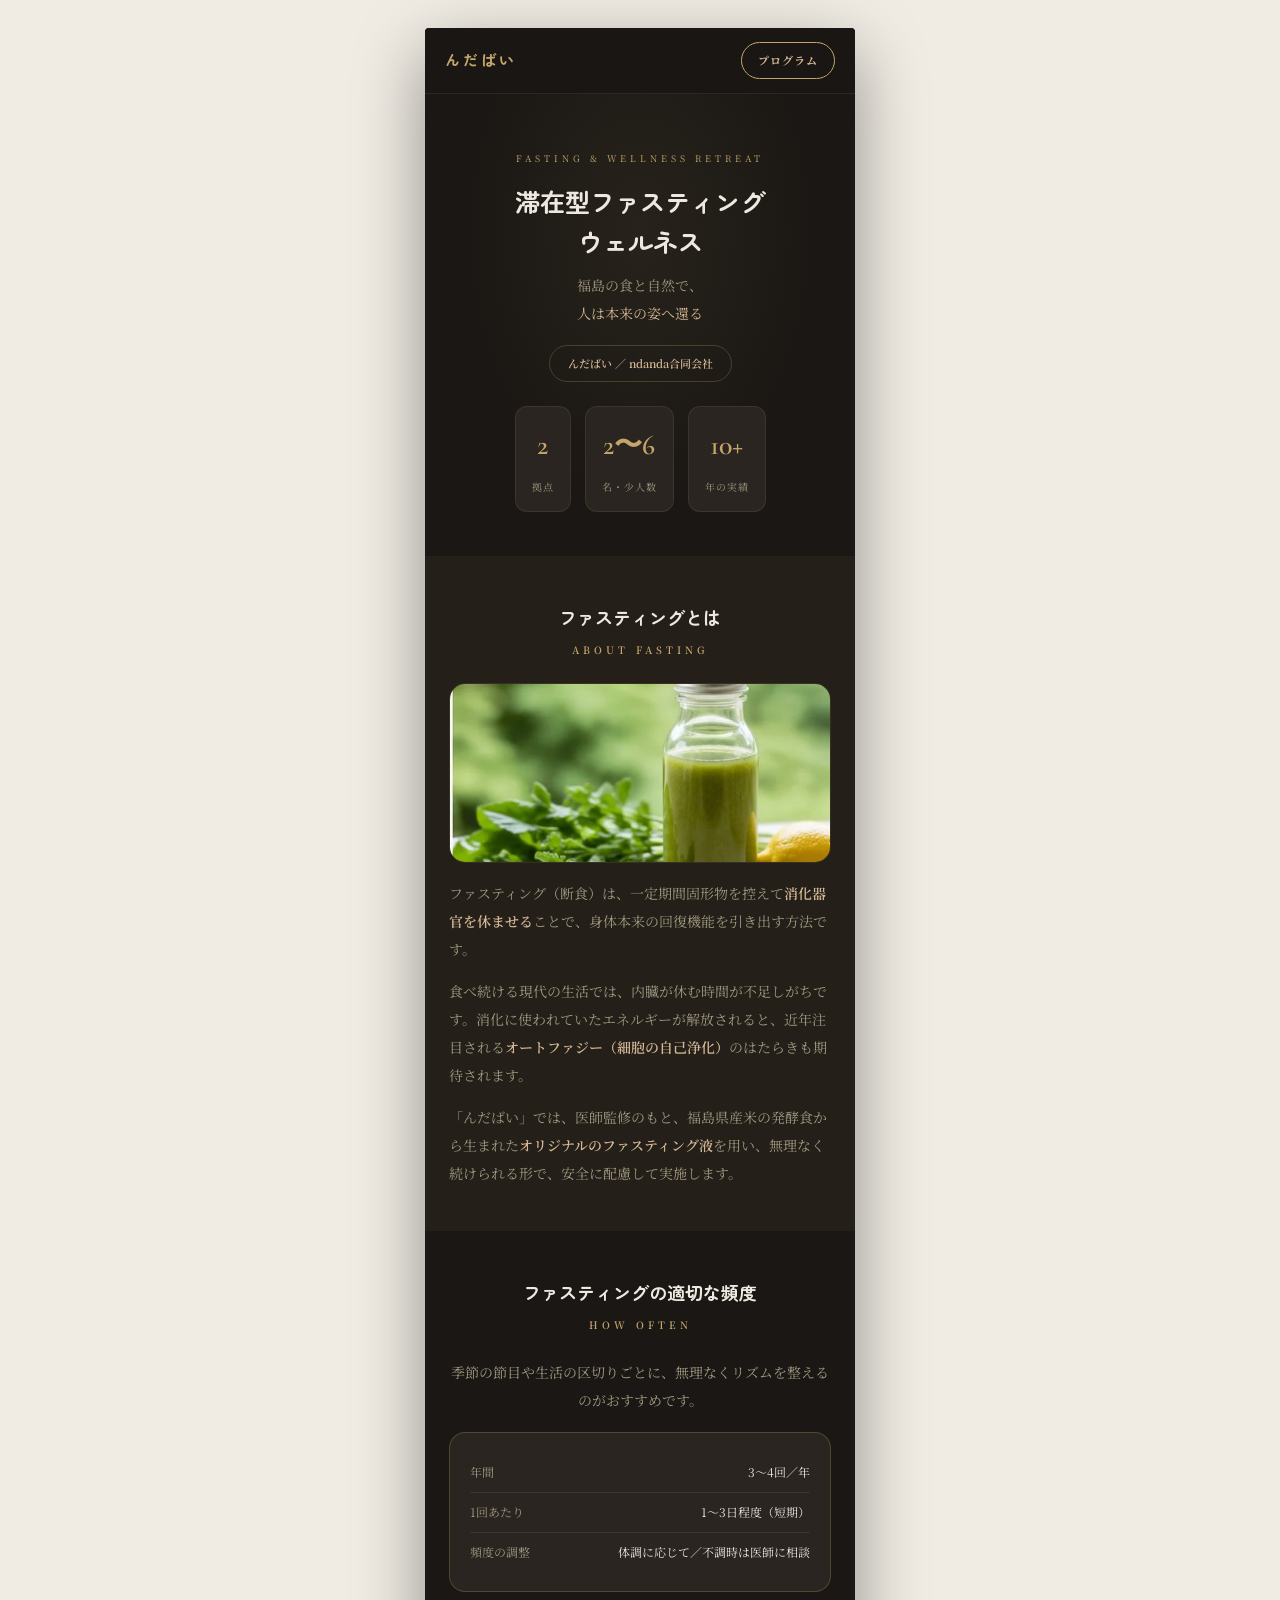
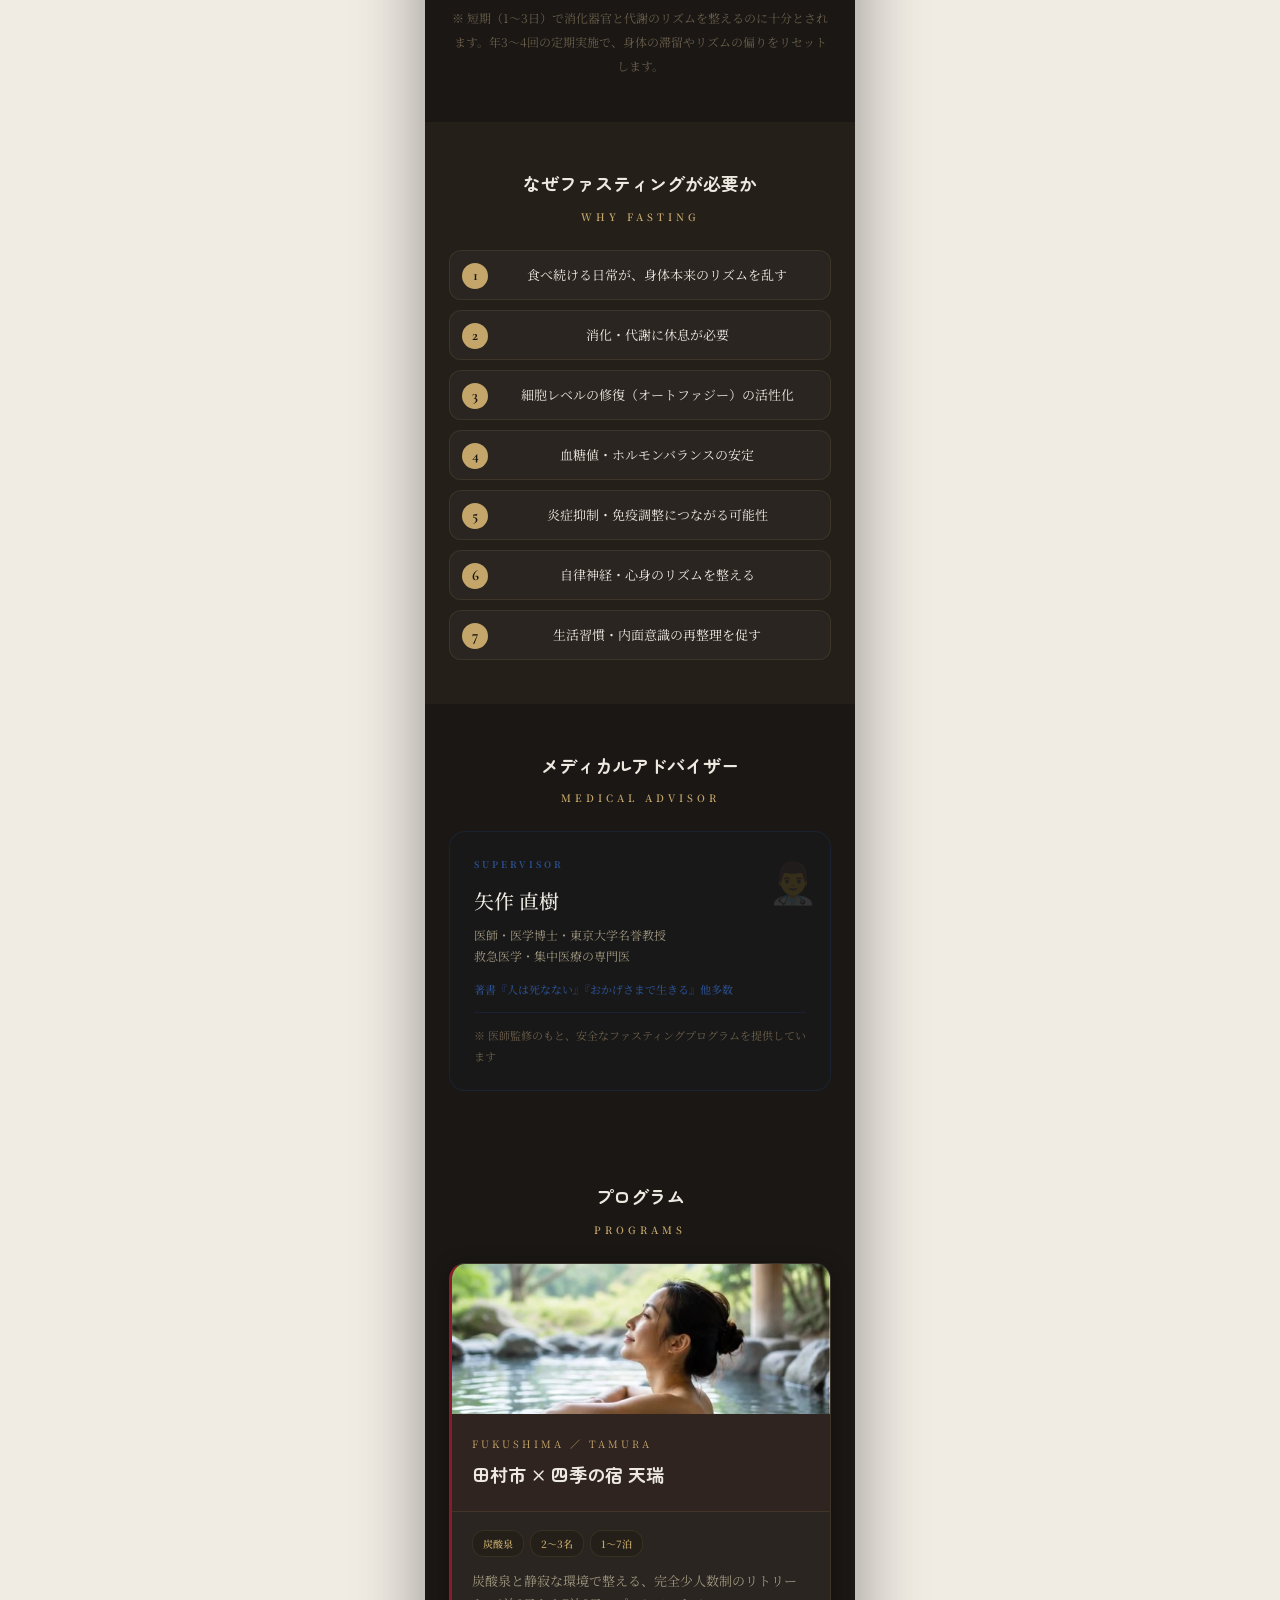
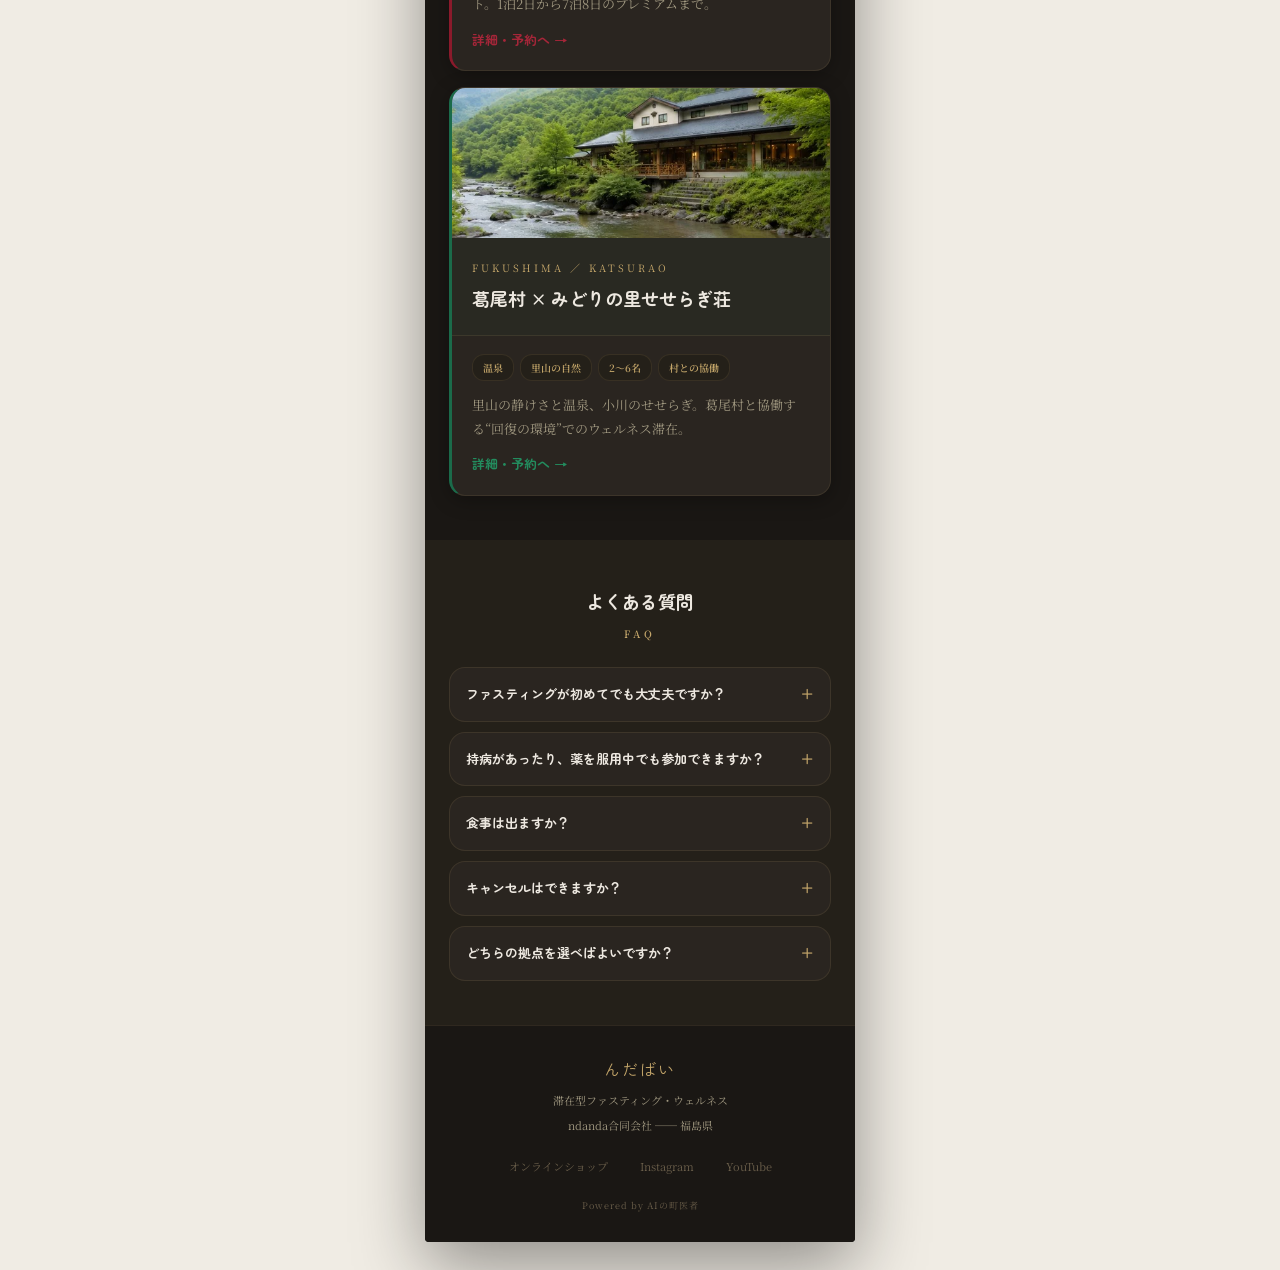
==== commit 265e418f: "feat: ファスティング解説追加＋葛尾村スケジュール詳細化 - トップに「適切な頻度（年3〜4回/1回1〜3日）」と「なぜ必要か（7つの理由）」を追加（番号付きリスト用CSS .reasons） -" ====
--- a/index.html
+++ b/index.html
@@ -19,7 +19,7 @@
 <link rel="preconnect" href="https://fonts.googleapis.com">
 <link rel="preconnect" href="https://fonts.gstatic.com" crossorigin>
 <link href="https://fonts.googleapis.com/css2?family=Zen+Maru+Gothic:wght@400;500;700&family=Noto+Serif+JP:wght@300;400;500;600&family=Cormorant+Garamond:wght@400;500;600&display=swap" rel="stylesheet">
-<link rel="stylesheet" href="shared/style.css">
+<link rel="stylesheet" href="shared/style.css?v=3">
 
 <script type="application/ld+json">
 {
@@ -65,6 +65,34 @@
     <p>食べ続ける現代の生活では、内臓が休む時間が不足しがちです。消化に使われていたエネルギーが解放されると、近年注目される<strong>オートファジー（細胞の自己浄化）</strong>のはたらきも期待されます。</p>
     <p>「んだばい」では、医師監修のもと、福島県産米の発酵食から生まれた<strong>オリジナルのファスティング液</strong>を用い、無理なく続けられる形で、安全に配慮して実施します。</p>
   </div>
+</section>
+
+<!-- 適切な頻度 -->
+<section class="section">
+  <h2 class="section-title">ファスティングの適切な頻度</h2>
+  <div class="section-sub">HOW OFTEN</div>
+  <p class="lead" style="text-align:center; margin-bottom:18px;">季節の節目や生活の区切りごとに、無理なくリズムを整えるのがおすすめです。</p>
+  <div class="access-card">
+    <div class="access-row"><span>年間</span><span>3〜4回／年</span></div>
+    <div class="access-row"><span>1回あたり</span><span>1〜3日程度（短期）</span></div>
+    <div class="access-row"><span>頻度の調整</span><span>体調に応じて／不調時は医師に相談</span></div>
+  </div>
+  <p class="lead" style="text-align:center; margin-top:14px; font-size:12px;"><span class="muted" style="color:var(--text-muted);">※ 短期（1〜3日）で消化器官と代謝のリズムを整えるのに十分とされます。年3〜4回の定期実施で、身体の滞留やリズムの偏りをリセットします。</span></p>
+</section>
+
+<!-- なぜ必要か -->
+<section class="section concept">
+  <h2 class="section-title">なぜファスティングが必要か</h2>
+  <div class="section-sub">WHY FASTING</div>
+  <ol class="reasons">
+    <li>食べ続ける日常が、身体本来のリズムを乱す</li>
+    <li>消化・代謝に休息が必要</li>
+    <li>細胞レベルの修復（オートファジー）の活性化</li>
+    <li>血糖値・ホルモンバランスの安定</li>
+    <li>炎症抑制・免疫調整につながる可能性</li>
+    <li>自律神経・心身のリズムを整える</li>
+    <li>生活習慣・内面意識の再整理を促す</li>
+  </ol>
 </section>
 
 <!-- Medical Advisor -->
--- a/shared/style.css
+++ b/shared/style.css
@@ -323,6 +323,11 @@
 .section-image.facility-image { height: 200px; }
 .program-photo { width: 100%; display: block; height: 150px; object-fit: cover; }
 
+/* ===== Reasons (numbered list) ===== */
+.reasons { counter-reset: r; display: flex; flex-direction: column; gap: 10px; margin-top: 8px; padding: 0; }
+.reasons li { counter-increment: r; list-style: none; position: relative; padding: 13px 16px 13px 50px; background: var(--bg-card); border: 1px solid var(--border-subtle); border-radius: 12px; font-size: 13px; color: var(--text-primary); line-height: 1.7; }
+.reasons li::before { content: counter(r); position: absolute; left: 12px; top: 12px; width: 26px; height: 26px; border-radius: 50%; background: var(--gold); color: var(--bg-primary); font-family: 'Cormorant Garamond', serif; font-weight: 700; font-size: 15px; display: flex; align-items: center; justify-content: center; }
+
 /* ===== Print（白基調へ反転） ===== */
 @media print {
   :root {
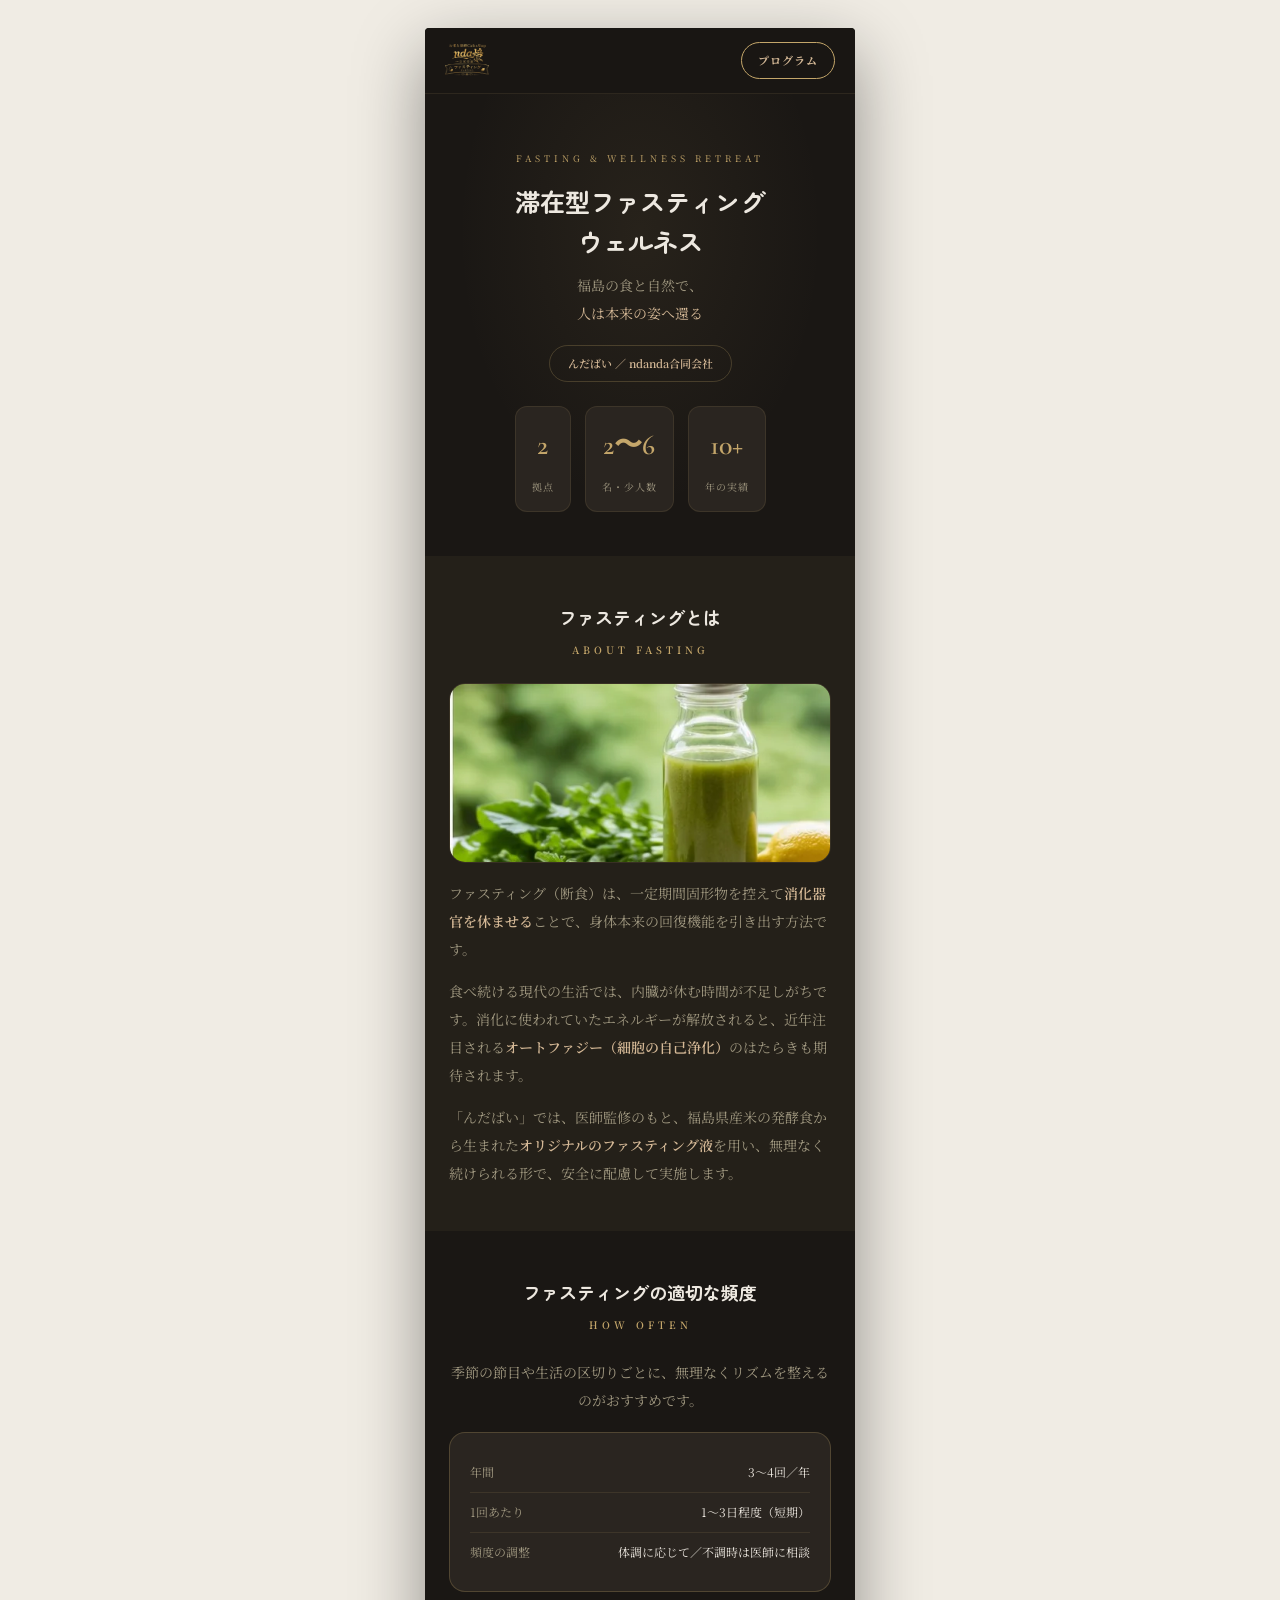
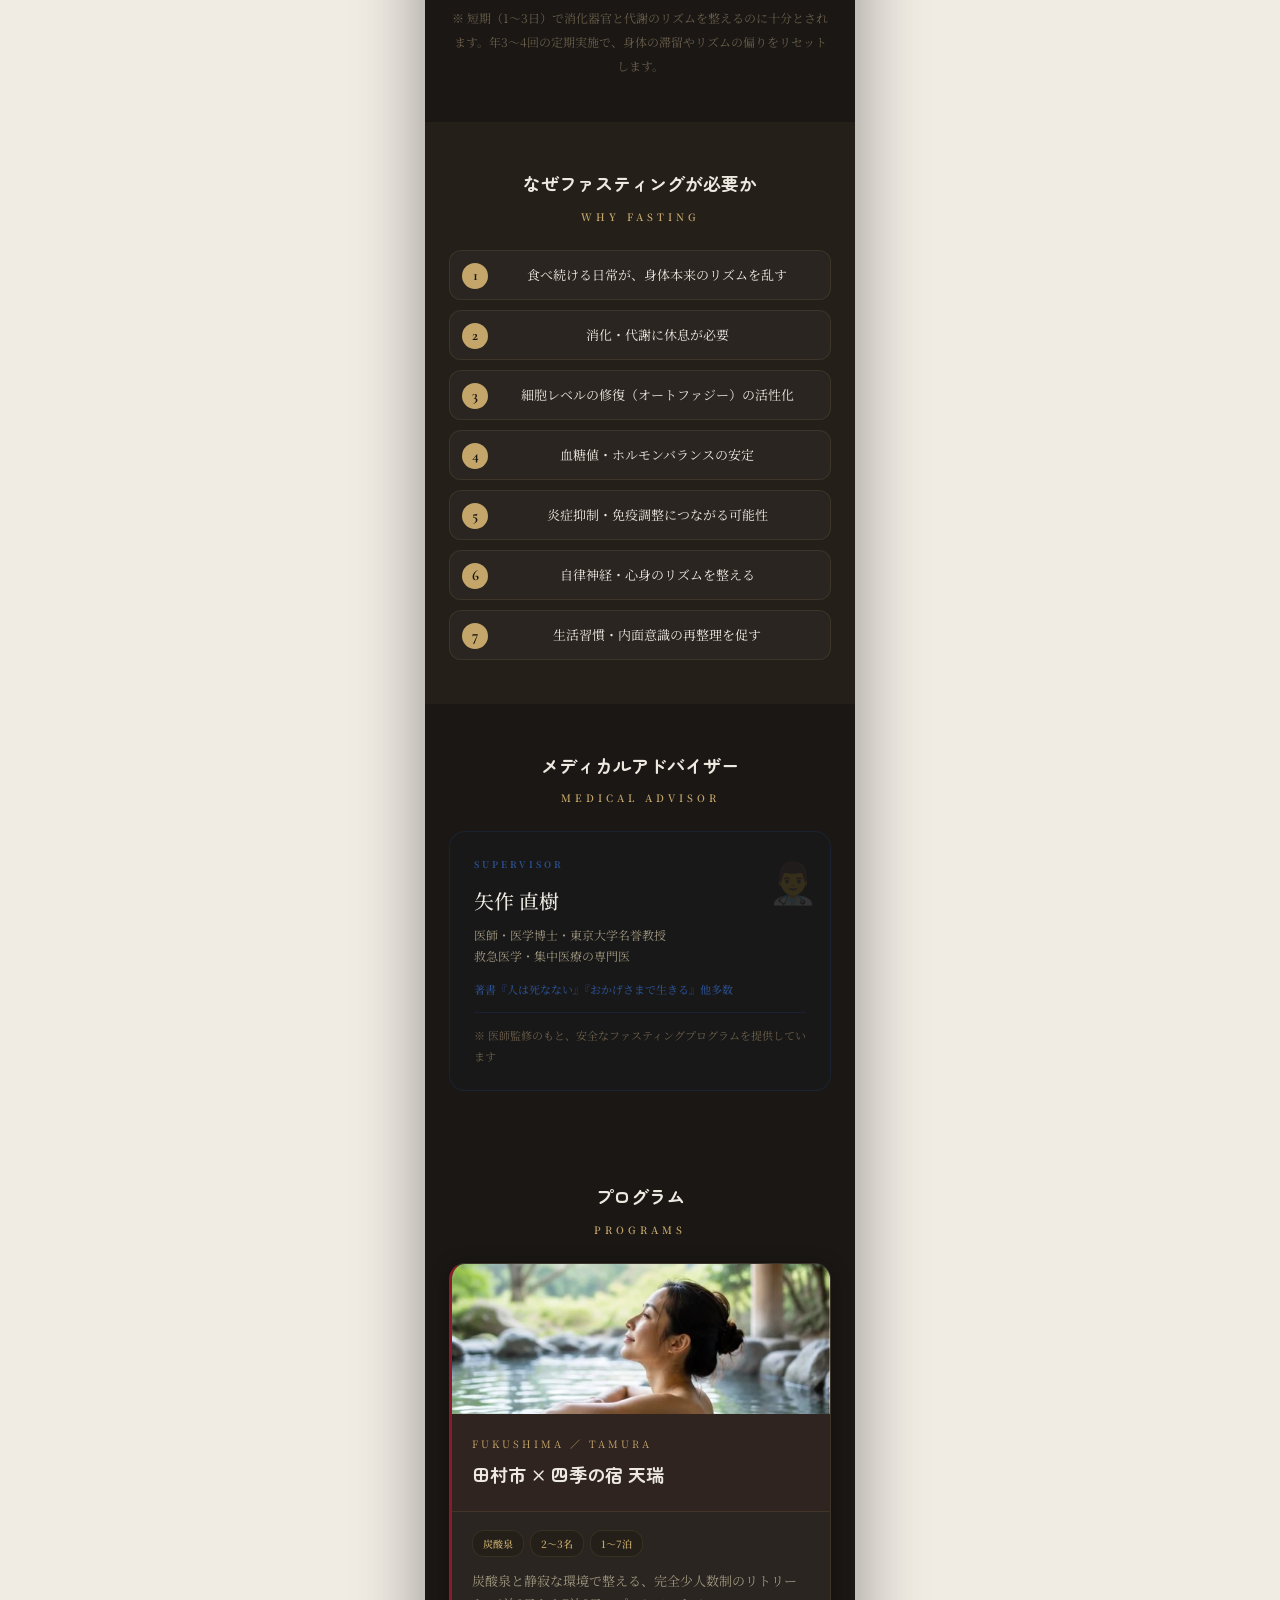
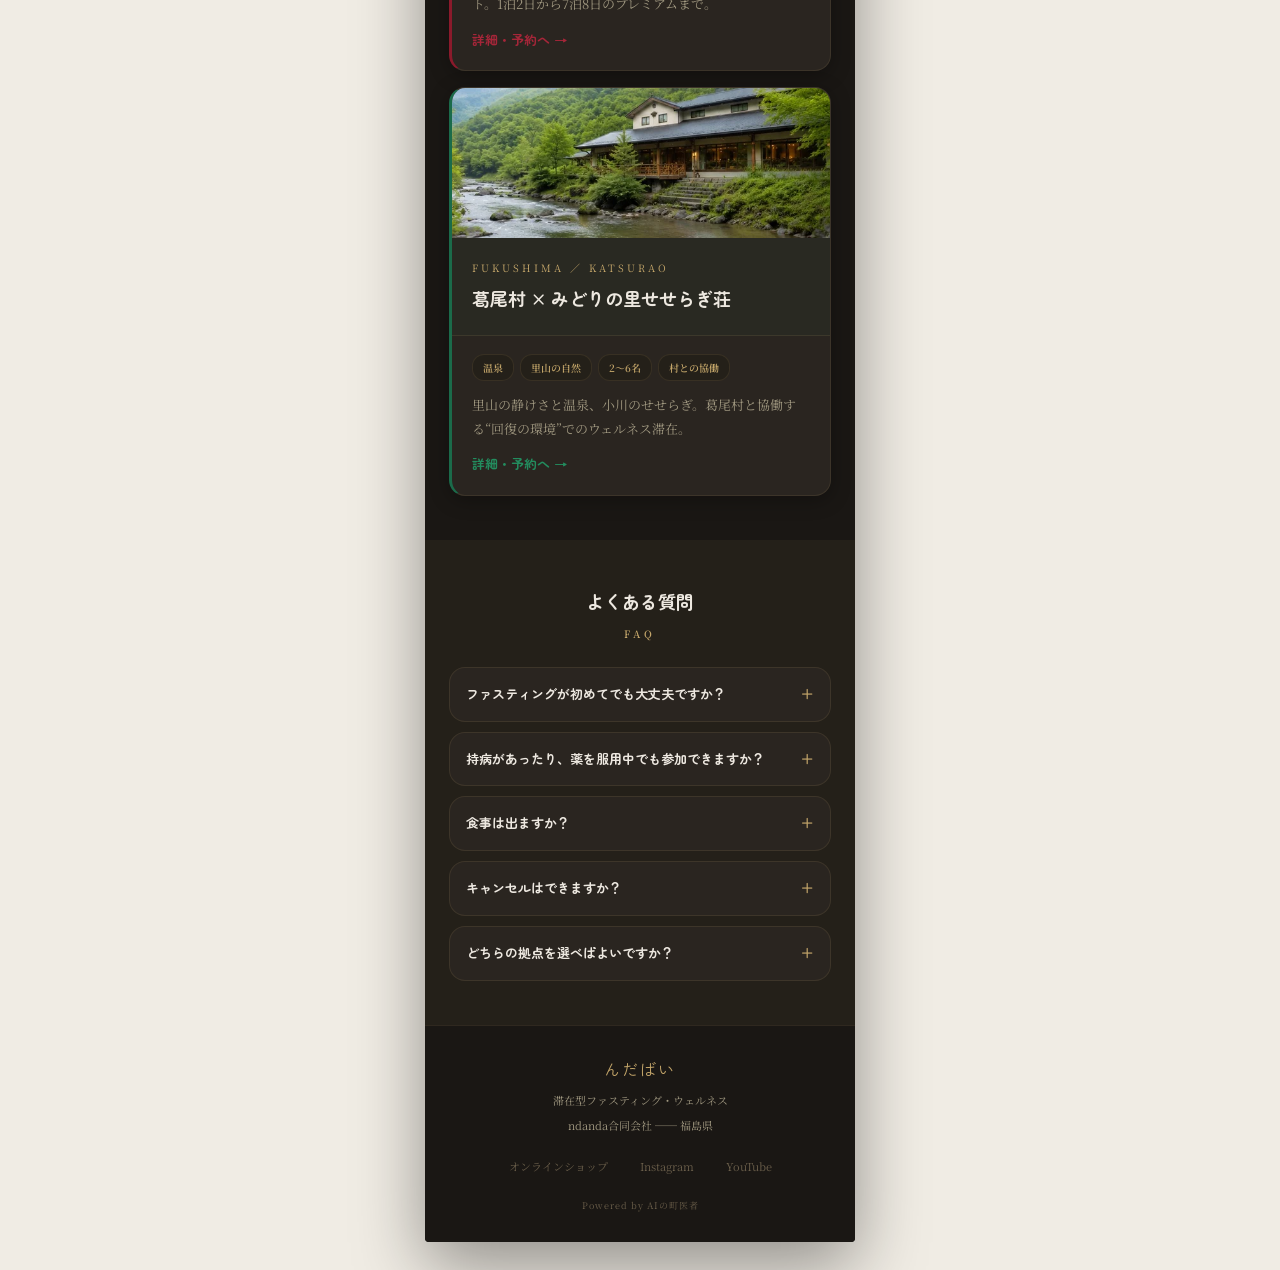
==== commit bee3601c: "feat: ヘッダーにnda焙ファスティングのロゴを追加 Co-Authored-By: Claude Opus 4.7 (1M context) <noreply@anthropic.com>" ====
--- a/index.html
+++ b/index.html
@@ -38,7 +38,7 @@
 
 <!-- Header -->
 <header class="header">
-  <div class="header-logo">んだばい</div>
+  <a href="./" class="header-logo"><img src="assets/images/logo-fasting.png" alt="nda焙 ファスティング" style="height:32px;width:auto;display:block"></a>
   <a href="#programs" class="header-cta">プログラム</a>
 </header>
 
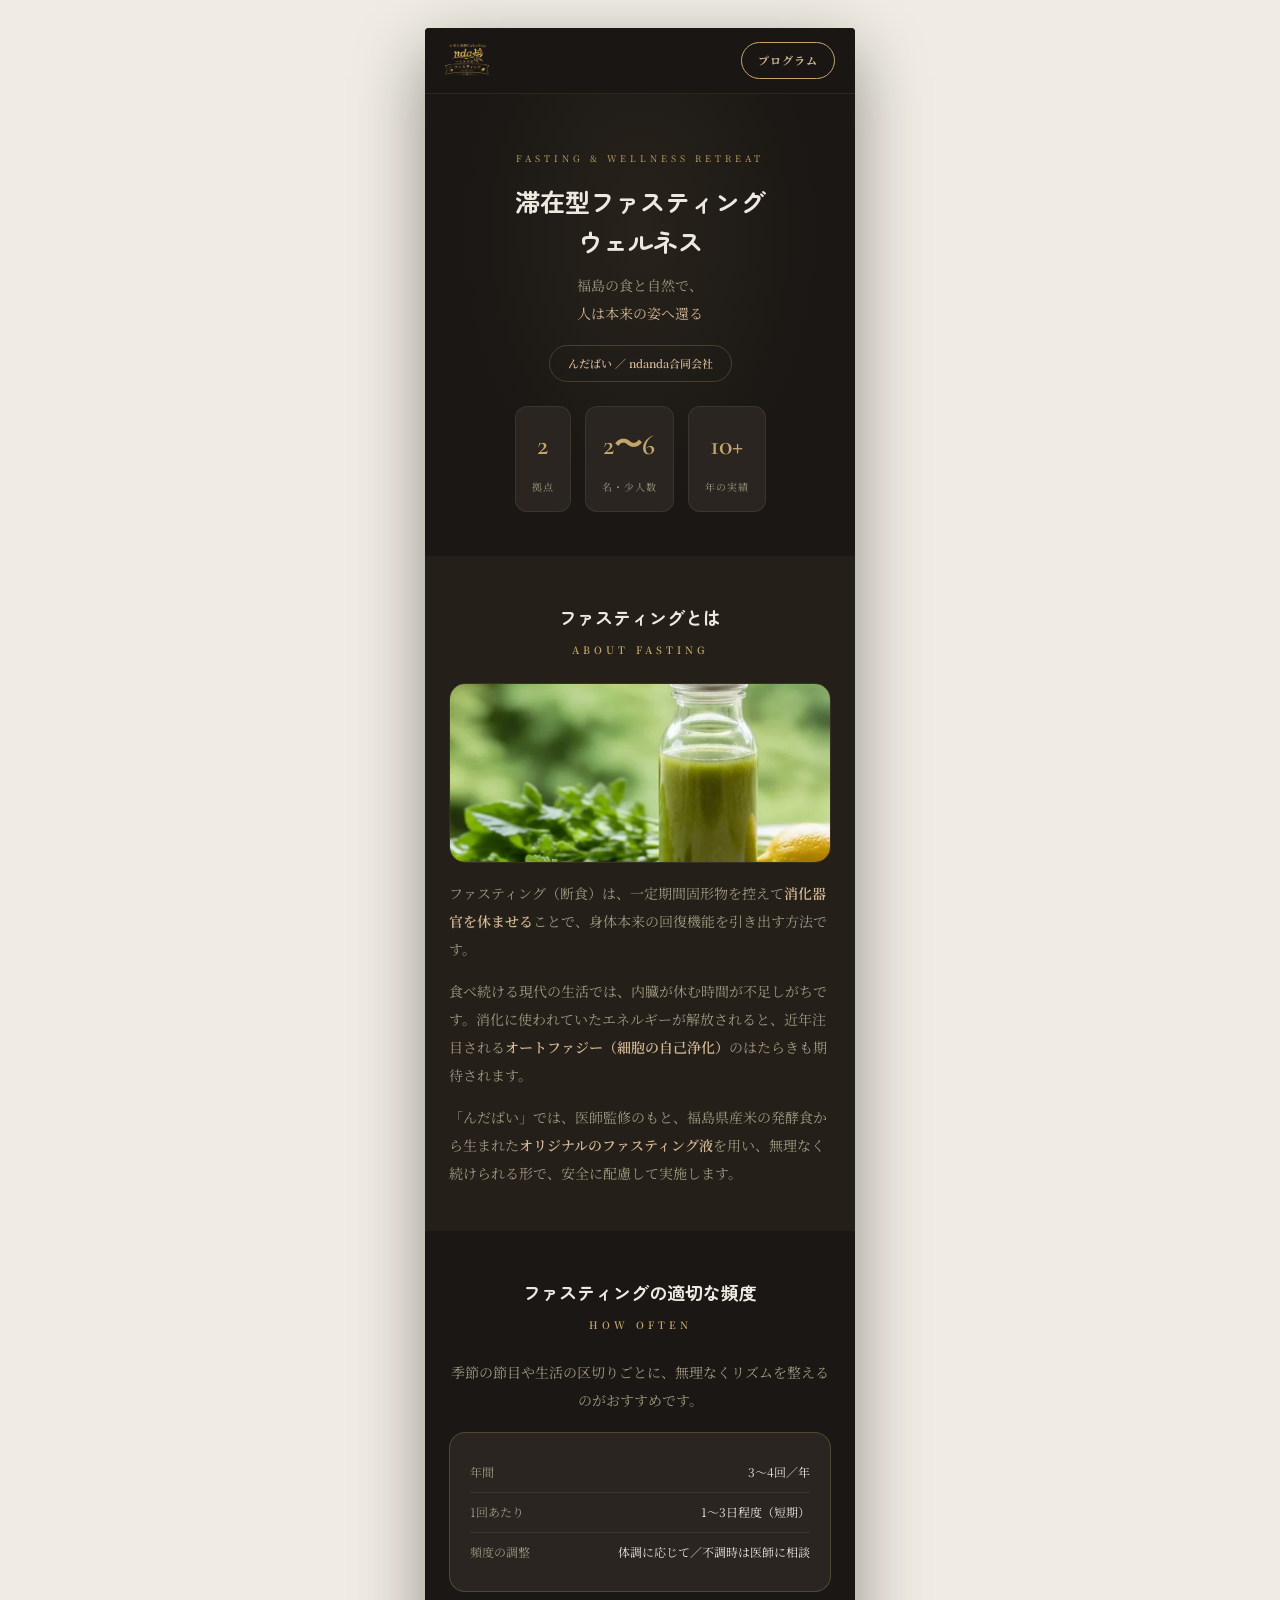
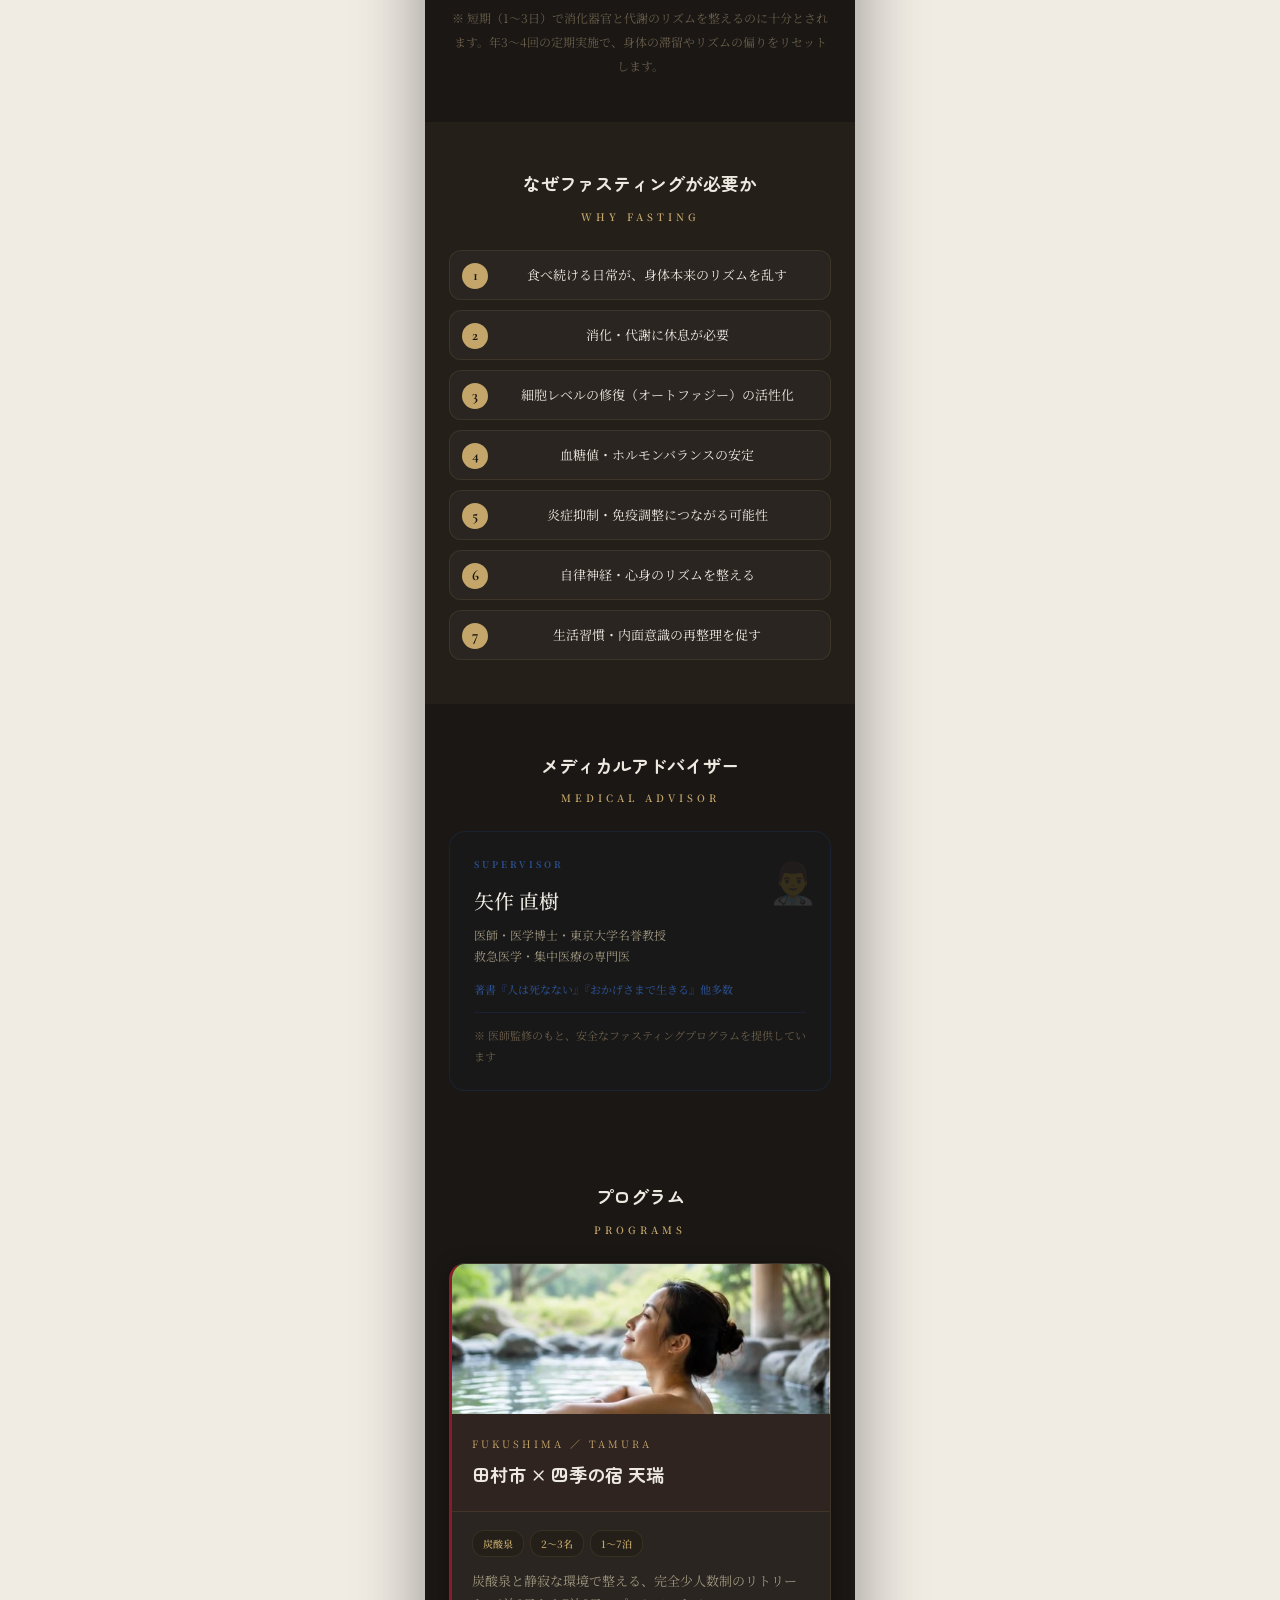
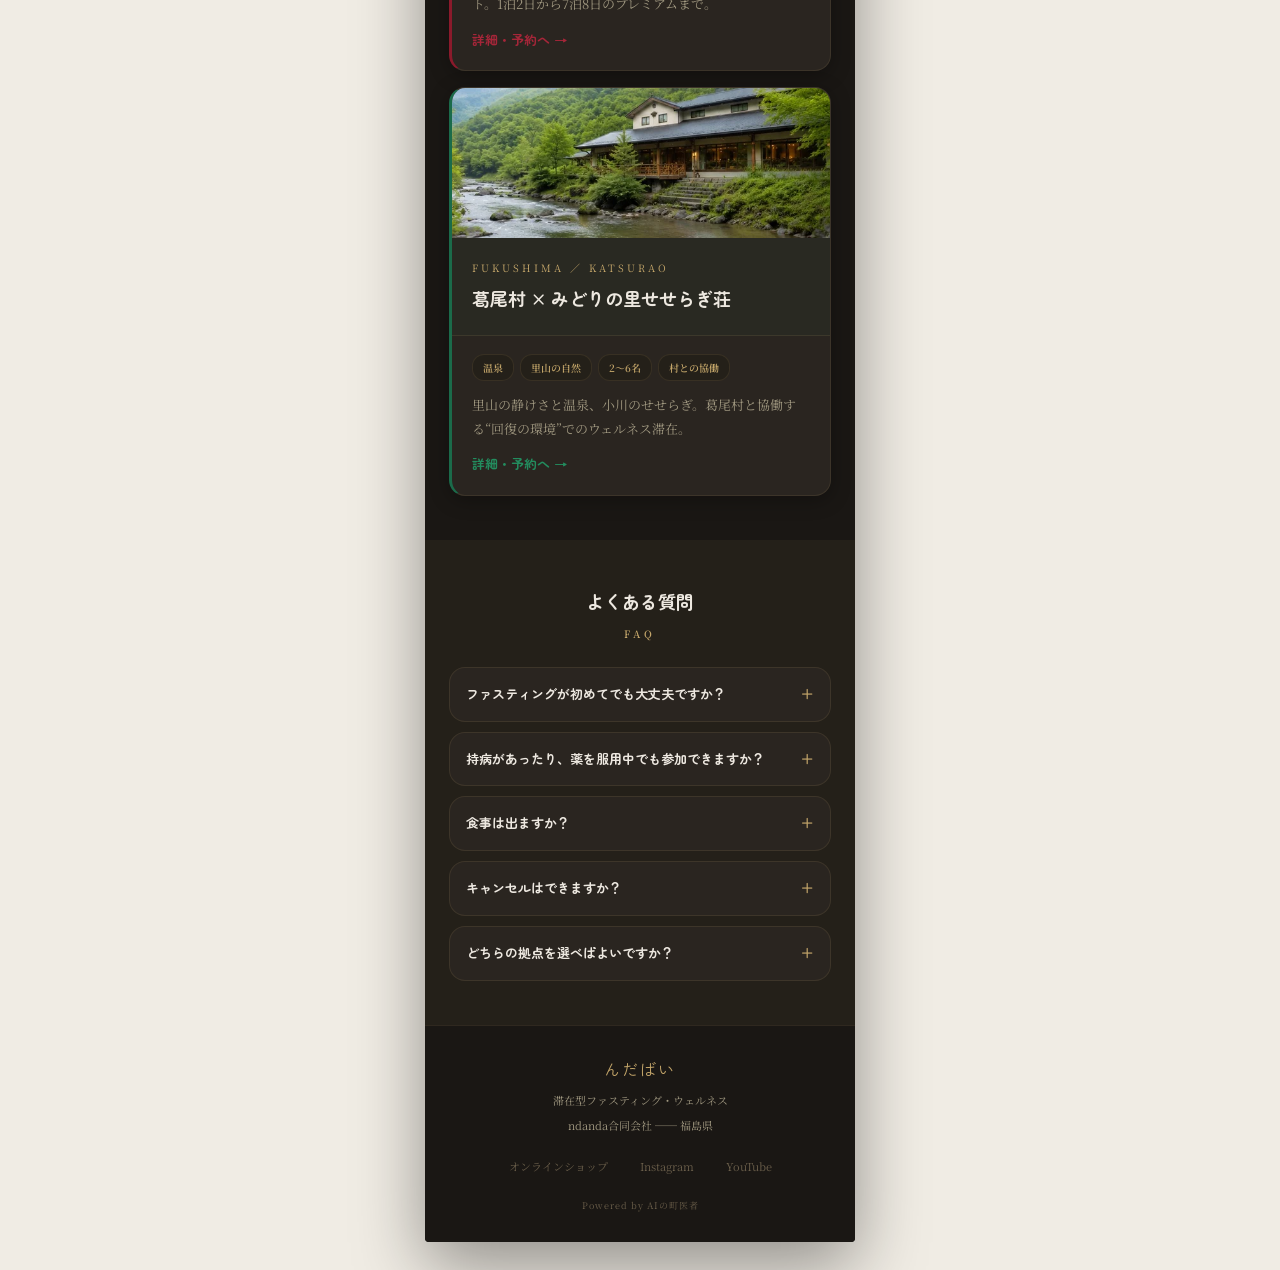
==== commit e72846da: "fix: 飲み物画像の左端の白い継ぎ目を除去（再トリミング＋?v=2） Co-Authored-By: Claude Opus 4.7 (1M context) <noreply@anthropic." ====
--- a/index.html
+++ b/index.html
@@ -59,7 +59,7 @@
 <section class="section concept">
   <h2 class="section-title">ファスティングとは</h2>
   <div class="section-sub">ABOUT FASTING</div>
-  <img src="assets/images/02_fasting_drink.webp" alt="オリジナルファスティング液 - 福島県産米の発酵食から生まれたブレンド" class="section-image feature-image" loading="lazy" width="430" height="180">
+  <img src="assets/images/02_fasting_drink.webp?v=2" alt="オリジナルファスティング液 - 福島県産米の発酵食から生まれたブレンド" class="section-image feature-image" loading="lazy" width="430" height="180">
   <div class="lead" style="text-align:left;">
     <p>ファスティング（断食）は、一定期間固形物を控えて<strong>消化器官を休ませる</strong>ことで、身体本来の回復機能を引き出す方法です。</p>
     <p>食べ続ける現代の生活では、内臓が休む時間が不足しがちです。消化に使われていたエネルギーが解放されると、近年注目される<strong>オートファジー（細胞の自己浄化）</strong>のはたらきも期待されます。</p>
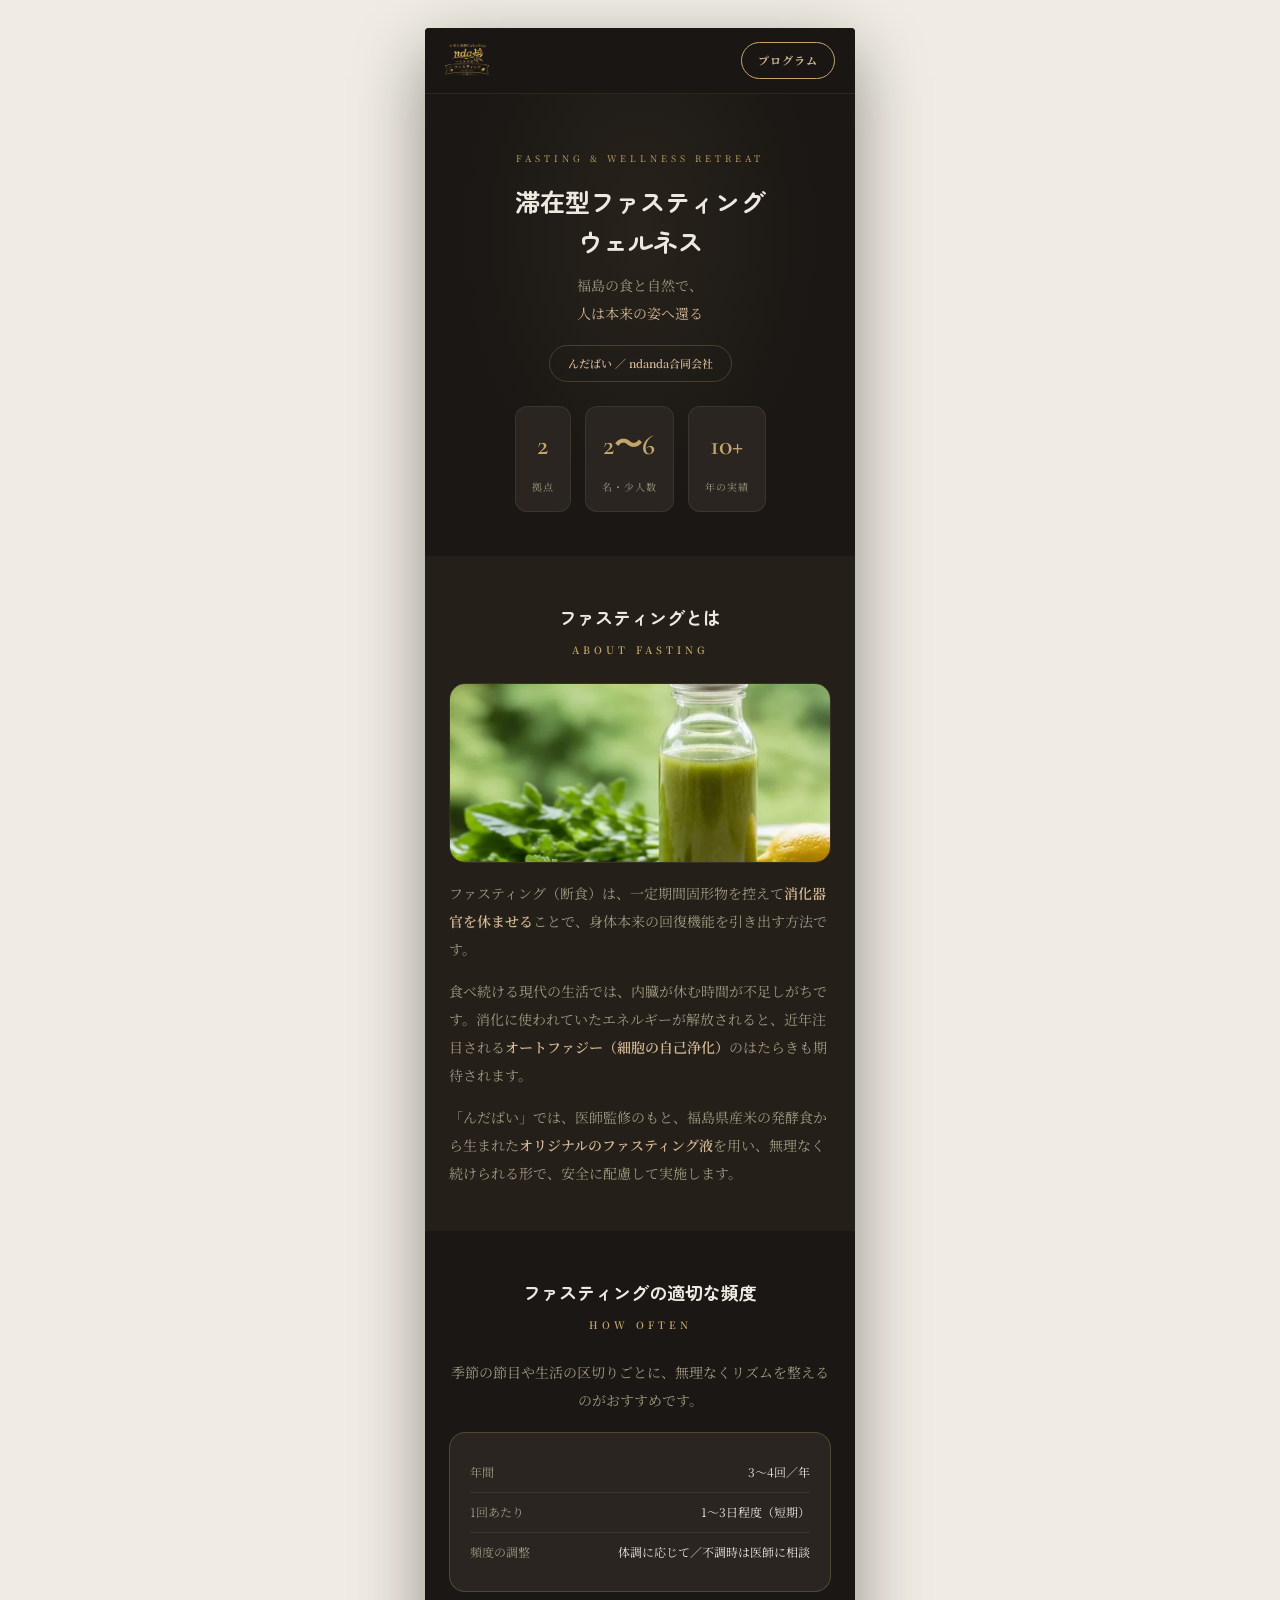
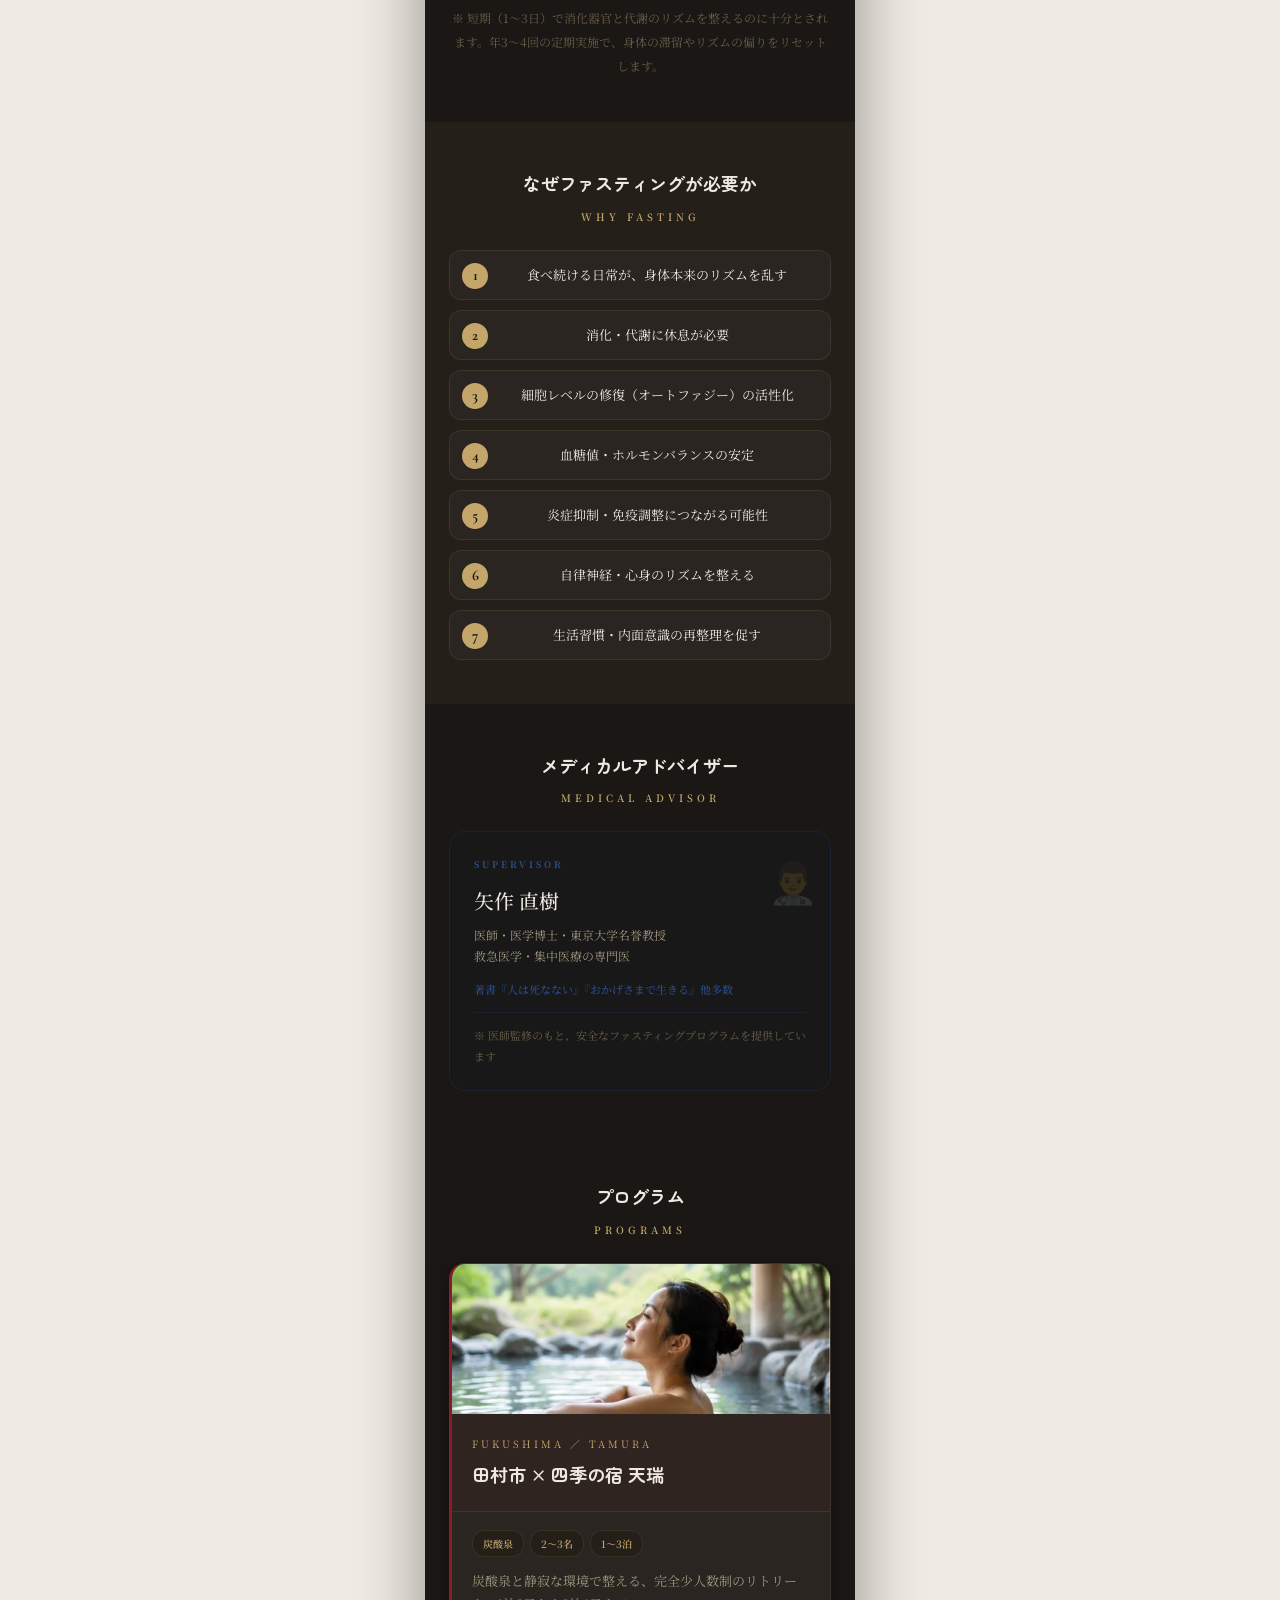
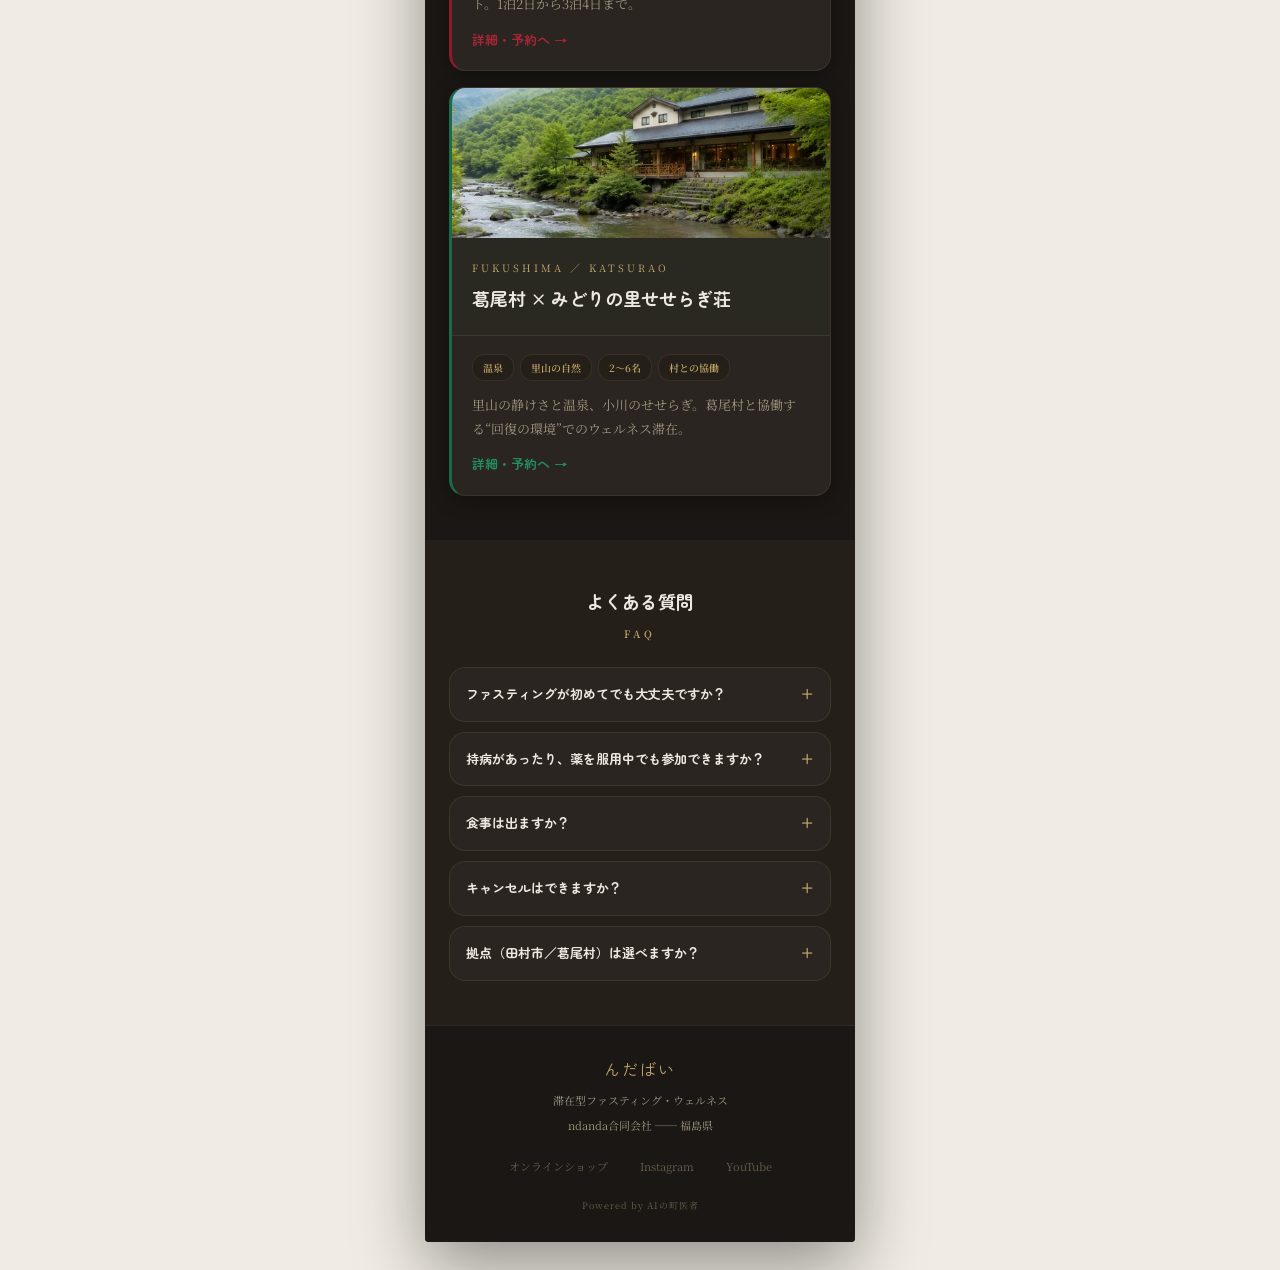
==== commit 73c910d3: "Add Stripe Checkout payment + restructure fasting booking - Stripe Checkout via GAS (secret key in S" ====
--- a/index.html
+++ b/index.html
@@ -124,9 +124,9 @@
         <div class="program-card-features">
           <span class="program-card-feature">炭酸泉</span>
           <span class="program-card-feature">2〜3名</span>
-          <span class="program-card-feature">1〜7泊</span>
+          <span class="program-card-feature">1〜3泊</span>
         </div>
-        <div class="program-card-desc">炭酸泉と静寂な環境で整える、完全少人数制のリトリート。1泊2日から7泊8日のプレミアムまで。</div>
+        <div class="program-card-desc">炭酸泉と静寂な環境で整える、完全少人数制のリトリート。1泊2日から3泊4日まで。</div>
         <span class="program-card-link">詳細・予約へ →</span>
       </div>
     </a>
@@ -173,8 +173,8 @@
       <div class="faq-a">7日前まで無料（全額返金）です。詳細は各プログラムページのキャンセルポリシーをご確認ください。</div>
     </details>
     <details class="faq-item">
-      <summary class="faq-q">どちらの拠点を選べばよいですか？</summary>
-      <div class="faq-a">炭酸泉と多彩なプラン（最長7泊）をご希望なら田村市、温泉と里山の静けさをご希望なら葛尾村がおすすめです。各プログラムページをご覧ください。</div>
+      <summary class="faq-q">拠点（田村市／葛尾村）は選べますか？</summary>
+      <div class="faq-a">ご予約時に拠点をお選びいただく必要はありません。空き状況やプログラム内容に応じて、運営側で最適な宿泊施設をご案内します（おまかせ）。</div>
     </details>
   </div>
 </section>
